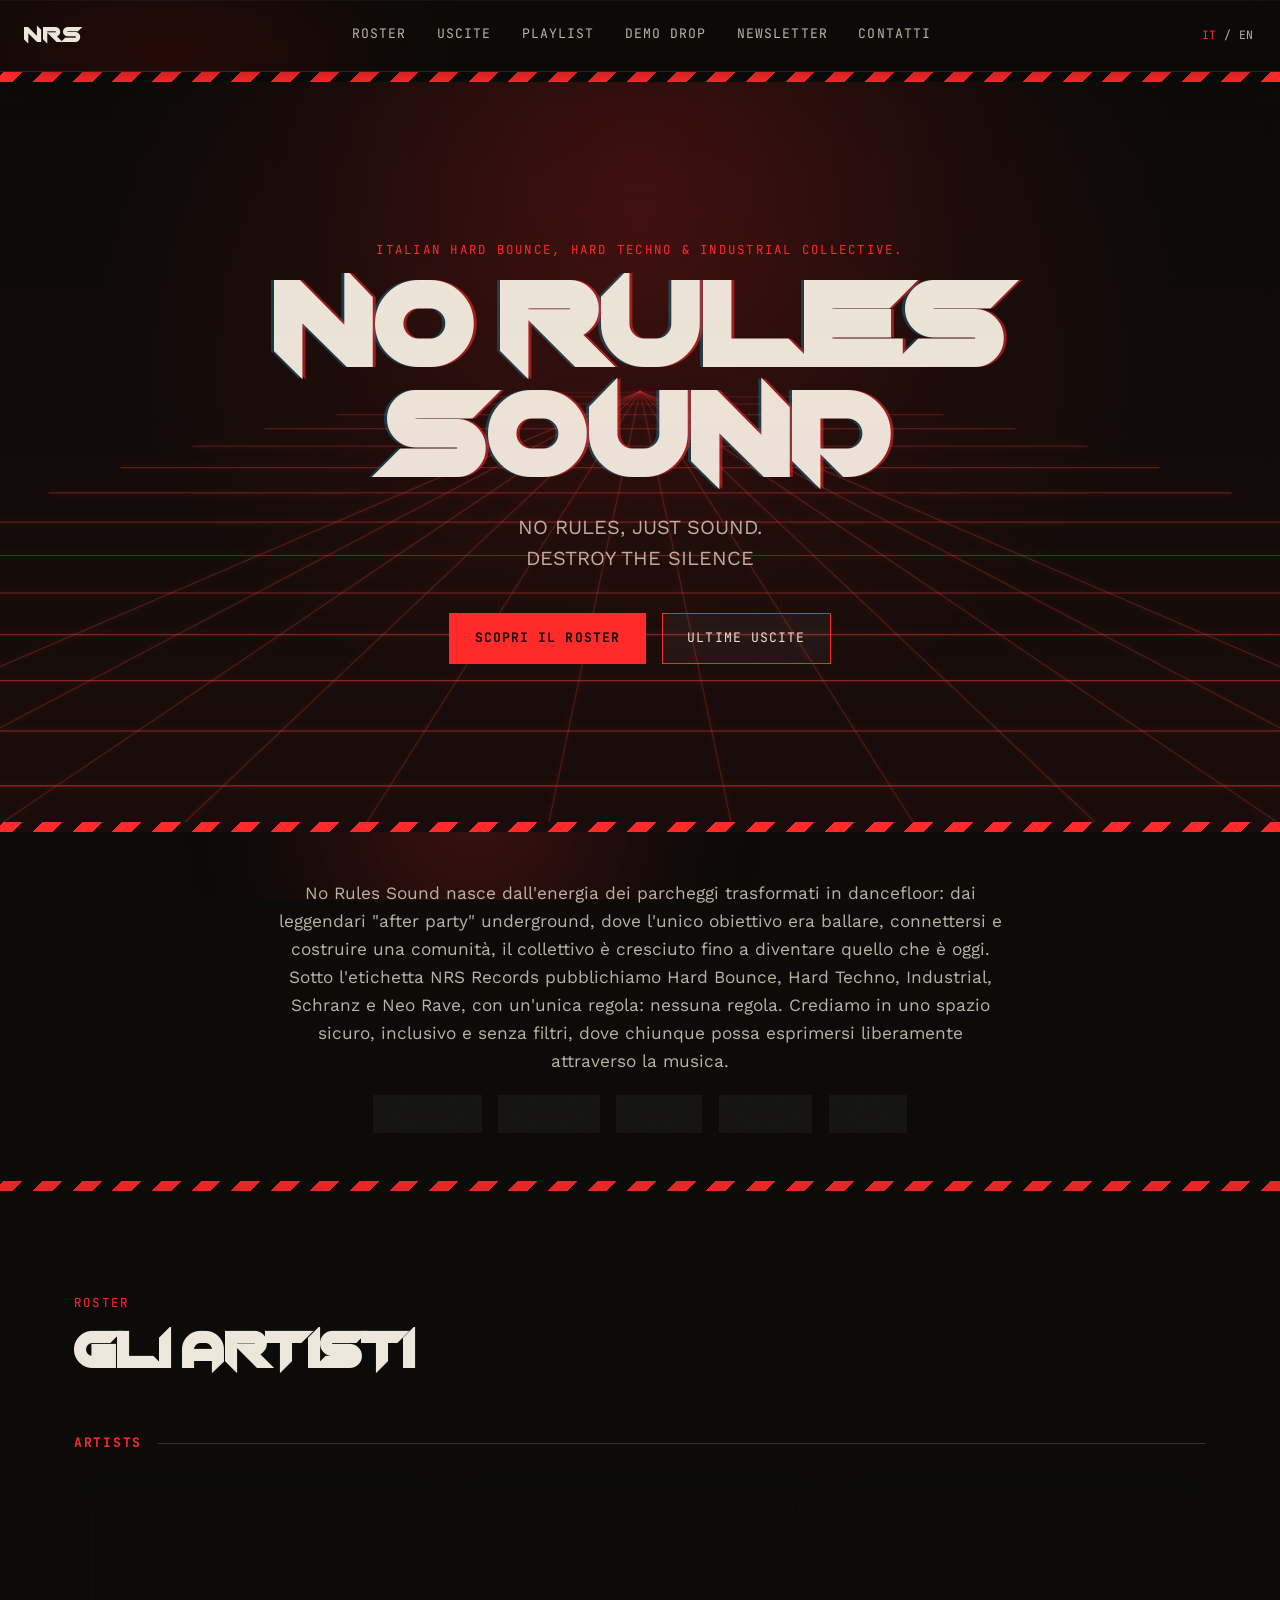
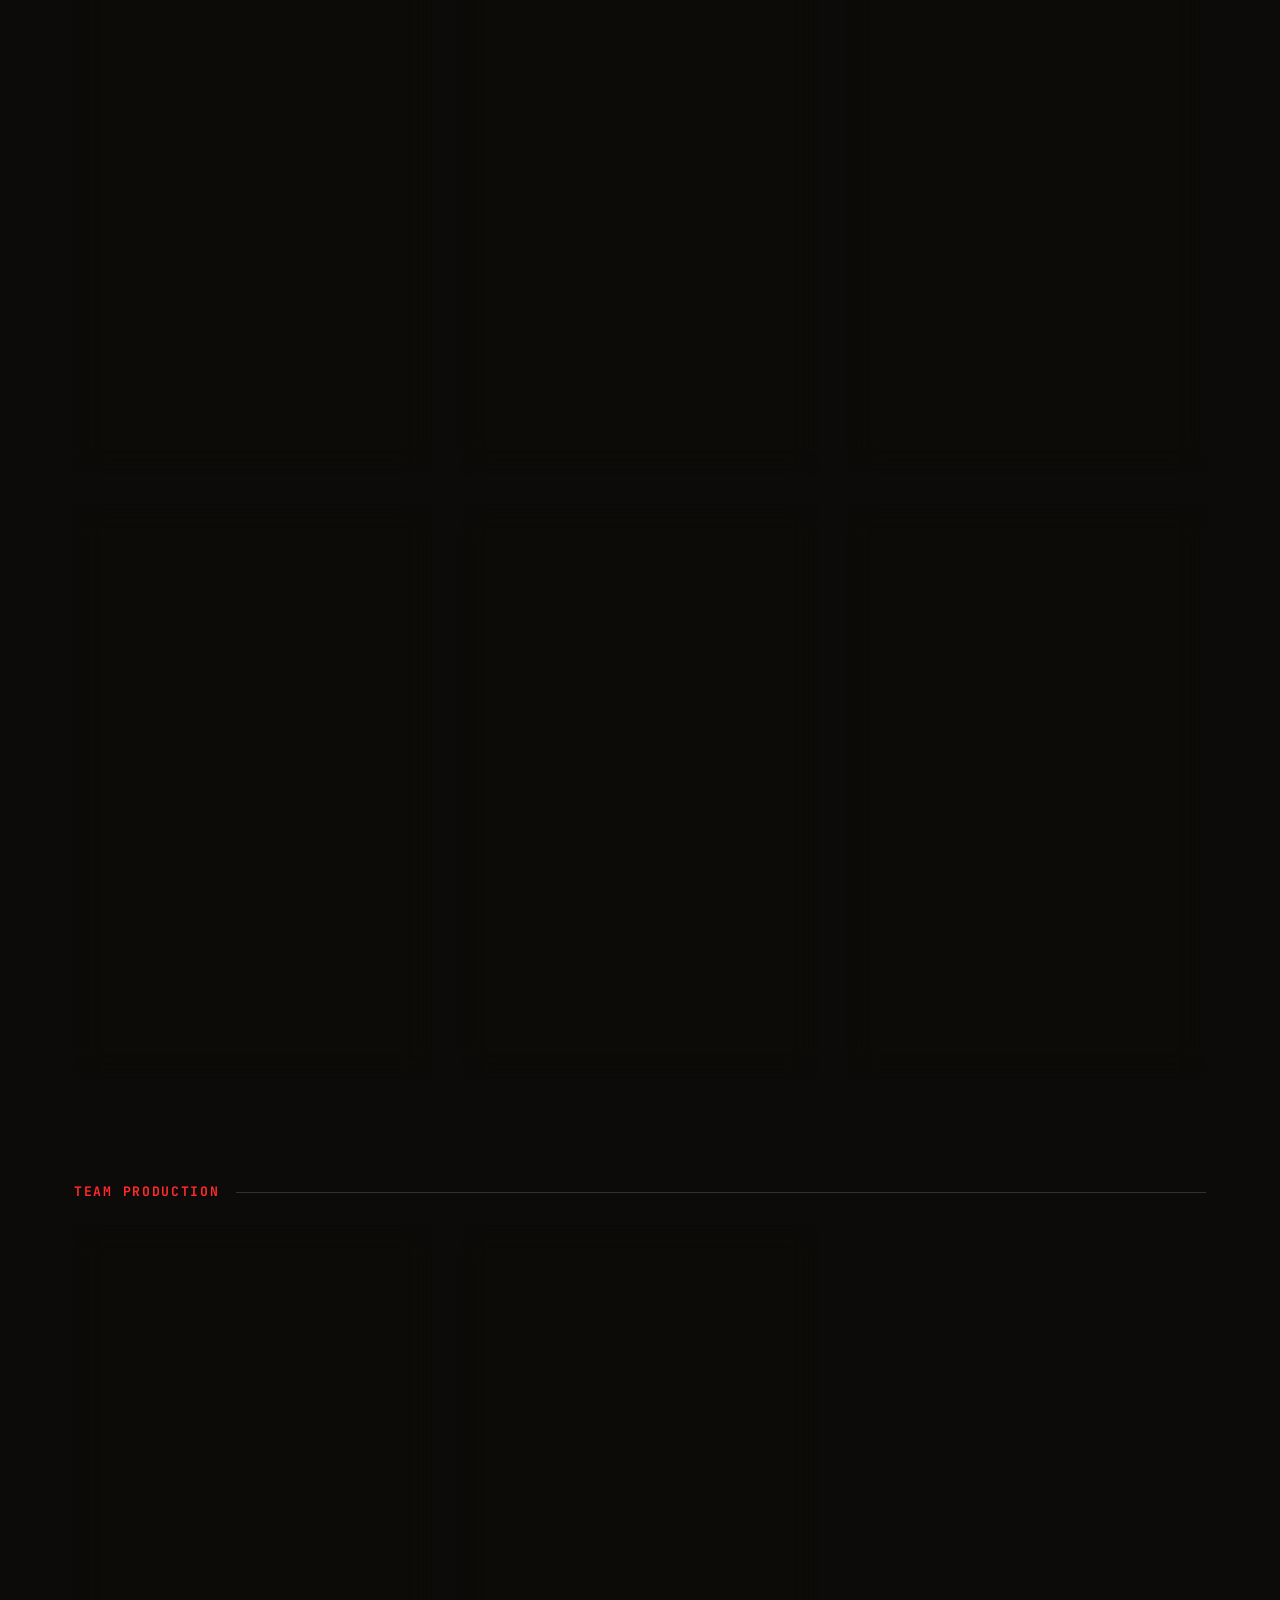
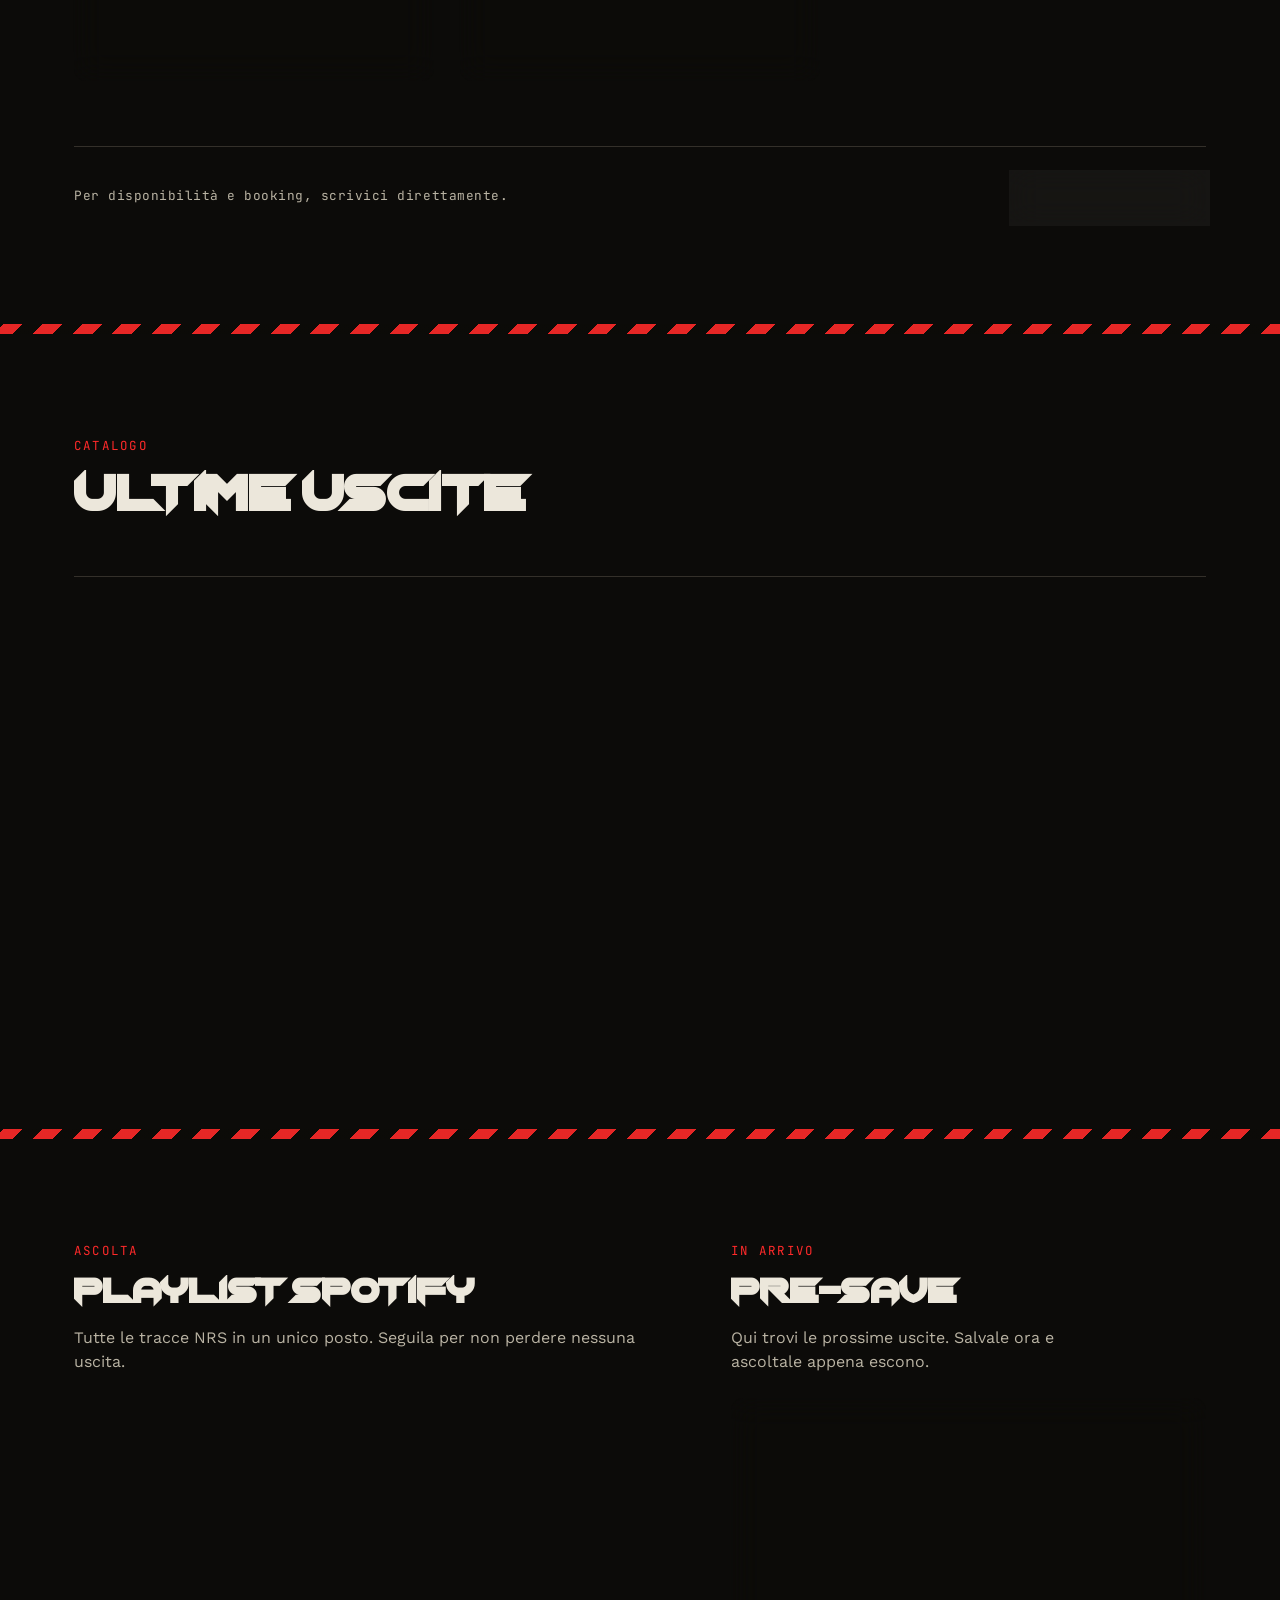
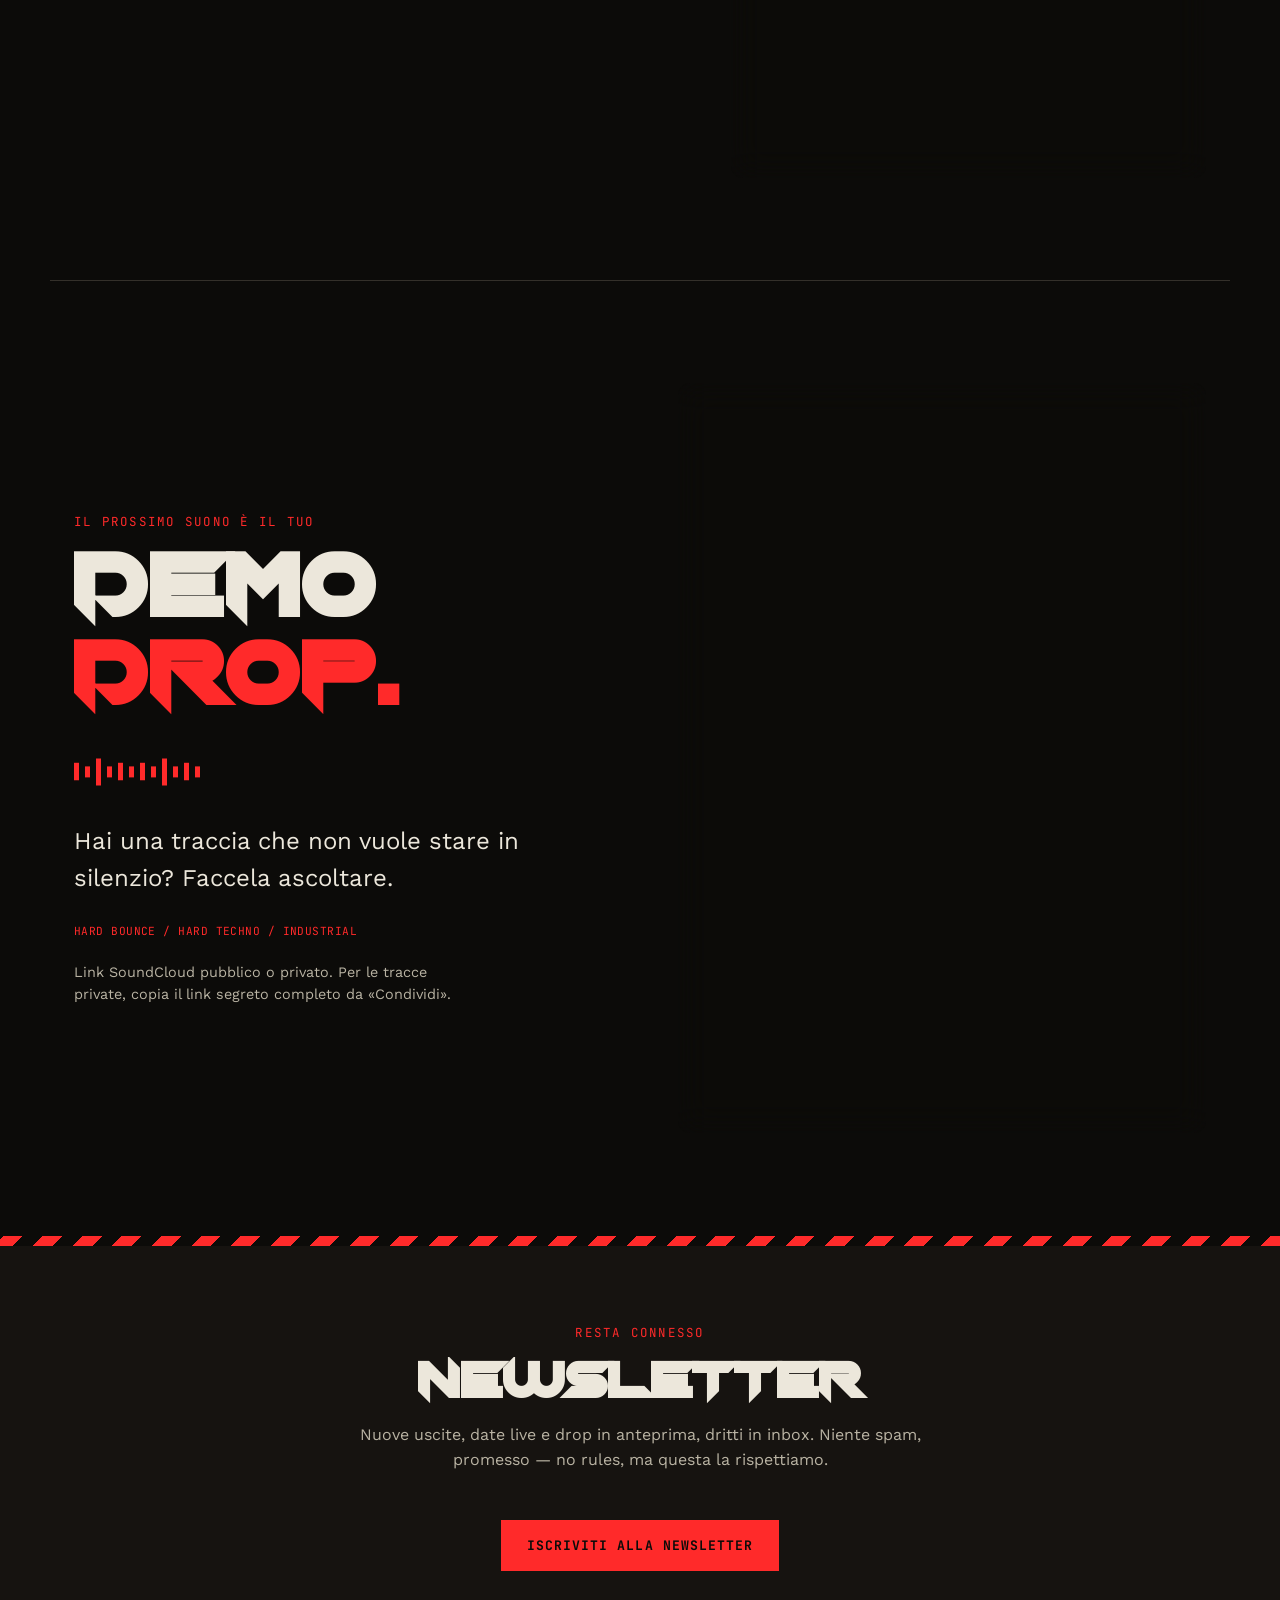
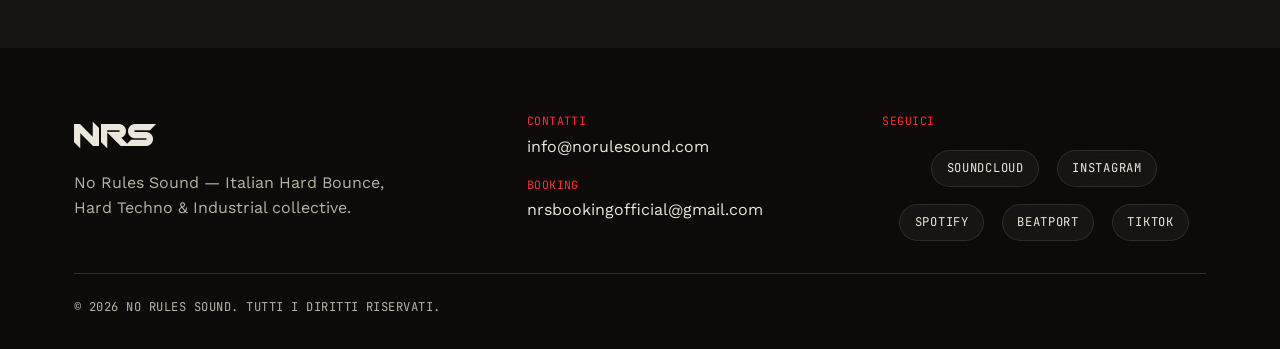
==== index.html @ 5c79308a "Add files via upload" ====
<!DOCTYPE html>
<html lang="it">
<head>
<meta charset="UTF-8">
<meta name="viewport" content="width=device-width, initial-scale=1.0">
<title>NO RULES SOUND — Hard Bounce / Hard Techno / Industrial Collective</title>
<meta name="description" content="No Rules Sound — collettivo ed etichetta Hard Bounce / Hard Techno / Industrial. Roster artisti, uscite, playlist e contatti.">

<!-- Open Graph -->
<meta property="og:title" content="NO RULES SOUND">
<meta property="og:description" content="Italian Hard Bounce, Hard Techno &amp; Industrial collective.">
<meta property="og:type" content="website">
<meta property="og:url" content="https://norulesound.com/">
<meta property="og:site_name" content="No Rules Sound">
<meta property="og:locale" content="it_IT">
<meta name="twitter:card" content="summary">
<meta name="twitter:title" content="No Rules Sound — Artists, releases & demo drop">
<meta name="twitter:description" content="Hard Bounce, Hard Techno e Industrial. Scopri gli artisti NRS, ascolta le uscite e proponi la tua demo.">
<meta name="robots" content="index, follow, max-image-preview:large">
<link rel="canonical" href="https://norulesound.com/">
<script type="application/ld+json">
{"@context":"https://schema.org","@type":"Organization","@id":"https://norulesound.com/#organization","name":"No Rules Sound","alternateName":"NRS","url":"https://norulesound.com/","description":"Collettivo musicale ed etichetta Hard Bounce, Hard Techno e Industrial.","sameAs":["https://soundcloud.com/no-rules-sound-label","https://www.instagram.com/norulesound/","https://open.spotify.com/artist/4ZYpceTd0FQmD7bLuEDhSO","https://www.tiktok.com/@no.rules.sound"]}
</script>

<link rel="icon" type="image/png" sizes="32x32" href="/favicon-32.png">
<link rel="icon" type="image/svg+xml" sizes="any" href="/favicon.svg">
<link rel="apple-touch-icon" sizes="180x180" href="/apple-touch-icon.png">
<link rel="preconnect" href="https://fonts.googleapis.com">
<link rel="preconnect" href="https://fonts.gstatic.com" crossorigin>
<link href="https://fonts.googleapis.com/css2?family=JetBrains+Mono:wght@400;500;700&amp;family=Work+Sans:wght@400;500;600;700&amp;display=swap" rel="stylesheet">
<link rel="stylesheet" href="css/style.css">
</head>
<body>
<div class="bg-blobs" aria-hidden="true"><i></i><i></i><i></i></div>

<!-- ============ NAV ============ -->
<header class="nav" id="nav">
  <a href="#top" class="nav__logo" data-text="NRS">NRS</a>
  <button class="nav__toggle" id="navToggle" aria-label="Apri menu" data-i18n-aria="menuOpen" aria-expanded="false">
    <span></span><span></span><span></span>
  </button>
  <nav class="nav__links" id="navLinks">
    <a href="#roster">Roster</a>
    <a href="#uscite" data-i18n="navReleases">Uscite</a>
    <a href="#playlist">Playlist</a>
    <a href="#demo-drop">Demo Drop</a>
    <a href="#newsletter">Newsletter</a>
    <a href="#contatti" data-i18n="navContacts">Contatti</a>
  </nav>
  <div class="lang-switch" aria-label="Lingua" data-i18n-aria="languageLabel">
    <button type="button" data-lang="it" aria-pressed="true">IT</button>
    <span aria-hidden="true">/</span>
    <button type="button" data-lang="en" aria-pressed="false">EN</button>
  </div>
</header>

<!-- ============ HERO ============ -->
<section class="hero" id="top">
  <div class="hero__stripe hero__stripe--top" aria-hidden="true"></div>
  <canvas id="heroCanvas" class="hero__canvas" aria-hidden="true"></canvas>
  <div class="hero__inner">
    <p class="eyebrow mono" id="heroEyebrow">Italian Hard Bounce / Hard Techno / Industrial Collective</p>
    <h1 class="hero__title" id="heroTitle" data-text="NO RULES SOUND">NO RULES SOUND</h1>
    <p class="hero__sub" id="heroSub">NO RULES, JUST SOUND.
DESTROY THE SILENCE</p>
    <div class="hero__cta">
      <a href="#roster" class="btn btn--primary" data-i18n="heroRoster">Scopri il roster</a>
      <a href="#uscite" class="btn btn--ghost" data-i18n="heroReleases">Ultime uscite</a>
    </div>
  </div>
  <div class="hero__stripe hero__stripe--bottom" aria-hidden="true"></div>
</section>

<!-- ============ ABOUT ============ -->
<section class="about">
  <p class="about__text" id="aboutText">No Rules Sound è un collettivo musicale e un’etichetta: Hard Bounce, Hard Techno e Industrial. Scopri il roster, ascolta le uscite NRS Records, richiedi un booking e proponi la tua musica con Demo Drop.</p>
  <div class="about__socials" id="socialRow"></div>
</section>

<div class="divider" aria-hidden="true"></div>

<!-- ============ ROSTER ============ -->
<section class="section" id="roster">
  <div class="section__head">
    <p class="eyebrow mono">Roster</p>
    <h2 class="section__title" data-i18n="artistsTitle">Gli artisti</h2>
  </div>
  <div class="roster-group">
    <h3 class="roster-group__title mono" data-i18n="bookingArtists">Artists</h3>
    <div class="roster-grid" id="artistsGrid"><!-- generato via JS --></div>
  </div>
  <div class="roster-group">
    <h3 class="roster-group__title mono" data-i18n="productionTeam">Team Production</h3>
    <div class="roster-grid" id="productionGrid"><!-- generato via JS --></div>
  </div>
  <div class="roster__cta">
    <p class="mono" data-i18n="bookingSupport">Per disponibilità e booking, scrivici direttamente.</p>
    <a class="btn btn--ghost" id="rosterBookingCta" data-i18n="bookingAll">Richiedi booking</a>
  </div>
</section>

<div class="divider" aria-hidden="true"></div>

<!-- ============ USCITE ============ -->
<section class="section" id="uscite">
  <div class="section__head">
    <p class="eyebrow mono" data-i18n="catalogLabel">Catalogo</p>
    <h2 class="section__title" data-i18n="releasesTitle">Ultime uscite</h2>
  </div>
  <div class="releases" id="releasesList"><!-- generato via JS --></div>
</section>

<div class="divider" aria-hidden="true"></div>

<!-- ============ PLAYLIST + PRESAVE ============ -->
<section class="section split" id="playlist">
  <div class="split__col">
    <p class="eyebrow mono" data-i18n="listenLabel">Ascolta</p>
    <h2 class="section__title section__title--sm">Playlist Spotify</h2>
    <p class="split__text" data-i18n="playlistText">Tutte le tracce NRS in un unico posto. Seguila per non perdere nessuna uscita.</p>
    <div id="spotifyEmbedWrap"><!-- generato via JS --></div>
  </div>
  <div class="split__col">
    <p class="eyebrow mono" data-i18n="comingLabel">In arrivo</p>
    <h2 class="section__title section__title--sm">Pre-save</h2>
    <p class="split__text split__text--presave" data-i18n="presaveText">Qui trovi le prossime uscite. Salvale ora e ascoltale appena escono.</p>
    <div id="presaveBox" class="presave-box"><!-- generato via JS --></div>
  </div>
</section>

<!-- ============ DEMO DROP ============ -->
<section class="section demo-drop" id="demo-drop" aria-labelledby="demoTitle">
  <div class="demo-drop__intro">
    <p class="eyebrow mono" data-i18n="demoEyebrow">Il prossimo suono è il tuo</p>
    <h2 class="section__title" id="demoTitle">DEMO<br><span>DROP.</span></h2>
    <div class="demo-signal" aria-hidden="true"><i></i><i></i><i></i><i></i><i></i><i></i><i></i><i></i><i></i><i></i><i></i><i></i></div>
    <p class="demo-drop__copy" data-i18n="demoCopy">Hai una traccia che non vuole stare in silenzio? Faccela ascoltare.</p>
    <p class="mono demo-drop__genres">HARD BOUNCE / HARD TECHNO / INDUSTRIAL</p>
    <p class="demo-drop__hint" data-i18n="demoHint">Link SoundCloud pubblico o privato. Per le tracce private, copia il link segreto completo da «Condividi».</p>
  </div>
  <form class="demo-form" id="demoForm">
    <p class="mono demo-form__heading" data-i18n="demoFormTitle">01 / La tua demo</p>
    <div class="demo-form__row">
      <label><span data-i18n="demoArtist">Nome artista</span><input name="artist" required maxlength="80" autocomplete="nickname"></label>
      <label><span>Email</span><input name="email" type="email" required maxlength="160" autocomplete="email"></label>
    </div>
    <label><span data-i18n="demoTrack">Titolo della traccia</span><input name="track" required maxlength="120"></label>
    <label><span data-i18n="demoLink">Link SoundCloud</span><input name="link" type="url" required maxlength="600" placeholder="https://soundcloud.com/…" aria-describedby="demoLinkHelp"></label>
    <p class="demo-form__note" id="demoLinkHelp" data-i18n="demoLinkHelp">Il link privato deve includere il codice segreto. Non verrà pubblicato sul sito.</p>
    <label><span data-i18n="demoMessage">Due parole sulla traccia (facoltativo)</span><textarea name="message" rows="3" maxlength="1000"></textarea></label>
    <button class="btn btn--primary" type="submit" data-i18n="demoSubmit">Prepara la mail ↗</button>
    <p class="demo-form__note" data-i18n="demoDelivery">Si aprirà la tua app email con la demo pronta da inviare. Nessun invio automatico.</p>
    <a class="demo-form__address mono" href="mailto:nrsbookingofficial@gmail.com">nrsbookingofficial@gmail.com</a>
    <p class="demo-form__status" id="demoStatus" role="status"></p>
    <noscript>Scrivi a nrsbookingofficial@gmail.com con nome artista e link SoundCloud.</noscript>
  </form>
</section>

<!-- ============ NEWSLETTER ============ -->
<div class="hero__stripe newsletter__stripe" aria-hidden="true"></div>
<section class="section newsletter" id="newsletter">
  <p class="eyebrow mono" data-i18n="stayConnected">Resta connesso</p>
  <h2 class="section__title">Newsletter</h2>
  <p class="split__text" data-i18n="newsletterText">Nuove uscite, date live e drop in anteprima, dritti in inbox. Niente spam, promesso — no rules, ma questa la rispettiamo.</p>
  <div id="newsletterFormWrap"><!-- generato via JS --></div>
</section>

<!-- ============ CONTATTI / FOOTER ============ -->
<footer class="footer" id="contatti">
  <div class="footer__top">
    <div>
      <p class="footer__logo">NRS</p>
      <p class="footer__tag" data-i18n="footerTag">No Rules Sound — Italian Hard Bounce, Hard Techno &amp; Industrial collective.</p>
    </div>
    <div class="footer__contacts">
      <p class="mono footer__label" data-i18n="navContacts">Contatti</p>
      <p id="footerEmail">—</p>
      <p class="mono footer__label">Booking</p>
      <p id="footerBooking">—</p>
    </div>
    <div class="footer__socials">
      <p class="mono footer__label" data-i18n="followLabel">Seguici</p>
      <div id="footerSocialRow" class="about__socials"></div>
    </div>
  </div>
  <div class="footer__bottom">
    <span>© <span id="year"></span> No Rules Sound. <span data-i18n="rights">Tutti i diritti riservati.</span></span>
  </div>
</footer>

<script src="js/data.js"></script>
<script src="js/main.js"></script>
</body>
</html>
---- css/style.css ----
/* ============================================================
   NO RULES SOUND — DESIGN TOKENS
   ============================================================ */
:root{
  --bg:            #0c0b09;
  --bg-raised:     #161310;
  --bg-raised-2:   #1f1b16;
  --paper:         #ECE7DB;
  --paper-dim:     #b9b3a3;
  --amber:         #FF2A2A;
  --amber-dim:     #b81f1f;
  --red:           #FF2A2A;
  --wire:          #34302a;

  --font-display:  'Chopsic', 'Arial Narrow', sans-serif;
  --font-mono:     'JetBrains Mono', ui-monospace, monospace;
  --font-body:      'Work Sans', system-ui, sans-serif;

  --container: 1180px;
  --gap: clamp(1rem, 2vw, 1.75rem);

  --glass-bg:        rgba(255,255,255,0.045);
  --glass-bg-strong: rgba(255,255,255,0.075);
  --glass-border:    rgba(255,255,255,0.10);
  --glass-blur:      16px;
}

@font-face{
  font-family: 'Chopsic';
  src: url('../assets/fonts/Chopsic.otf') format('opentype');
  font-display: swap;
  font-style: normal;
  font-weight: 400;
}

*, *::before, *::after{ box-sizing: border-box; }
html{ scroll-behavior: smooth; }
@media (prefers-reduced-motion: reduce){
  html{ scroll-behavior: auto; }
  *, *::before, *::after{ animation-duration: 0.001ms !important; animation-iteration-count: 1 !important; transition-duration: 0.001ms !important; }
}

body{
  margin:0;
  background: var(--bg);
  color: var(--paper);
  font-family: var(--font-body);
  font-size: 16px;
  line-height: 1.55;
  -webkit-font-smoothing: antialiased;
}
body::before{
  content:""; position:fixed; inset:0; z-index:-1; pointer-events:none;
  opacity:.32;
  background-image:radial-gradient(rgba(236,231,219,.12) .55px, transparent .65px);
  background-size:5px 5px;
  mask-image:linear-gradient(to bottom, #000, transparent 82%);
}
/* "Blob" di colore sfocati, fissi rispetto alla pagina: danno ai pannelli in
   vetro (glassmorphism) qualcosa di colorato da rifrangere dietro di sé. */
.bg-blobs{ position:fixed; inset:0; z-index:-2; overflow:hidden; pointer-events:none; }
.bg-blobs i{
  position:absolute; border-radius:50%; filter:blur(70px); opacity:.28;
  background:radial-gradient(circle, var(--red), transparent 70%);
}
.bg-blobs i:nth-child(1){ width:38vw; height:38vw; top:-8vw; left:-6vw; }
.bg-blobs i:nth-child(2){ width:30vw; height:30vw; top:35vh; right:-8vw; background:radial-gradient(circle, #ff8a3d, transparent 70%); opacity:.16; }
.bg-blobs i:nth-child(3){ width:34vw; height:34vw; bottom:-10vw; left:20vw; }
@media(prefers-reduced-motion:no-preference){
  .bg-blobs i{ animation: blob-float 22s ease-in-out infinite; }
  .bg-blobs i:nth-child(2){ animation-duration:28s; animation-delay:-6s; }
  .bg-blobs i:nth-child(3){ animation-duration:26s; animation-delay:-12s; }
  @keyframes blob-float{
    0%, 100%{ transform:translate(0,0) scale(1); }
    50%{ transform:translate(4vw,-3vw) scale(1.12); }
  }
}

img{ max-width:100%; display:block; }
a{ color: inherit; }
h1,h2,h3{ margin:0; font-family: var(--font-display); text-transform: uppercase; letter-spacing: 0.01em; }
p{ margin:0; }

.mono{ font-family: var(--font-mono); letter-spacing: 0.04em; }

.eyebrow{
  color: var(--amber);
  font-size: 0.78rem;
  text-transform: uppercase;
  letter-spacing: 0.18em;
  margin: 0 0 0.9rem 0;
}

/* ============================================================
   LAYOUT HELPERS
   ============================================================ */
.section{
  max-width: var(--container);
  margin: 0 auto;
  padding: clamp(4.5rem, 8vw, 7.5rem) 1.5rem;
}
.section__head{ margin-bottom: clamp(2.25rem, 4.5vw, 3.5rem); }
.section__title{
  font-size: clamp(2rem, 5vw, 3.2rem);
  line-height: 0.98;
}
.section__title--sm{ font-size: clamp(1.6rem, 3.4vw, 2.2rem); }

.divider{
  height: 10px;
  background: repeating-linear-gradient(
    -45deg,
    var(--amber) 0 14px,
    var(--bg) 14px 28px
  );
  opacity: 0.9;
}
@media(prefers-reduced-motion:no-preference){
  .divider{ animation: divider-march 14s linear infinite; }
  @keyframes divider-march{ from{ background-position: 0 0; } to{ background-position: -392px 0; } }
}

/* ============================================================
   NAV
   ============================================================ */
.nav{
  position: sticky; top:0; z-index: 50;
  display:flex; align-items:center; justify-content:space-between;
  padding: 0.9rem 1.5rem;
  background: rgba(12,11,9,0.5);
  backdrop-filter: blur(var(--glass-blur)) saturate(160%);
  -webkit-backdrop-filter: blur(var(--glass-blur)) saturate(160%);
  border-bottom: 1px solid var(--glass-border);
  box-shadow: 0 1px 0 rgba(255,255,255,.04) inset, 0 12px 30px -20px rgba(0,0,0,.6);
}
.nav__logo{
  font-family: var(--font-display);
  font-size: 1.4rem;
  letter-spacing: 0.06em;
  text-decoration:none;
  color: var(--paper);
  position: relative;
  display: inline-flex;
  align-items: center;
  white-space: nowrap;
  overflow: visible;
  flex-shrink: 0;
  width: auto;
  min-width: 76px;
  height: 42px;
}
.nav__logo-text{ position:relative; z-index:1; }
.nav__logo-canvas{
  position: absolute; inset: -6px 0;
  width: 100%; height: calc(100% + 12px);
  opacity: 0;
  transition: opacity .4s ease;
  pointer-events: none;
}
.nav__logo.has-3d-logo .nav__logo-canvas{ opacity: 1; pointer-events: auto; }
.nav__logo.has-3d-logo .nav__logo-text{
  position: absolute; width: 1px; height: 1px; padding: 0; margin: -1px;
  overflow: hidden; clip: rect(0,0,0,0); white-space: nowrap; border: 0;
}
.nav__logo::before,
.nav__logo::after{
  content: attr(data-text);
  position: absolute; inset: 0;
  pointer-events: none;
  opacity: 0;
  mix-blend-mode: screen;
}
.nav__logo::before{ color: var(--red); }
.nav__logo::after{ color: #00c8ff; }
.nav__logo.has-3d-logo::before,
.nav__logo.has-3d-logo::after{ display:none; }
@media(prefers-reduced-motion:no-preference){
  .nav__logo::before{ animation: logo-glitch-a 9s infinite; }
  .nav__logo::after{ animation: logo-glitch-b 9s infinite; }
  .nav__logo:hover::before{ animation: logo-glitch-a 0.5s infinite; }
  .nav__logo:hover::after{ animation: logo-glitch-b 0.5s infinite; }
  .nav__logo:hover{ text-shadow: 1px 0 0 rgba(255,42,42,.5), -1px 0 0 rgba(0,200,255,.35); }
}
@keyframes logo-glitch-a{
  0%, 94%, 100%{ opacity:0; transform:translate(0,0); clip-path:inset(0 0 100% 0); }
  95%{ opacity:.85; transform:translate(-2px,1px); clip-path:inset(10% 0 55% 0); }
  96%{ opacity:.85; transform:translate(2px,-1px); clip-path:inset(50% 0 15% 0); }
  97%{ opacity:0; transform:translate(0,0); clip-path:inset(0 0 100% 0); }
}
@keyframes logo-glitch-b{
  0%, 92%, 100%{ opacity:0; transform:translate(0,0); clip-path:inset(0 0 100% 0); }
  93%{ opacity:.7; transform:translate(2px,-1px); clip-path:inset(60% 0 5% 0); }
  94%{ opacity:.7; transform:translate(-2px,1px); clip-path:inset(15% 0 65% 0); }
  95%{ opacity:0; transform:translate(0,0); clip-path:inset(0 0 100% 0); }
}
.nav__links{
  display:flex; gap: clamp(1rem, 2.4vw, 2.2rem);
}
.lang-switch{
  display:flex; align-items:center; gap:0.3rem;
  margin-left: 1rem;
  font-family: var(--font-mono);
  font-size: 0.72rem;
  color: var(--paper-dim);
}
.lang-switch button{
  appearance:none; border:0; background:none; color:inherit; cursor:pointer;
  font:inherit; padding:0.3rem 0.2rem;
}
.lang-switch button[aria-pressed="true"]{ color:var(--amber); }
.lang-switch button:focus-visible{ outline:2px solid var(--amber); outline-offset:2px; }
.nav__links a{
  text-decoration:none;
  font-family: var(--font-mono);
  font-size: 0.82rem;
  text-transform: uppercase;
  letter-spacing: 0.08em;
  color: var(--paper-dim);
  padding: 0.3rem 0;
  border-bottom: 2px solid transparent;
  transition: color .15s ease, border-color .15s ease;
}
.nav__links a:hover, .nav__links a:focus-visible{
  color: var(--amber);
  border-color: var(--amber);
}
.nav__links a.is-active{ color:var(--paper); border-color:var(--amber); }
.nav__toggle{
  display:none;
  flex-direction:column; gap:5px;
  background:none; border:none; cursor:pointer; padding: 0.4rem;
}
.nav__toggle span{ width:22px; height:2px; background: var(--paper); display:block; }

@media (max-width: 720px){
  .nav{ flex-wrap:wrap; }
  .nav__toggle{ display:flex; }
  .nav__links{
    position:absolute; top:100%; left:0; right:0;
    background: var(--bg-raised);
    flex-direction:column; gap:0;
    border-bottom: 1px solid var(--wire);
    max-height:0; overflow:hidden;
    transition: max-height .25s ease;
  }
  .nav__links.is-open{ max-height: 320px; }
  .nav__links a{
    padding: 1rem 1.5rem;
    border-bottom: 1px solid var(--wire);
  }
  .lang-switch{ order:2; margin-left:auto; margin-right:0.8rem; }
  .nav__toggle{ order:3; }
  .nav__logo{ order:1; }
}

/* ============================================================
   HERO
   ============================================================ */
.hero{
  position: relative;
  min-height: min(88vh, 760px);
  display:flex; flex-direction:column; align-items:center; justify-content:center;
  text-align:center;
  padding: 4rem 1.5rem;
  overflow:hidden;
  background:
    radial-gradient(ellipse at 50% 20%, rgba(255,42,42,0.14), transparent 60%),
    var(--bg);
}
.hero::before{
  content:""; position:absolute; inset:-25%; pointer-events:none;
  background:radial-gradient(circle at 50% 25%, rgba(255,42,42,.12), transparent 30%);
  filter:blur(14px); opacity:.72;
}
.hero__stripe{
  position:absolute; left:0; right:0; height: 10px;
  background: repeating-linear-gradient(-45deg, var(--amber) 0 14px, var(--bg) 14px 28px);
}
.hero__stripe--top{ top:0; }
.hero__stripe--bottom{ bottom:0; }
.hero__canvas{
  position:absolute; inset:0; width:100%; height:100%;
  z-index:0; opacity:.85; pointer-events:none; mix-blend-mode:screen;
}
.hero__inner{
  max-width: 900px;
  position:relative; z-index:1;
  transform: perspective(1200px) rotateX(var(--tilt-y, 0deg)) rotateY(var(--tilt-x, 0deg));
  transition: transform .35s cubic-bezier(.2,.75,.25,1);
  will-change: transform;
}
.hero{ perspective: 1200px; }
.hero::after{
  content:""; position:absolute; inset:0; pointer-events:none; z-index:1;
  background: linear-gradient(180deg, transparent 0%, rgba(255,42,42,.06) 45%, transparent 100%);
  background-size: 100% 240%;
}
@media(prefers-reduced-motion:no-preference){
  .hero::after{ animation: scan-sweep 6s linear infinite; }
  @keyframes scan-sweep{ 0%{ background-position:0 -140%; } 100%{ background-position:0 240%; } }
}
@media (prefers-reduced-motion: reduce), (pointer: coarse){
  .hero__inner{ transform:none !important; transition:none; }
}

.hero__title{
  font-size: clamp(3rem, 12vw, 7.5rem);
  line-height: 0.92;
  color: var(--paper);
  position: relative;
  isolation: isolate;
  margin: 0.4rem 0 1.1rem;
  text-shadow:
    3px 0 0 rgba(255,42,42,0.55),
    -3px 0 0 rgba(0,200,255,0.25);
}
@keyframes glitch-flicker{
  0%, 92%, 100% { text-shadow: 3px 0 0 rgba(255,42,42,0.55), -3px 0 0 rgba(0,200,255,0.25); transform: translate(0,0); }
  93% { text-shadow: -4px 0 0 rgba(255,42,42,0.7), 4px 0 0 rgba(0,200,255,0.4); transform: translate(-2px,1px); }
  95% { text-shadow: 4px 1px 0 rgba(255,42,42,0.6), -3px -1px 0 rgba(0,200,255,0.35); transform: translate(2px,-1px); }
  97% { text-shadow: 3px 0 0 rgba(255,42,42,0.55), -3px 0 0 rgba(0,200,255,0.25); transform: translate(0,0); }
}
.hero__title{ animation: glitch-flicker 6.5s infinite; }
.hero__title::before,
.hero__title::after{
  content: attr(data-text);
  position: absolute; inset: 0;
  pointer-events: none;
  opacity: 0;
  mix-blend-mode: screen;
  z-index: -1;
}
.hero__title::before{ color: var(--red); }
.hero__title::after{ color: #00c8ff; }
@media(prefers-reduced-motion:no-preference){
  .hero__title::before{ animation: title-glitch-a 6.5s infinite; }
  .hero__title::after{ animation: title-glitch-b 6.5s infinite; }
}
@keyframes title-glitch-a{
  0%, 92%, 100%{ opacity:0; transform:translate(0,0); clip-path:inset(0 0 100% 0); }
  93%{ opacity:.85; transform:translate(-6px,2px); clip-path:inset(8% 0 58% 0); }
  94%{ opacity:.7; transform:translate(4px,-2px); clip-path:inset(52% 0 18% 0); }
  95%{ opacity:.6; transform:translate(-3px,0); clip-path:inset(28% 0 44% 0); }
  96%{ opacity:0; transform:translate(0,0); clip-path:inset(0 0 100% 0); }
}
@keyframes title-glitch-b{
  0%, 90%, 100%{ opacity:0; transform:translate(0,0); clip-path:inset(0 0 100% 0); }
  91%{ opacity:.75; transform:translate(6px,-1px); clip-path:inset(64% 0 6% 0); }
  92%{ opacity:.6; transform:translate(-4px,1px); clip-path:inset(14% 0 68% 0); }
  93%{ opacity:.5; transform:translate(3px,0); clip-path:inset(38% 0 34% 0); }
  94%{ opacity:0; transform:translate(0,0); clip-path:inset(0 0 100% 0); }
}

.hero__sub{
  color: var(--paper-dim);
  font-size: clamp(1rem, 2vw, 1.25rem);
  max-width: 560px;
  margin: 0 auto;
  white-space: pre-line;
}
.hero__cta{
  margin-top: 2.4rem;
  display:flex; gap: 1rem; justify-content:center; flex-wrap:wrap;
}

/* ============================================================
   BUTTONS
   ============================================================ */
.btn{
  display:inline-flex;
  align-items:center;
  justify-content:center;
  min-height:48px;
  font-family: var(--font-mono);
  font-size: 0.82rem;
  letter-spacing: 0.08em;
  text-transform: uppercase;
  text-decoration:none;
  padding: 0.9rem 1.55rem;
  border: 1px solid var(--amber);
  box-shadow: 4px 4px 0 transparent;
  transition: background .18s ease, color .18s ease, transform .18s ease, box-shadow .18s ease;
}
.btn:hover{ transform: translate(-2px,-2px); box-shadow:4px 4px 0 var(--amber-dim); }
.btn--primary{ background: var(--amber); color: var(--bg); font-weight:700; }
.btn--primary:hover{ background: #ff4d4d; }
.btn--ghost{
  background: var(--glass-bg);
  backdrop-filter: blur(var(--glass-blur));
  -webkit-backdrop-filter: blur(var(--glass-blur));
  color: var(--paper);
}
.btn--ghost:hover{ background: rgba(255,42,42,0.14); color:var(--amber); }
.btn--full{ display:block; text-align:center; width:100%; }
.btn:focus-visible{ outline: 2px solid var(--paper); outline-offset: 2px; }

/* ============================================================
   ABOUT
   ============================================================ */
.about{
  max-width: 780px;
  margin: 0 auto;
  padding: clamp(2rem, 4vw, 3rem) 1.5rem;
  text-align:center;
}
.about__text{ color: var(--paper-dim); font-size: clamp(1rem, 1.5vw, 1.08rem); line-height:1.62; }
.about__socials{
  margin-top: 1.25rem;
  display:flex; gap: 1.1rem; justify-content:center; flex-wrap:wrap;
}
.social-pill{
  font-family: var(--font-mono);
  font-size: 0.76rem;
  letter-spacing: 0.06em;
  text-transform: uppercase;
  text-decoration:none;
  color: var(--paper);
  background: var(--glass-bg);
  backdrop-filter: blur(var(--glass-blur));
  -webkit-backdrop-filter: blur(var(--glass-blur));
  border: 1px solid var(--glass-border);
  border-radius: 999px;
  padding: 0.5rem 0.9rem;
  transition: border-color .15s ease, color .15s ease;
}
.social-pill:hover{ border-color: var(--amber); color: var(--amber); }

/* ============================================================
   ROSTER
   ============================================================ */
.roster-grid{
  display:grid;
  grid-template-columns: repeat(auto-fill, minmax(280px, 1fr));
  gap: var(--gap);
}
.roster-group + .roster-group{ margin-top: clamp(4rem, 8vw, 6.5rem); }
.roster-group__title{
  display:flex;
  align-items:center;
  gap:1rem;
  margin:0 0 1.35rem;
  color:var(--amber);
  font-size:0.82rem;
  letter-spacing:0.13em;
  text-transform:uppercase;
}
.roster-group__title::after{ content:""; height:1px; flex:1; background:var(--wire); }
.artist-card{
  background: linear-gradient(155deg, var(--glass-bg-strong), var(--glass-bg) 60%);
  backdrop-filter: blur(var(--glass-blur)) saturate(140%);
  -webkit-backdrop-filter: blur(var(--glass-blur)) saturate(140%);
  border: 1px solid var(--glass-border);
  border-radius: 12px;
  min-height: 410px;
  padding: 1.5rem;
  display:flex; flex-direction:column; gap: 0.9rem;
  position:relative;
  overflow:hidden;
  transform-style: preserve-3d;
  box-shadow: inset 0 1px 0 rgba(255,255,255,.08), 0 18px 40px -22px rgba(0,0,0,.65);
  transition: border-color .22s ease, transform .18s cubic-bezier(.2,.75,.25,1), box-shadow .22s ease, background .22s ease;
}
.artist-card::before{
  content:""; position:absolute; inset:0 auto 0 0; width:3px;
  background:var(--amber); transform:scaleY(0); transform-origin:bottom;
  transition:transform .22s ease;
  z-index:2;
}
.artist-card::after{
  content:""; position:absolute; inset:0; pointer-events:none; z-index:3;
  background: radial-gradient(circle at var(--px,50%) var(--py,50%), rgba(255,255,255,.14), transparent 55%);
  opacity:0; transition:opacity .25s ease;
}
@media(hover:hover) and (pointer:fine) and (prefers-reduced-motion:no-preference){
  #roster .artist-card.is-tilting{
    transition: box-shadow .18s ease;
    transform: perspective(800px) rotateX(var(--ry,0deg)) rotateY(var(--rx,0deg)) translateY(-5px) translateZ(0);
  }
  .artist-card.is-tilting::after{ opacity:1; }
}
.artist-card:hover{
  border-color: rgba(255,42,42,.55);
  background: linear-gradient(155deg, rgba(255,42,42,.09), var(--glass-bg) 65%);
  transform: translateY(-5px);
  box-shadow: inset 0 1px 0 rgba(255,255,255,.12), 0 24px 48px -20px rgba(255,42,42,.28), 0 18px 40px -22px rgba(0,0,0,.7);
}
.artist-card:hover::before{ transform:scaleY(1); }
.artist-card__id{
  font-family: var(--font-mono);
  font-size: 0.75rem;
  color: var(--amber);
}
.artist-card__status{
  align-self:flex-start;
  padding:.26rem .48rem;
  border:1px solid rgba(255,42,42,.48);
  color:var(--amber);
  font-size:.64rem;
  letter-spacing:.11em;
  line-height:1;
}
.artist-card__mono{
  width: 56px; height: 56px;
  display:flex; align-items:center; justify-content:center;
  font-family: var(--font-display);
  font-size: 1.3rem;
  background: var(--bg-raised-2);
  border: 1px solid var(--wire);
  color: var(--paper);
}
.artist-card__photo-frame{
  width: 72px; height: 72px;
  overflow: hidden;
  border: 1px solid var(--wire);
  transition: border-color .2s ease, box-shadow .25s ease;
}
.artist-card:hover .artist-card__photo-frame{
  border-color: var(--amber);
  box-shadow: 0 0 0 3px rgba(255,42,42,.12);
}
.artist-card__photo{
  width: 100%; height: 100%;
  object-fit: cover;
  display:block;
  filter: grayscale(1) contrast(1.05);
  transform: scale(1);
  transition: filter .3s ease, transform .5s cubic-bezier(.16,1,.3,1);
}
.artist-card:hover .artist-card__photo{
  filter: grayscale(0) contrast(1.1) saturate(1.1);
  transform: scale(1.22) rotate(-1deg);
}
.artist-card__name{
  font-size: 1.35rem;
  line-height: 1.05;
}
.artist-card__genre{
  font-family: var(--font-mono);
  font-size: 0.72rem;
  letter-spacing: 0.06em;
  text-transform: uppercase;
  color: var(--amber);
}
.artist-card__bio{
  color: var(--paper-dim);
  font-size: 0.92rem;
  flex-grow:1;
}
.artist-card__links{
  display:flex; gap: 0.7rem; flex-wrap:wrap;
  padding-top: 0.4rem;
  border-top: 1px solid var(--wire);
}
.artist-card__links a{
  font-family: var(--font-mono);
  font-size: 0.72rem;
  text-transform: uppercase;
  letter-spacing: 0.05em;
  text-decoration:none;
  color: var(--paper-dim);
}
.artist-card__links a:hover{ color: var(--amber); }
.artist-card__booking{
  display:block;
  margin-top:0.35rem;
  padding:0.72rem 0.9rem;
  border:1px solid var(--amber);
  background:var(--amber);
  color:var(--bg);
  font-family:var(--font-mono);
  font-size:0.72rem;
  font-weight:700;
  letter-spacing:0.08em;
  text-align:center;
  text-decoration:none;
  transition:background .18s ease, color .18s ease, transform .18s ease, box-shadow .18s ease;
}
.artist-card__booking:hover{ background:transparent; color:var(--amber); transform:translate(-2px,-2px); box-shadow:3px 3px 0 var(--amber-dim); }
.roster__cta{
  display:flex; align-items:center; justify-content:space-between; gap:1.25rem; flex-wrap:wrap;
  margin-top:clamp(3rem, 5vw, 4.5rem); padding-top:1.5rem; border-top:1px solid var(--wire);
}
.roster__cta p{ color:var(--paper-dim); font-size:.8rem; }

/* Entrate progressive: solo CSS/JS nativi, quindi compatibili con Cloudflare Pages. */
@media (prefers-reduced-motion: no-preference){
  .is-loaded .hero__inner > *{
    animation:hero-rise .7s cubic-bezier(.2,.75,.25,1) both;
  }
  .is-loaded .hero__inner > :nth-child(1){ animation-delay:.08s; }
  .is-loaded .hero__inner > :nth-child(2){ animation-delay:.16s; }
  .is-loaded .hero__inner > :nth-child(3){ animation-delay:.28s; }
  .is-loaded .hero__inner > :nth-child(4){ animation-delay:.38s; }
  .is-animated .reveal{
    opacity:0;
    transform: perspective(900px) rotateX(10deg) translateY(26px);
    transition:opacity .7s ease, transform .7s cubic-bezier(.2,.75,.25,1);
  }
  .is-animated .reveal.is-visible{ opacity:1; transform: perspective(900px) rotateX(0deg) translateY(0); }
  .is-animated .section__title.reveal{
    clip-path: inset(0 0 100% 0);
    transition: clip-path .8s cubic-bezier(.16,1,.3,1), opacity .8s ease, transform .8s cubic-bezier(.16,1,.3,1);
  }
  .is-animated .section__title.reveal.is-visible{ clip-path: inset(0); }
  .is-animated .artist-card.reveal:nth-child(2){ transition-delay:.06s; }
  .is-animated .artist-card.reveal:nth-child(3){ transition-delay:.12s; }
  .is-animated .artist-card.reveal:nth-child(4){ transition-delay:.18s; }
  .is-animated .artist-card.reveal:nth-child(5){ transition-delay:.24s; }
  .is-animated .artist-card.reveal:nth-child(6){ transition-delay:.3s; }
  .hero__stripe{ animation:stripe-pulse 4.5s ease-in-out infinite, divider-march 14s linear infinite; }
  @keyframes stripe-pulse{ 50%{ opacity:.62; } }
  @keyframes hero-rise{ from{ opacity:0; transform:translateY(22px); } to{ opacity:1; transform:translateY(0); } }
}

/* ============================================================
   RELEASES
   ============================================================ */
.releases{
  display:flex; flex-direction:column;
  border-top: 1px solid var(--wire);
  content-visibility:auto;
  contain-intrinsic-size:500px;
}
.release-row{
  display:grid;
  grid-template-columns: 90px 1fr auto;
  align-items:center;
  gap: 1.2rem;
  padding: 1.3rem 0.5rem;
  border-bottom: 1px solid var(--wire);
}
.release-row__cat{
  font-family: var(--font-mono);
  color: var(--amber);
  font-size: 0.85rem;
}
.release-row__title{ font-size: 1.05rem; font-weight:600; }
.release-row__artist{ color: var(--paper-dim); font-size: 0.9rem; }
.release-row__date{
  font-family: var(--font-mono);
  color: var(--paper-dim);
  font-size: 0.8rem;
  white-space: nowrap;
}
.release-embed{
  grid-column: 1 / -1;
  margin-top: 0.6rem;
}
.release-embed iframe{ width:100%; border:0; display:block; }

@media (max-width: 560px){
  .release-row{ grid-template-columns: 1fr auto; }
  .release-row__cat{ grid-column: 1/2; }
}

/* ============================================================
   SPLIT (PLAYLIST + PRESAVE)
   ============================================================ */
.split{
  display:grid;
  grid-template-columns: minmax(0, 1.1fr) minmax(0, 0.9fr);
  gap: clamp(2.5rem, 6vw, 5rem);
  align-items:start;
}
.split__col{ min-width:0; }
@media (max-width: 760px){
  .split{ grid-template-columns: 1fr; }
}
.split__text{ color: var(--paper-dim); margin: 1rem 0 1.4rem; }
.split__text--presave{ max-width:38ch; margin-bottom:1rem; }
#spotifyEmbedWrap{ content-visibility:auto; contain-intrinsic-size:380px; }
#spotifyEmbedWrap iframe{ display:block; max-width:100%; }

.presave-box{
  display:flex;
  flex-direction:column;
  align-items:center;
  justify-content:center;
  margin-top:22.4px;
  border: 1px solid var(--glass-border);
  border-radius: 12px;
  background: linear-gradient(155deg, var(--glass-bg-strong), var(--glass-bg) 60%);
  backdrop-filter: blur(var(--glass-blur)) saturate(140%);
  -webkit-backdrop-filter: blur(var(--glass-blur)) saturate(140%);
  box-shadow: inset 0 1px 0 rgba(255,255,255,.08), 0 18px 40px -22px rgba(0,0,0,.6);
  min-height:380px;
  width:100%;
  padding:2rem;
  text-align:center;
}
.presave-box__meta{ display:flex; flex-direction:column; align-items:center; gap:1.15rem; margin-bottom:1.75rem; }
.presave-box__cover{
  width:176px; height:176px; flex:0 0 176px; object-fit:cover;
  border:1px solid var(--wire); background:var(--bg);
  box-shadow:8px 8px 0 rgba(255,42,42,.16);
}
.presave-box__track{ font-family: var(--font-mono); font-size:0.85rem; color: var(--paper-dim); margin-bottom: 0.9rem; }
.presave-box__meta .presave-box__track{ margin:0; line-height:1.45; max-width:30ch; }
.presave-box .btn{ min-height:48px; width:min(100%, 360px); padding-top:.75rem; padding-bottom:.75rem; }
.presave-box__empty{ color: var(--paper-dim); font-size: 0.95rem; }

/* ============================================================
   NEWSLETTER
   ============================================================ */
.newsletter{
  position: relative;
  background: var(--bg-raised);
  text-align:center;
  max-width: none;
  padding: clamp(3.25rem, 6vw, 5rem) 0;
}
.newsletter > *:not(.hero__stripe){
  max-width: 640px;
  margin-left:auto; margin-right:auto;
  padding-left: 1.5rem; padding-right: 1.5rem;
}
.newsletter__stripe{ position:static; display:block; height:10px; }

.nl-form{
  display:flex; gap: 0.7rem; flex-wrap:wrap;
  margin-top: 1.6rem;
}
.nl-form input[type="email"]{
  flex: 1 1 260px;
  background: var(--glass-bg);
  backdrop-filter: blur(var(--glass-blur));
  -webkit-backdrop-filter: blur(var(--glass-blur));
  border: 1px solid var(--glass-border);
  border-radius: 8px;
  color: var(--paper);
  font-family: var(--font-mono);
  font-size: 0.9rem;
  padding: 0.9rem 1rem;
}
.nl-form input[type="email"]:focus-visible{ outline: 2px solid var(--amber); }
.nl-form button{
  font-family: var(--font-mono);
  text-transform: uppercase;
  letter-spacing: 0.06em;
  font-size: 0.82rem;
  background: var(--amber);
  color: var(--bg);
  border: 1px solid var(--amber);
  padding: 0.9rem 1.5rem;
  cursor:pointer;
}
.nl-form button:hover{ background:#ff4d4d; }
.nl-fallback{ color: var(--paper-dim); font-size: 0.9rem; margin-top: 1.2rem; }
.nl-fallback a{ color: var(--amber); text-decoration: underline; }

/* ============================================================
   FOOTER
   ============================================================ */
.footer{
  max-width: var(--container);
  margin: 0 auto;
  padding: clamp(2.5rem, 6vw, 4rem) 1.5rem 2rem;
}
.footer__top{
  display:grid;
  grid-template-columns: 1.3fr 1fr 1fr;
  gap: 2rem;
  padding-bottom: 2rem;
  border-bottom: 1px solid var(--wire);
}

@media (max-width: 700px){
  .artist-card{ min-height:0; }
  .btn{ width:100%; }
  .hero__cta{ width:100%; }
  .hero__cta .btn{ max-width:360px; }
  .roster__cta{ align-items:stretch; }
  .roster__cta .btn{ width:100%; }
}
@media (max-width: 480px){
  .nav{ padding:.75rem 1rem; }
  .hero{ min-height:78dvh; padding:3rem 1rem; }
  .section{ padding-left:1rem; padding-right:1rem; }
  .roster-grid{ grid-template-columns:1fr; }
  .artist-card{ padding:1.25rem; }
  .split{ gap:3rem; }
  .presave-box{ min-height:0; padding:1.75rem 1rem; }
  .presave-box__cover{ width:140px; height:140px; flex-basis:140px; }
}
@media (max-width: 700px){
  .footer__top{ grid-template-columns: 1fr; }
}
.demo-drop{ display:grid; grid-template-columns:minmax(0,1fr) minmax(0,1fr); gap:clamp(2rem,6vw,5rem); border-top:1px solid var(--wire); }
.demo-drop__intro{ align-self:center; }
.demo-drop .section__title{ font-size:clamp(3.5rem,7vw,6.5rem); line-height:.98; }
.demo-drop .section__title span{ color:var(--amber); }
.demo-drop__copy{ font-size:clamp(1.15rem,2vw,1.5rem); max-width:30ch; margin:1.5rem 0; }
.demo-drop__genres{ font-size:.7rem; color:var(--amber); line-height:1.8; }
.demo-drop__hint{ color:var(--paper-dim); max-width:43ch; font-size:.9rem; margin-top:1.2rem; }
.demo-signal{ display:flex; align-items:center; gap:6px; height:54px; margin-top:1.5rem; }
.demo-signal i{ width:5px; height:65%; background:var(--amber); transform:scaleY(.5); }
.demo-signal i:nth-child(3n){ height:100%; }
.demo-signal i:nth-child(2n){ height:40%; }
.demo-form{
  min-width:0; border:1px solid var(--glass-border); border-top:3px solid var(--amber);
  border-radius: 12px;
  padding:clamp(1.25rem,3vw,2.25rem);
  background: linear-gradient(155deg, var(--glass-bg-strong), var(--glass-bg) 60%);
  backdrop-filter: blur(var(--glass-blur)) saturate(140%);
  -webkit-backdrop-filter: blur(var(--glass-blur)) saturate(140%);
  box-shadow: inset 0 1px 0 rgba(255,255,255,.08), 0 18px 40px -22px rgba(0,0,0,.6);
}
.demo-form__heading{ color:var(--amber); font-size:.8rem; text-transform:uppercase; margin-bottom:1.5rem; }
.demo-form__row{ display:grid; grid-template-columns:1fr 1fr; gap:1rem; }
.demo-form label{ display:block; min-width:0; margin-bottom:1rem; font-size:.85rem; }
.demo-form label span{ display:block; margin-bottom:.5rem; }
.demo-form input,.demo-form textarea{ width:100%; min-width:0; padding:.85rem; font:inherit; color:var(--paper); background:rgba(0,0,0,.2); border:1px solid var(--glass-border); border-radius:6px; }
.demo-form textarea{ resize:vertical; }
.demo-form input:focus-visible,.demo-form textarea:focus-visible{ outline:2px solid var(--amber); outline-offset:2px; }
.demo-form .btn{ width:100%; cursor:pointer; }
.demo-form__note{ color:var(--paper-dim); font-size:.78rem; margin:.8rem 0 1.1rem; line-height:1.6; }
.demo-form__address{ display:inline-block; font-size:.75rem; overflow-wrap:anywhere; color:var(--amber); }
.demo-form__status{ font-size:.85rem; margin-top:1rem; }
.demo-form__status:empty{ display:none; }
@media(max-width:900px){ .nav__links{ gap:1rem; } }
@media(max-width:760px){ .demo-drop{ grid-template-columns:1fr; } .demo-form__row{ grid-template-columns:1fr; gap:0; } .demo-form input,.demo-form textarea{ font-size:16px; } }
@media(prefers-reduced-motion:no-preference){
  .is-loaded .hero__inner .hero__title{ animation:hero-mask 1.1s cubic-bezier(.16,1,.3,1) .15s both, glitch-flicker 6.5s 1.1s infinite; }
  @keyframes hero-mask{ from{ clip-path:inset(0 0 100% 0); transform:translateY(24px); opacity:0; } to{ clip-path:inset(0); transform:translateY(0); opacity:1; } }
  .demo-drop.is-visible .demo-signal i{ animation:demo-wave 1.2s ease-in-out 4 alternate; }
  .demo-signal i:nth-child(2n){ animation-delay:.2s; }
  .demo-signal i:nth-child(3n){ animation-delay:.4s; }
  @keyframes demo-wave{ to{ transform:scaleY(1); opacity:.5; } }
  .artist-card__photo{ transition:transform .5s cubic-bezier(.16,1,.3,1), filter .5s; }
  @media(hover:hover) and (pointer:fine){ .artist-card:hover .artist-card__photo{ transform:scale(1.22) rotate(-1deg); filter:contrast(1.1) saturate(1.1); } }
}
.footer__logo{ font-family: var(--font-display); font-size: 2rem; }
.footer__tag{ color: var(--paper-dim); margin-top: 0.6rem; max-width: 32ch; }
.footer__label{ font-size: 0.72rem; color: var(--amber); text-transform:uppercase; margin-bottom:0.3rem; }
.footer__contacts p:not(.footer__label){ margin-bottom: 1rem; word-break: break-word; }
.footer__bottom{
  padding-top: 1.5rem;
  color: var(--paper-dim);
  font-family: var(--font-mono);
  font-size: 0.76rem;
  text-transform: uppercase;
  letter-spacing: 0.04em;
}
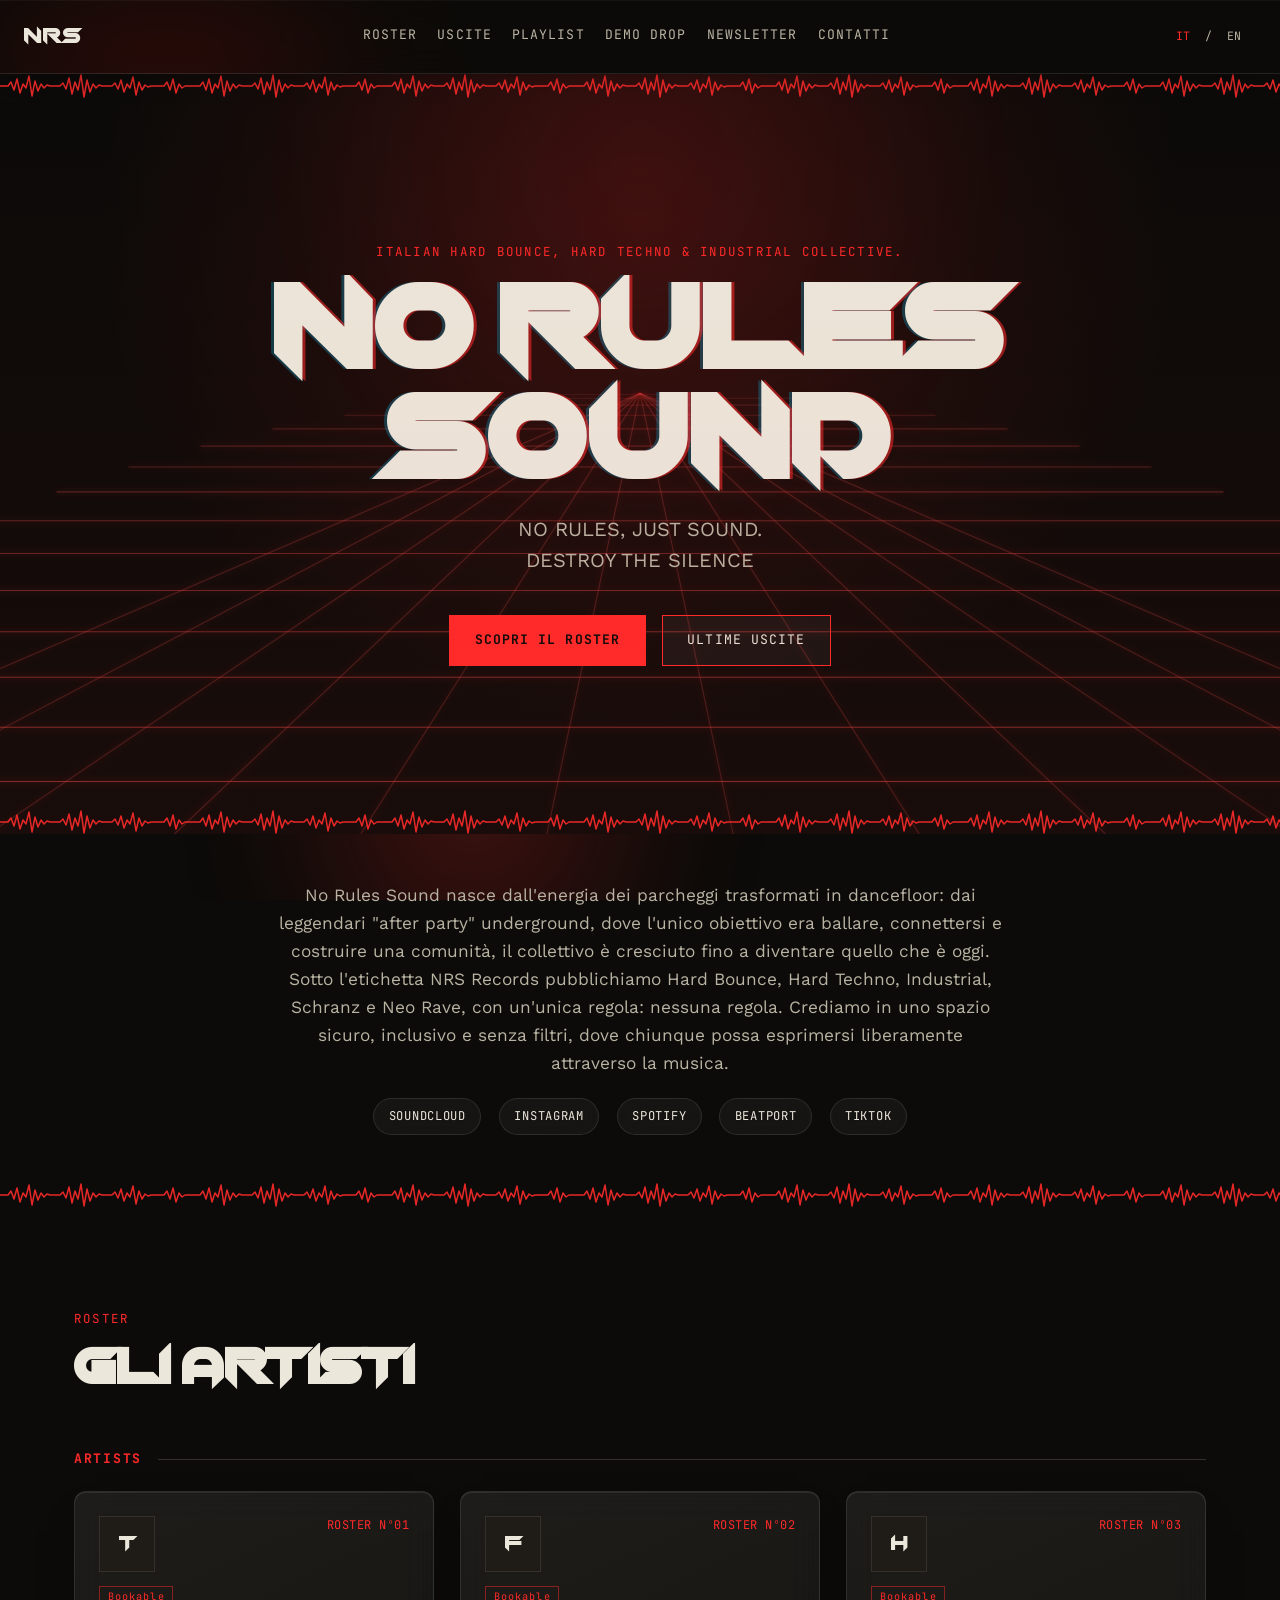
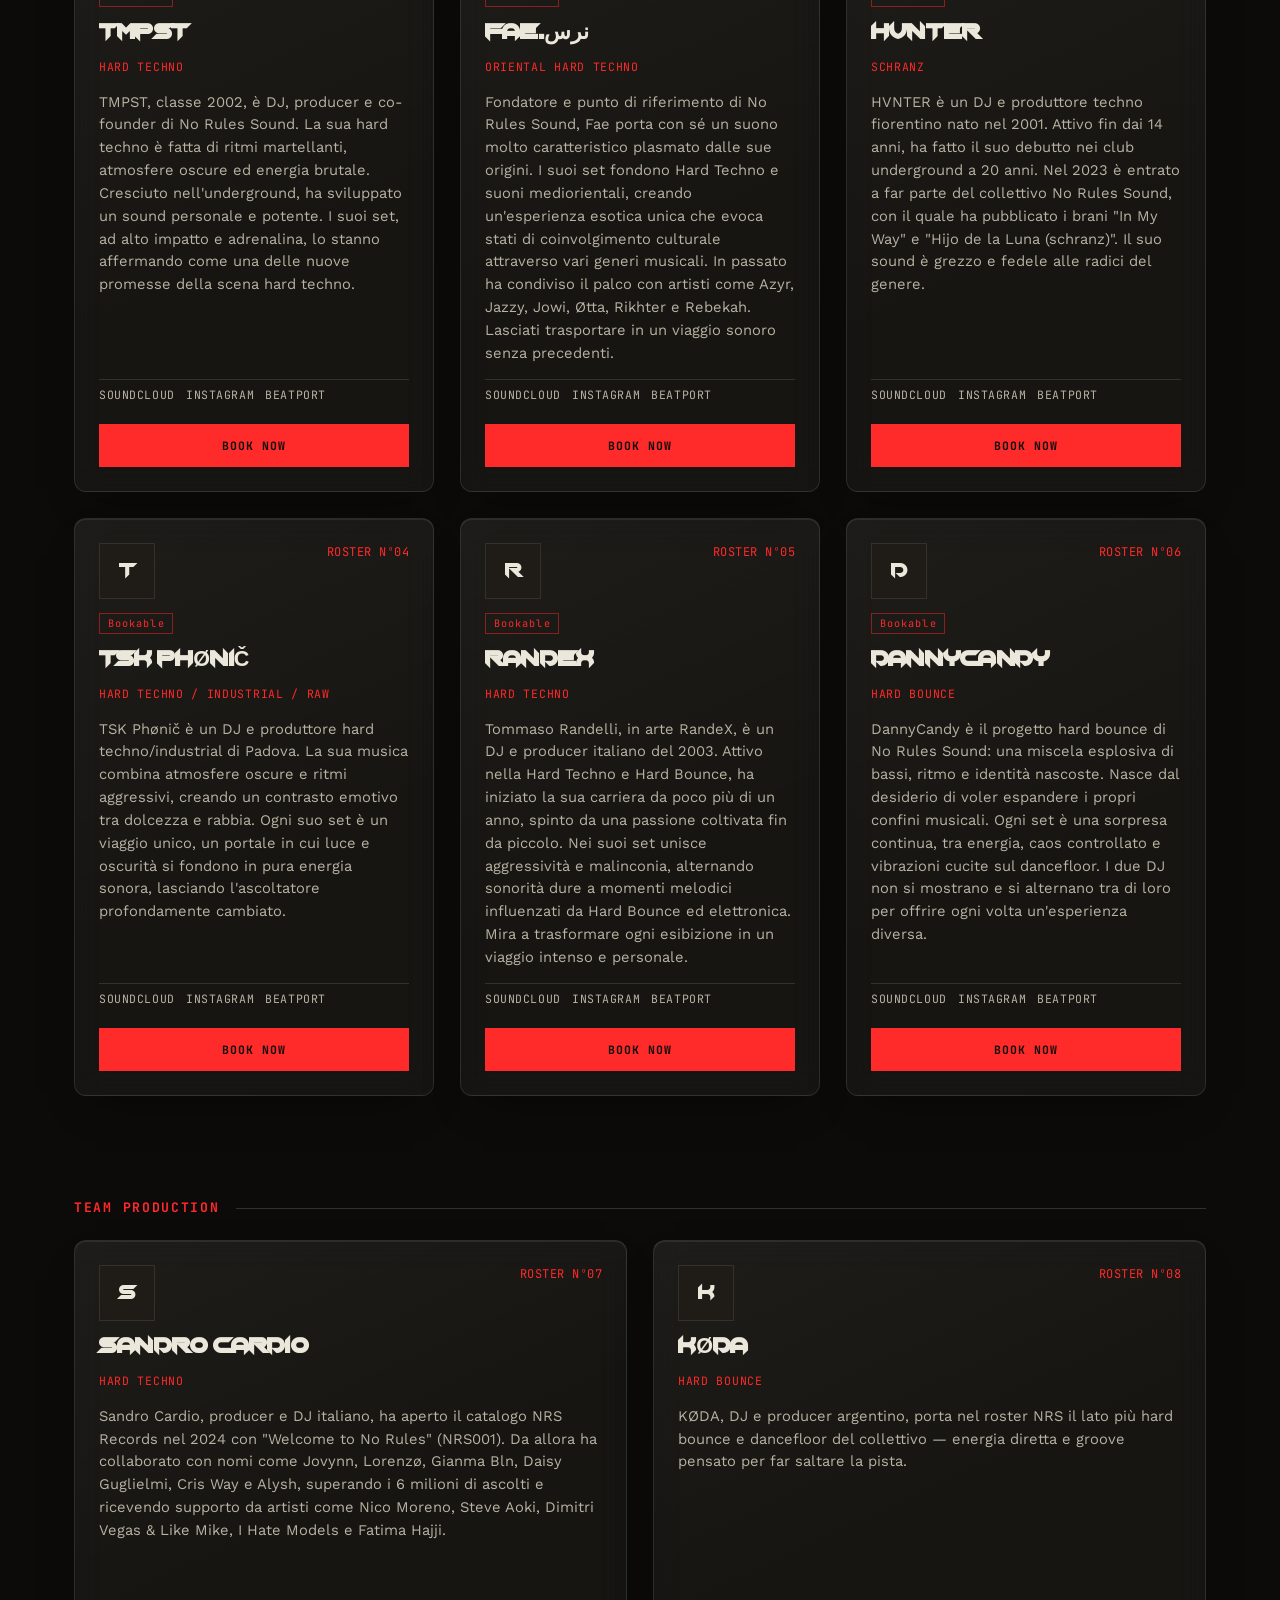
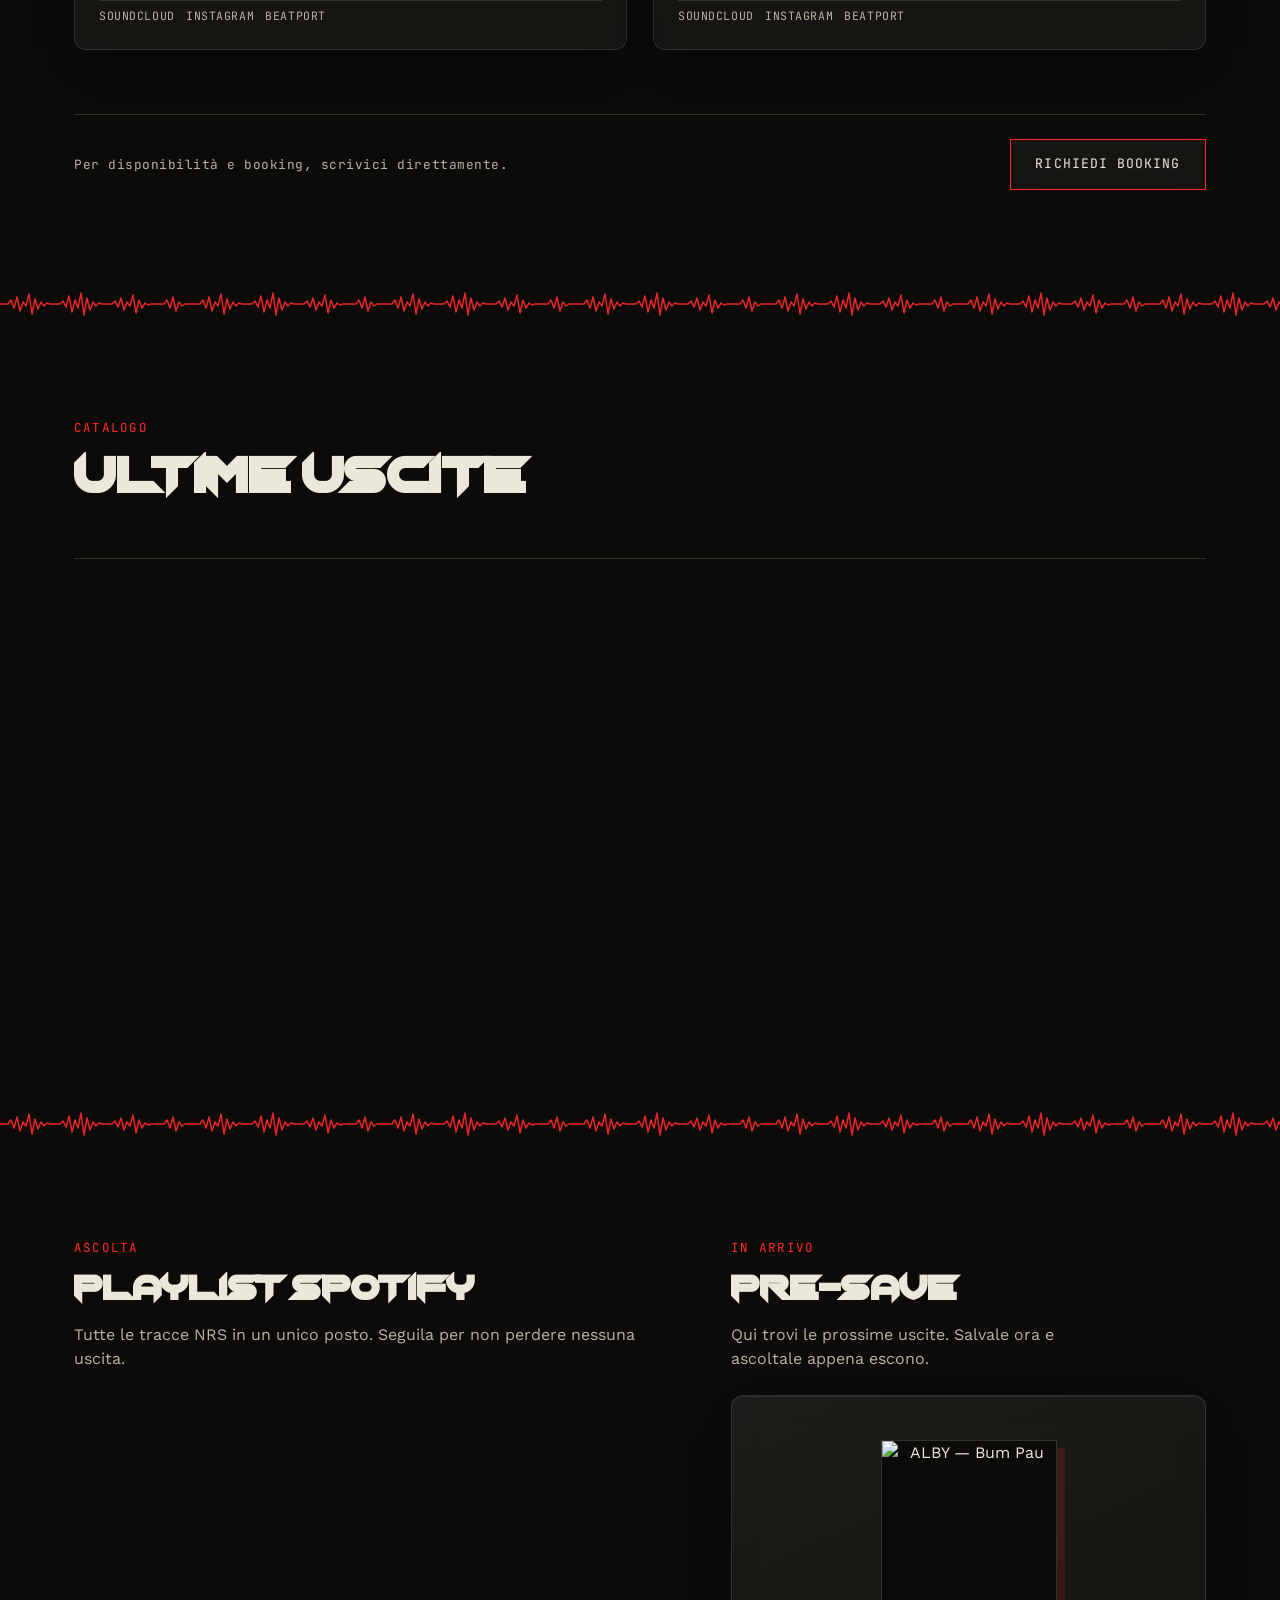
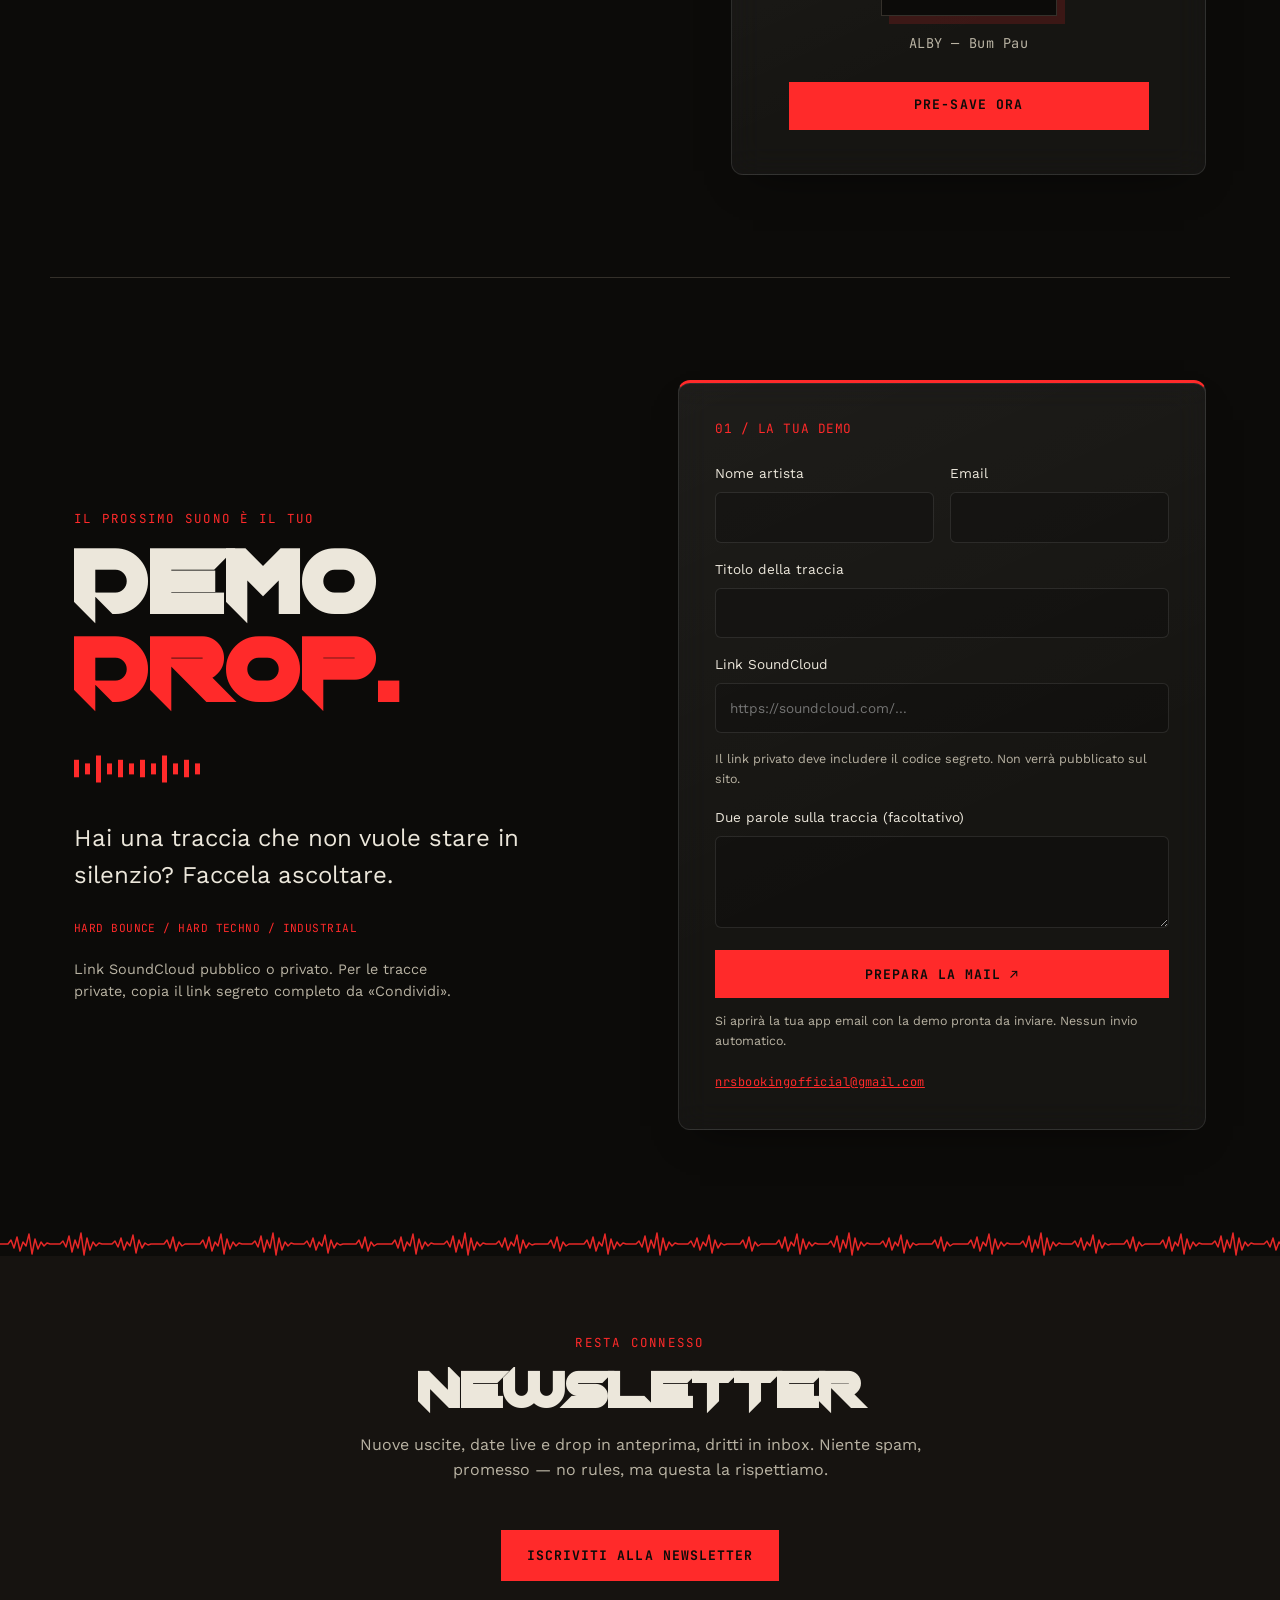
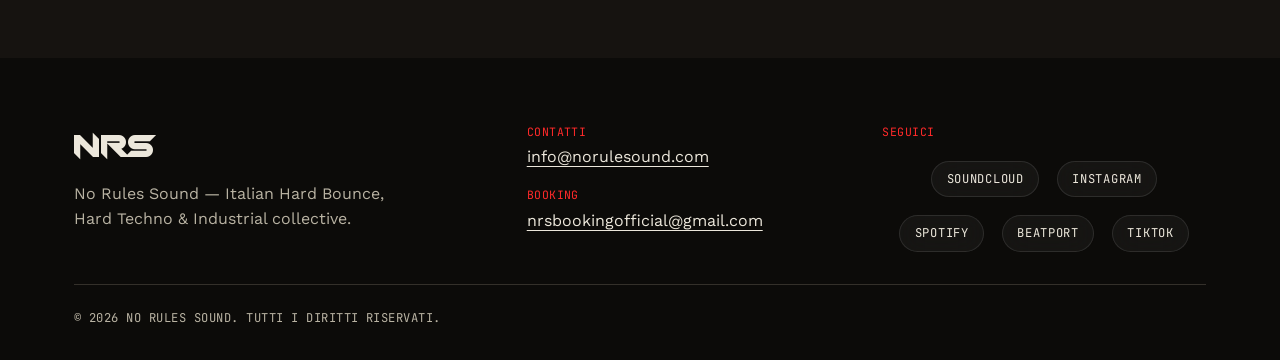
==== commit 10847330: "fix(site): refine responsive layout and contacts" ====
--- a/index.html
+++ b/index.html
@@ -29,13 +29,16 @@
 <link rel="preconnect" href="https://fonts.gstatic.com" crossorigin>
 <link href="https://fonts.googleapis.com/css2?family=JetBrains+Mono:wght@400;500;700&amp;family=Work+Sans:wght@400;500;600;700&amp;display=swap" rel="stylesheet">
 <link rel="stylesheet" href="css/style.css">
+<link rel="stylesheet" href="css/responsive.css">
 </head>
 <body>
 <div class="bg-blobs" aria-hidden="true"><i></i><i></i><i></i></div>
 
 <!-- ============ NAV ============ -->
 <header class="nav" id="nav">
-  <a href="#top" class="nav__logo" data-text="NRS">NRS</a>
+  <a href="#top" class="nav__logo" aria-label="No Rules Sound — Home">
+    <span class="nav__logo-text">NRS</span>
+  </a>
   <button class="nav__toggle" id="navToggle" aria-label="Apri menu" data-i18n-aria="menuOpen" aria-expanded="false">
     <span></span><span></span><span></span>
   </button>
--- a/css/style.css
+++ b/css/style.css
@@ -149,19 +149,6 @@
   min-width: 76px;
   height: 42px;
 }
-.nav__logo-text{ position:relative; z-index:1; }
-.nav__logo-canvas{
-  position: absolute; inset: -6px 0;
-  width: 100%; height: calc(100% + 12px);
-  opacity: 0;
-  transition: opacity .4s ease;
-  pointer-events: none;
-}
-.nav__logo.has-3d-logo .nav__logo-canvas{ opacity: 1; pointer-events: auto; }
-.nav__logo.has-3d-logo .nav__logo-text{
-  position: absolute; width: 1px; height: 1px; padding: 0; margin: -1px;
-  overflow: hidden; clip: rect(0,0,0,0); white-space: nowrap; border: 0;
-}
 .nav__logo::before,
 .nav__logo::after{
   content: attr(data-text);
@@ -172,8 +159,6 @@
 }
 .nav__logo::before{ color: var(--red); }
 .nav__logo::after{ color: #00c8ff; }
-.nav__logo.has-3d-logo::before,
-.nav__logo.has-3d-logo::after{ display:none; }
 @media(prefers-reduced-motion:no-preference){
   .nav__logo::before{ animation: logo-glitch-a 9s infinite; }
   .nav__logo::after{ animation: logo-glitch-b 9s infinite; }
--- a/css/responsive.css
+++ b/css/responsive.css
@@ -0,0 +1,50 @@
+/* Responsive corrections: preserve the supplied ZIP's design. */
+html{scroll-padding-top:90px}
+.hero__inner{width:100%;min-width:0}
+.hero__title{font-size:clamp(2rem,10vw,7.5rem);overflow-wrap:normal}
+.section__title{overflow-wrap:anywhere}
+.roster-grid{grid-template-columns:repeat(auto-fit,minmax(min(280px,100%),1fr))}
+.artist-card,.footer__top>*,.demo-drop__intro,.release-row>*{min-width:0}
+.artist-card__name,.artist-card__bio,.release-row__title,.presave-box__track{overflow-wrap:anywhere}
+.footer__top{grid-template-columns:minmax(0,1.3fr) minmax(0,1fr) minmax(0,1fr)}
+.footer__contacts a{overflow-wrap:anywhere;text-underline-offset:4px}
+.footer__contacts a:focus-visible{outline:2px solid var(--amber);outline-offset:4px}
+.btn{max-width:100%;white-space:normal;text-align:center}
+iframe{max-width:100%}
+.lang-switch button,.nav__toggle{min-width:44px;min-height:44px}
+.lang-switch{margin-left:.5rem;gap:0}
+.nav__logo{flex-shrink:0}
+.nav__logo::before,.nav__logo::after{display:none}
+.nav__logo:hover{text-shadow:none}
+.split__col{display:flex;flex-direction:column}
+.presave-box{margin-top:0}
+@supports(grid-template-rows:subgrid){
+  @media(min-width:761px){.split{grid-template-rows:auto auto auto auto;row-gap:0}.split__col{display:grid;grid-row:span 4;grid-template-rows:subgrid}.split__text--presave{margin-bottom:1.4rem}}
+}
+.divider,.hero__stripe,.newsletter__stripe{
+  height:24px;background-color:transparent;
+  background-image:url('../assets/waveform.svg');background-size:192px 24px;background-repeat:repeat-x;
+  opacity:.9;animation:none;pointer-events:none;
+}
+@media(prefers-reduced-motion:no-preference){.divider,.hero__stripe{animation:waveform-drift 18s linear infinite}@keyframes waveform-drift{to{background-position:-192px 0}}}
+@media(max-width:1000px){
+  .nav{flex-wrap:wrap;gap:.5rem}
+  .nav__toggle{display:flex;align-items:center;justify-content:center;order:3}
+  .nav__logo{order:1}.lang-switch{order:2;margin-left:auto;margin-right:.5rem}
+  .nav__links{position:absolute;top:100%;left:0;right:0;background:var(--bg-raised);flex-direction:column;gap:0;max-height:0;overflow:hidden;visibility:hidden;pointer-events:none;border-bottom:1px solid var(--wire)}
+  .nav__links.is-open{max-height:calc(100dvh - 86px);overflow-y:auto;visibility:visible;pointer-events:auto}
+  .nav__links a{padding:.85rem 1.5rem;border-bottom:1px solid var(--wire);min-height:44px}
+}
+@media(min-width:1001px){.nav__links{gap:clamp(.75rem,1.6vw,2.2rem)}}
+@media(max-width:850px){.footer__top{grid-template-columns:1fr}.demo-drop{grid-template-columns:1fr}.demo-form__row{grid-template-columns:1fr}.demo-form input,.demo-form textarea{font-size:16px}}
+@media(max-width:480px){
+  .newsletter .section__title{font-size:clamp(1.3rem,6.5vw,2rem)}
+  .section__title--sm{font-size:clamp(1.2rem,5.5vw,1.6rem)}
+  .demo-drop .section__title{font-size:clamp(2.5rem,12vw,3.5rem)}
+  .release-row{grid-template-columns:minmax(0,1fr)}
+  .hero{min-height: min(78svh,760px)}
+  .hero__cta{gap:.75rem}
+  .presave-box{min-height:380px}
+}
+@media(max-height:500px) and (orientation:landscape){.hero{min-height:0;padding:3rem 1.5rem}.hero__title{font-size:clamp(2rem,8vw,4rem)}}
+@media(prefers-reduced-motion:reduce){.artist-card,.hero__inner{transform:none!important}.divider,.hero__stripe{animation:none!important}}
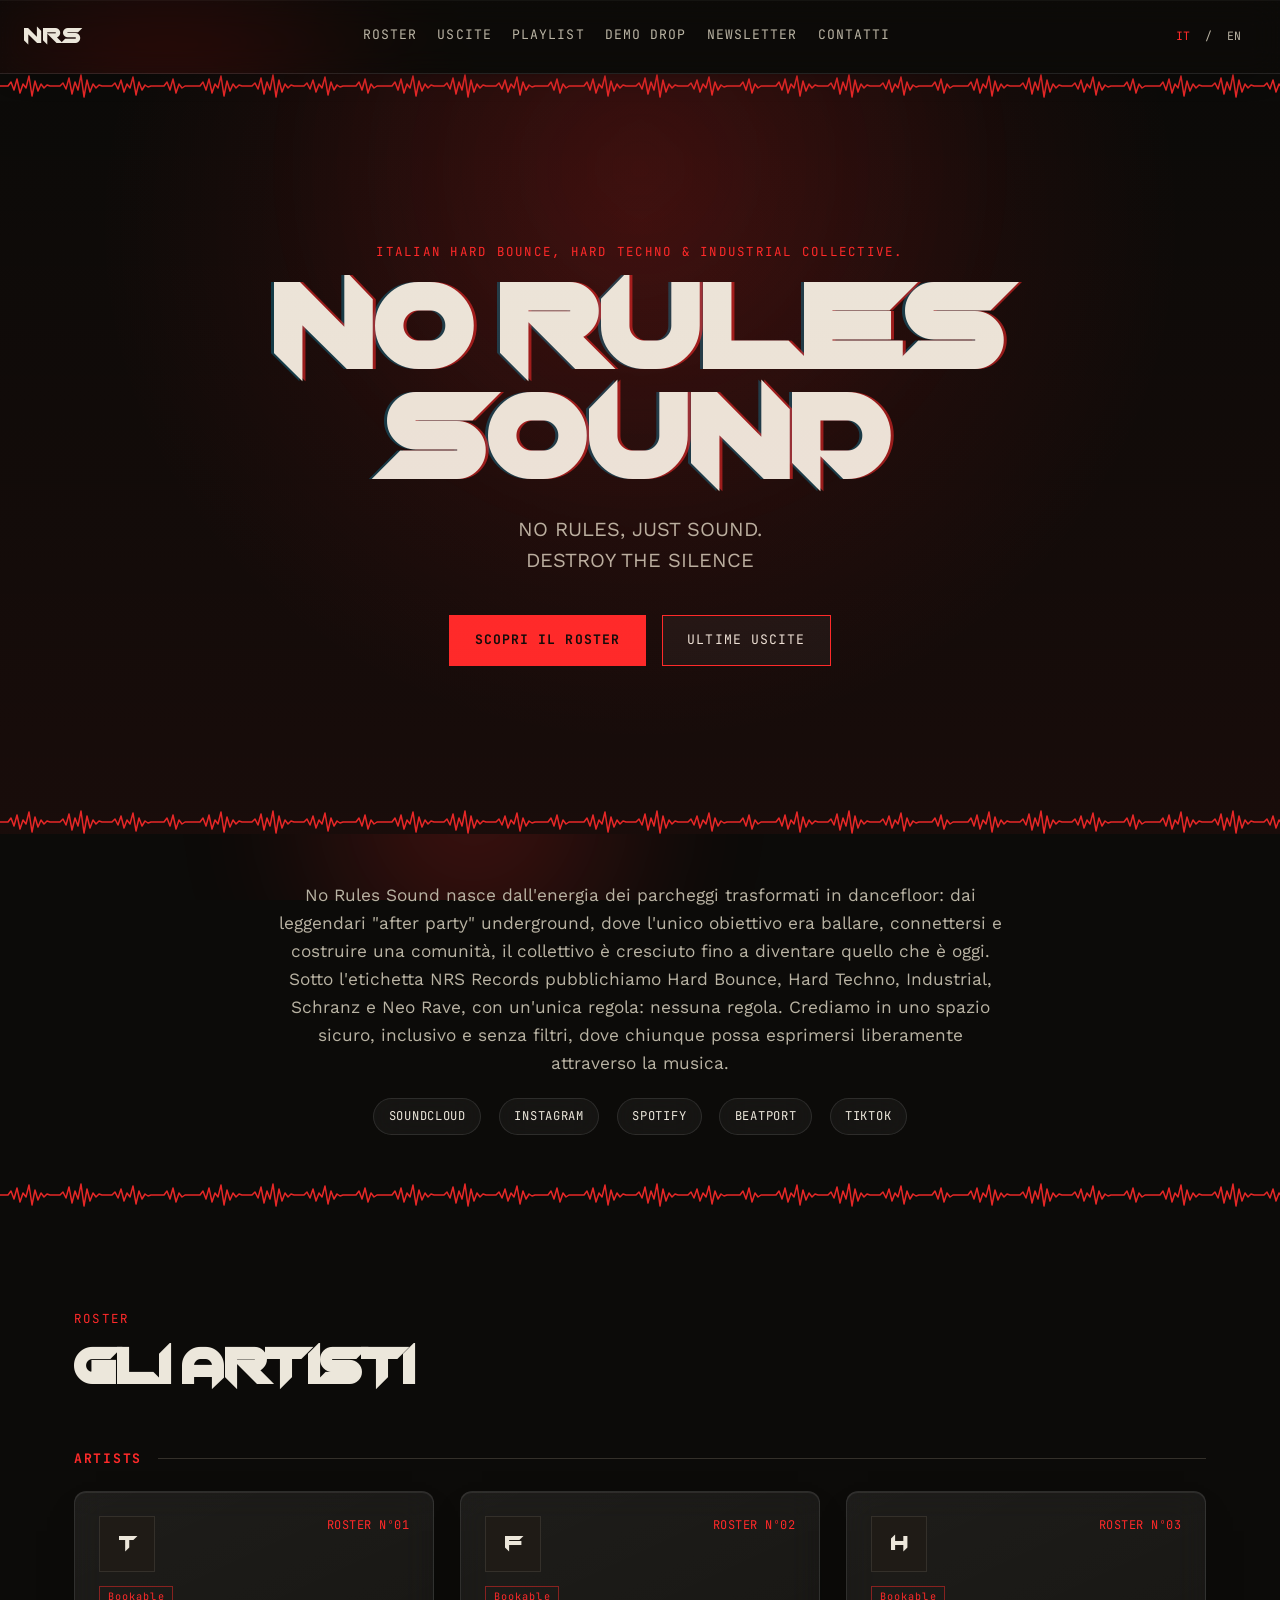
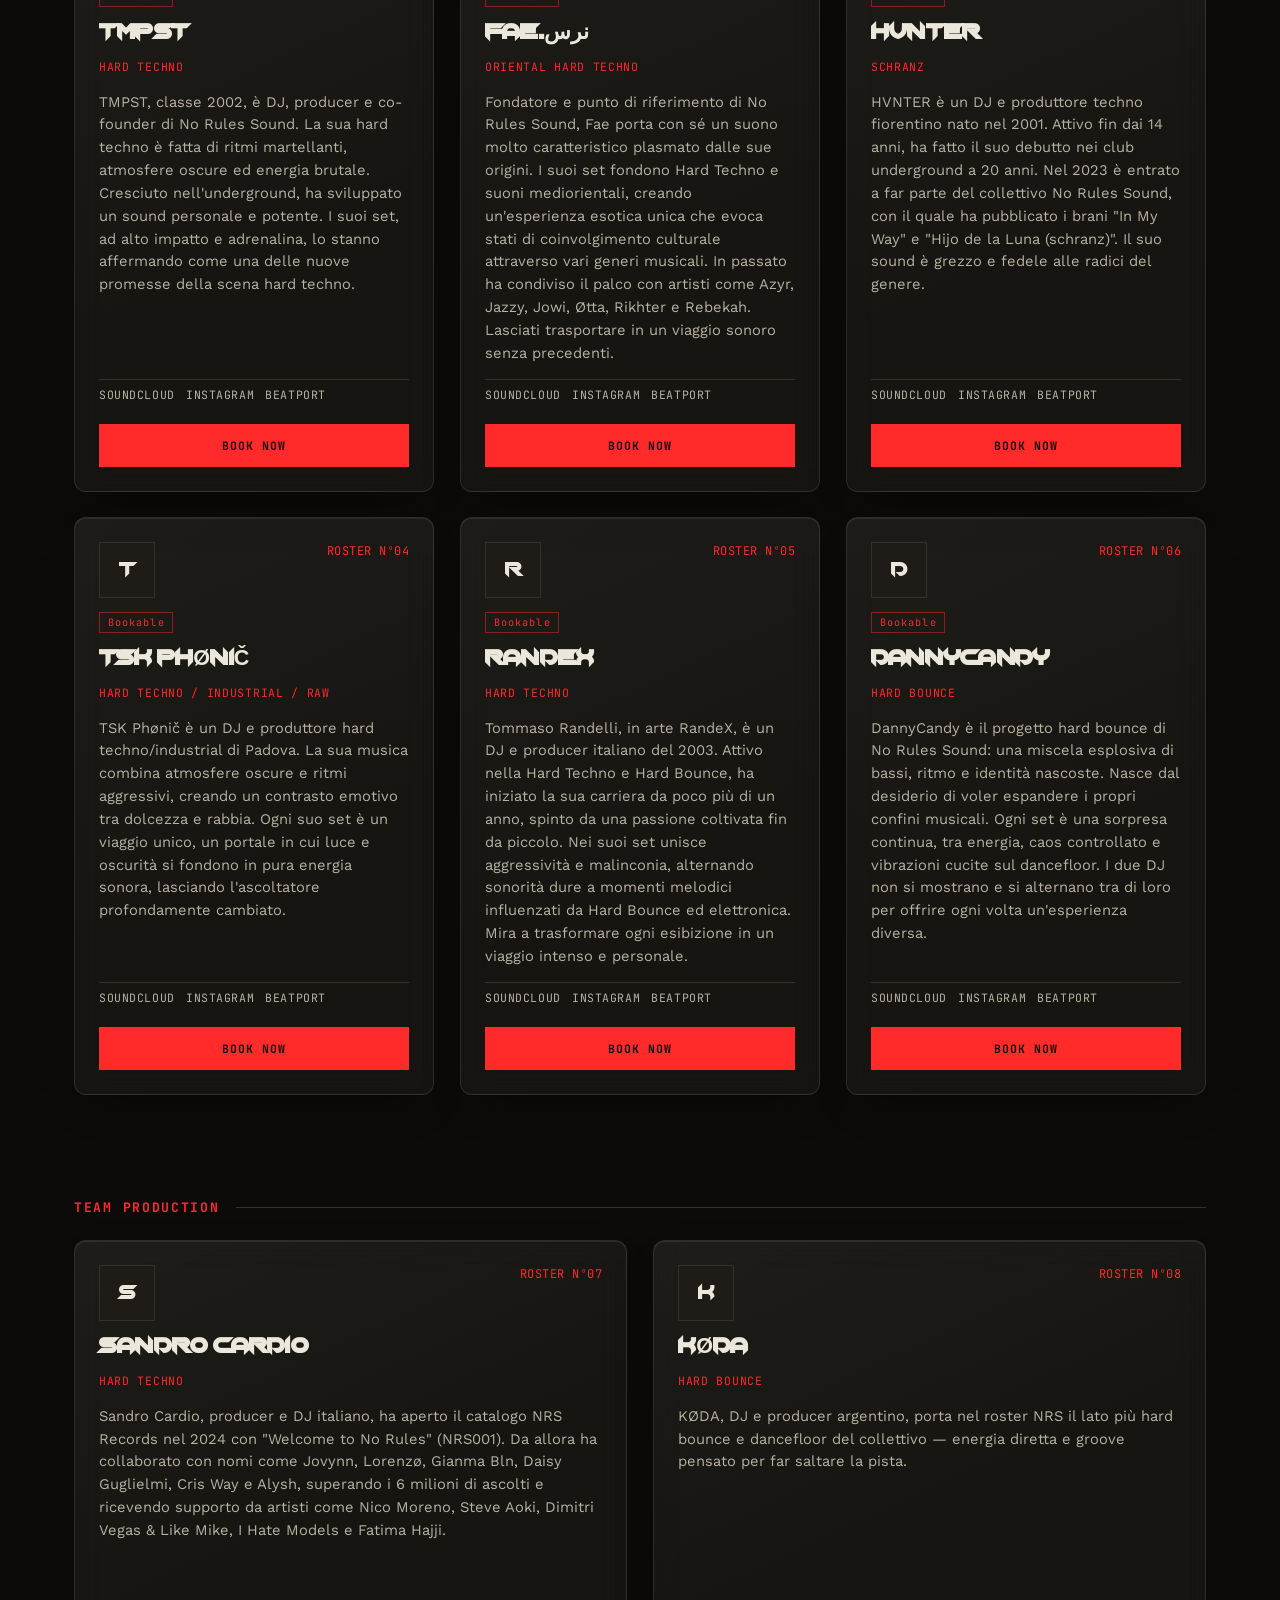
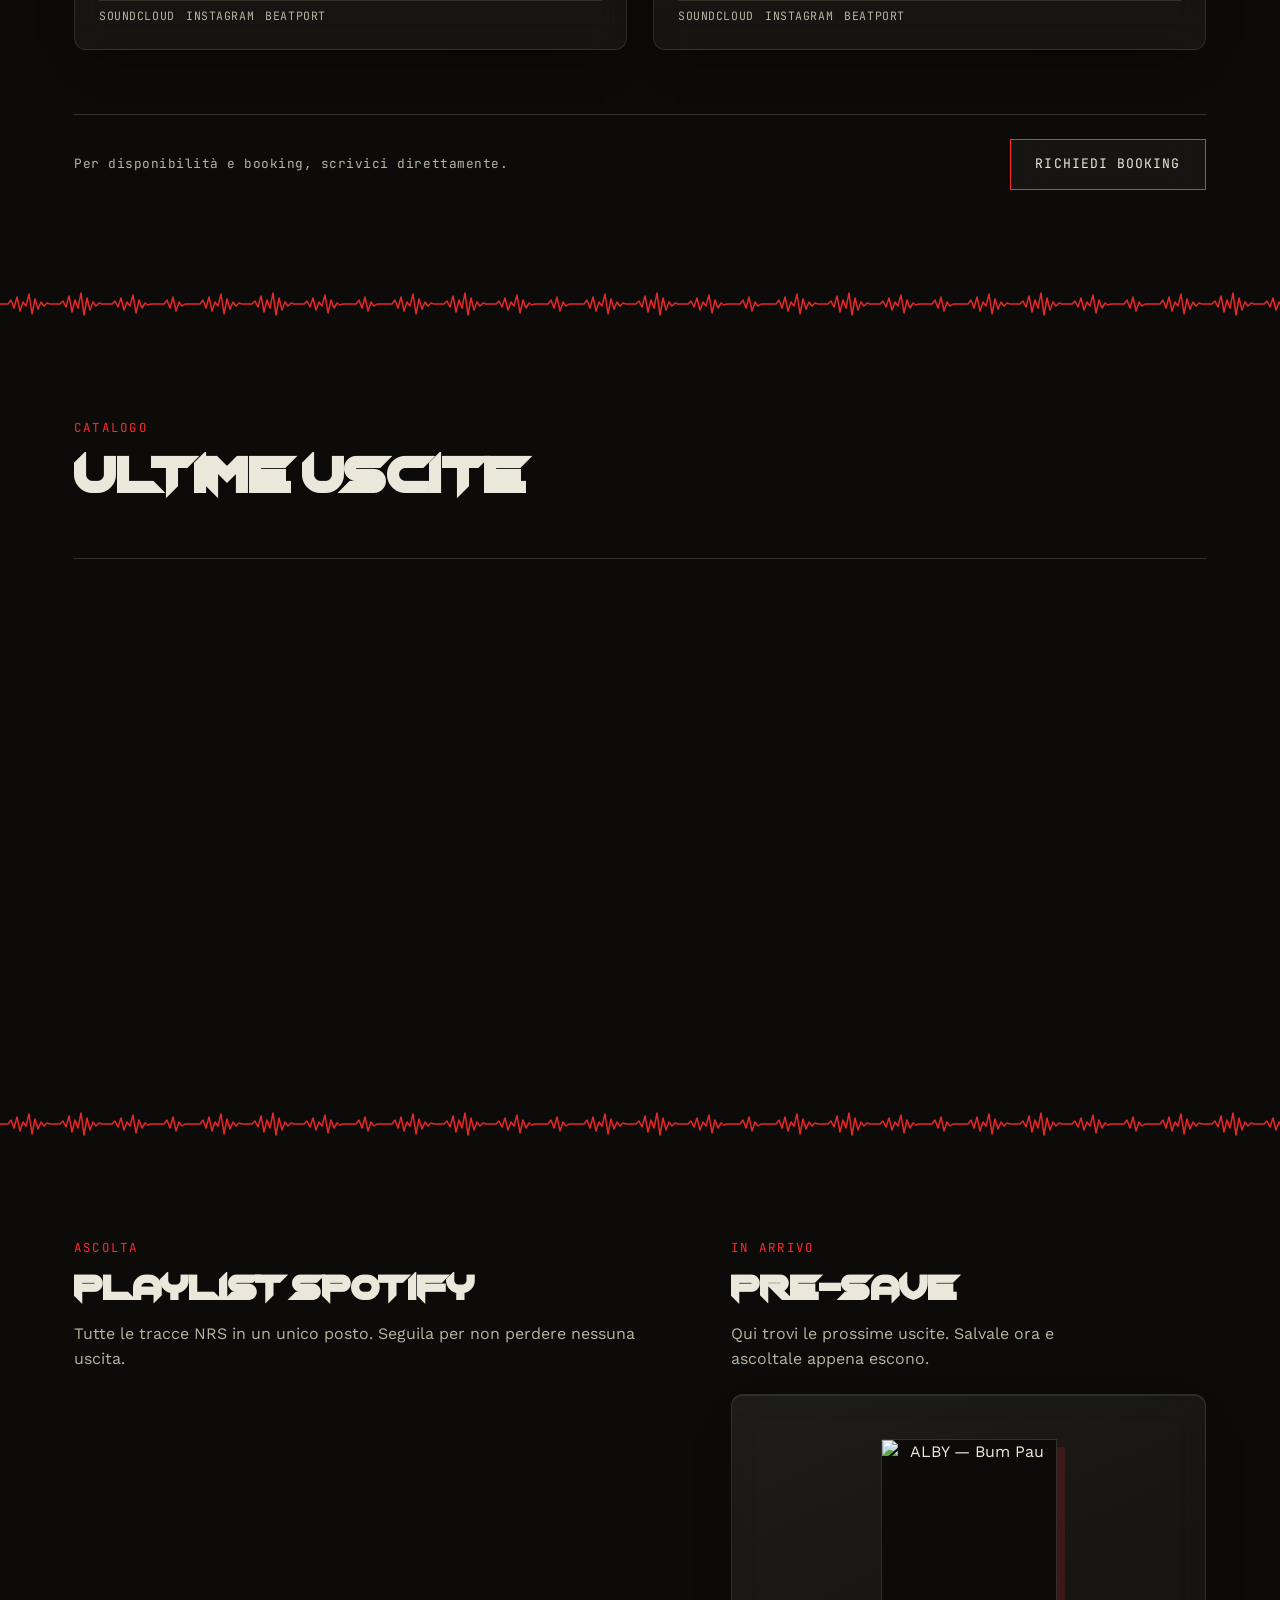
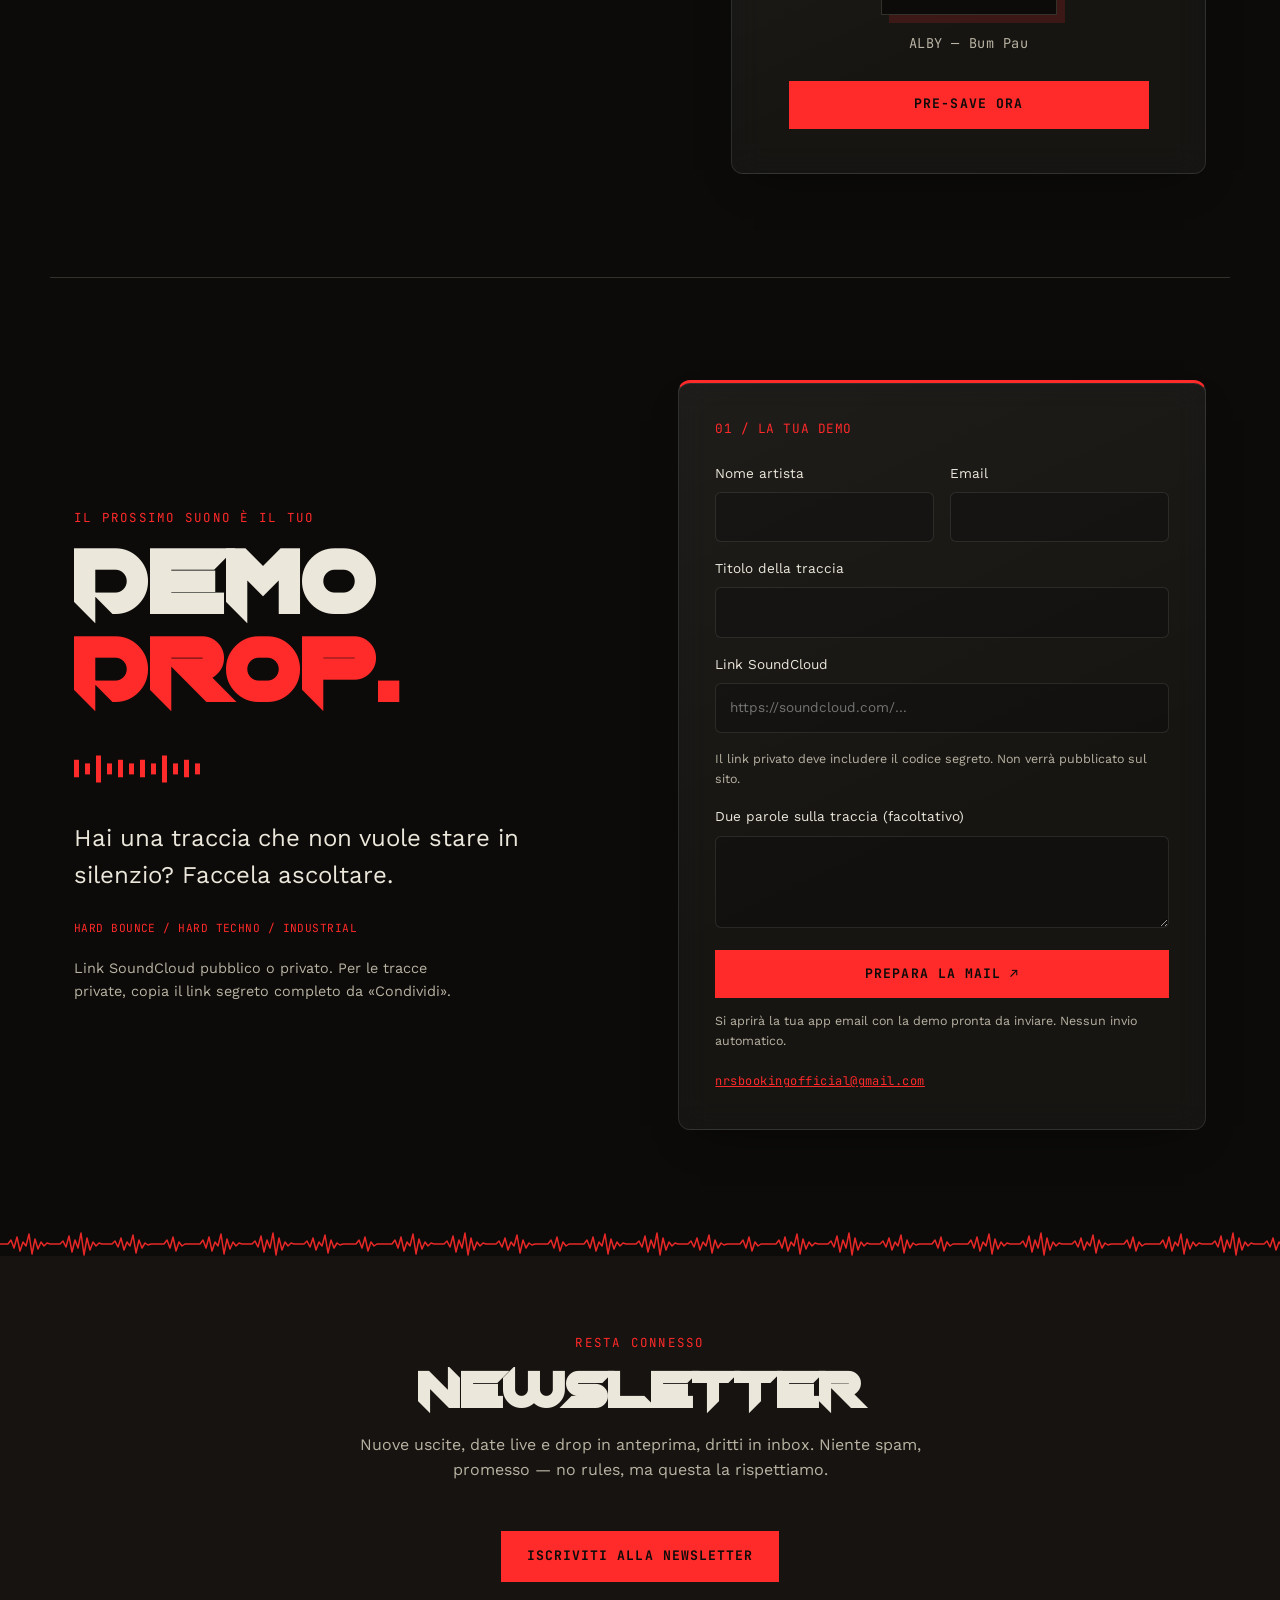
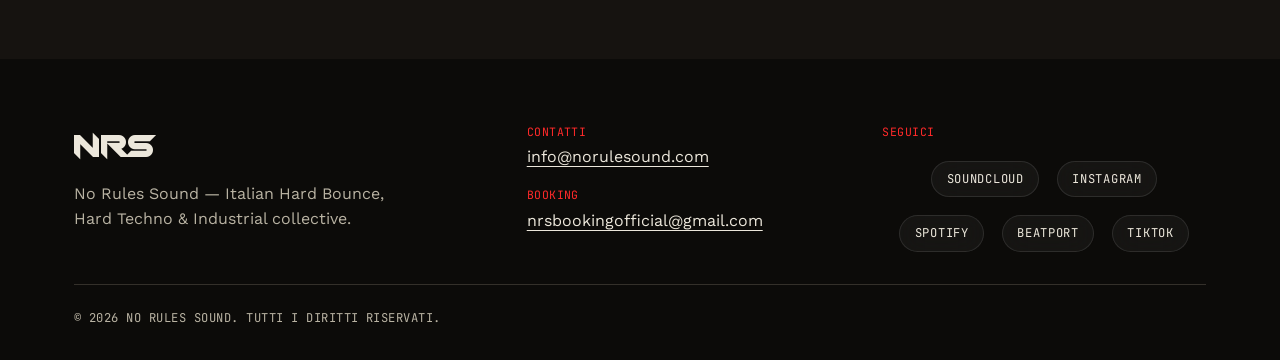
==== commit 855254c1: "fix(site): harden security and responsive layout Reject unsafe URLs and restrict embedded content to" ====
--- a/index.html
+++ b/index.html
@@ -141,7 +141,7 @@
     <p class="mono demo-drop__genres">HARD BOUNCE / HARD TECHNO / INDUSTRIAL</p>
     <p class="demo-drop__hint" data-i18n="demoHint">Link SoundCloud pubblico o privato. Per le tracce private, copia il link segreto completo da «Condividi».</p>
   </div>
-  <form class="demo-form" id="demoForm">
+  <form class="demo-form" id="demoForm" action="mailto:nrsbookingofficial@gmail.com" method="post">
     <p class="mono demo-form__heading" data-i18n="demoFormTitle">01 / La tua demo</p>
     <div class="demo-form__row">
       <label><span data-i18n="demoArtist">Nome artista</span><input name="artist" required maxlength="80" autocomplete="nickname"></label>
@@ -192,6 +192,7 @@
 </footer>
 
 <script src="js/data.js"></script>
+<script src="js/security.js"></script>
 <script src="js/main.js"></script>
 </body>
 </html>
--- a/css/responsive.css
+++ b/css/responsive.css
@@ -1,5 +1,31 @@
 /* Responsive corrections: preserve the supplied ZIP's design. */
 html{scroll-padding-top:90px}
+/* A perspective rotation on tall sections projected them beyond the viewport. */
+.is-animated .section.reveal,.is-animated .about.reveal{transform:translateY(24px)}
+.is-animated .section.reveal.is-visible,.is-animated .about.reveal.is-visible{transform:none}
+@media(max-width:1000px){
+  .is-animated .artist-card.reveal{transform:translateY(20px)}
+  .is-animated .artist-card.reveal.is-visible{transform:none}
+}
+/* Intrinsic sizing keeps the same composition at zoom and narrow widths. */
+.section,.footer,.about,.hero{width:100%;min-width:0}
+.newsletter{padding-inline:clamp(1rem,4vw,2rem)}
+.split__col,#spotifyEmbedWrap,#presaveBox{min-width:0}
+.presave-box__cover{max-width:100%;object-fit:cover;aspect-ratio:1}
+.artist-card__links{flex-wrap:wrap}
+.artist-card__id{overflow-wrap:anywhere;text-align:right}
+.demo-form__address,.demo-form__status,.eyebrow{overflow-wrap:anywhere}
+a:focus-visible,button:focus-visible,input:focus-visible,textarea:focus-visible{outline:2px solid var(--amber);outline-offset:4px}
+@media(max-width:360px){
+  .section,.footer,.about{padding-inline:1rem}
+  .artist-card{padding:1rem}
+  .artist-card__name{font-size:clamp(1.3rem,7vw,2rem)}
+  .btn{padding-inline:.75rem}
+}
+@media(prefers-reduced-motion:reduce){
+  *,*::before,*::after{animation:none!important;transition:none!important;scroll-behavior:auto!important}
+  .reveal{opacity:1!important;transform:none!important}
+}
 .hero__inner{width:100%;min-width:0}
 .hero__title{font-size:clamp(2rem,10vw,7.5rem);overflow-wrap:normal}
 .section__title{overflow-wrap:anywhere}
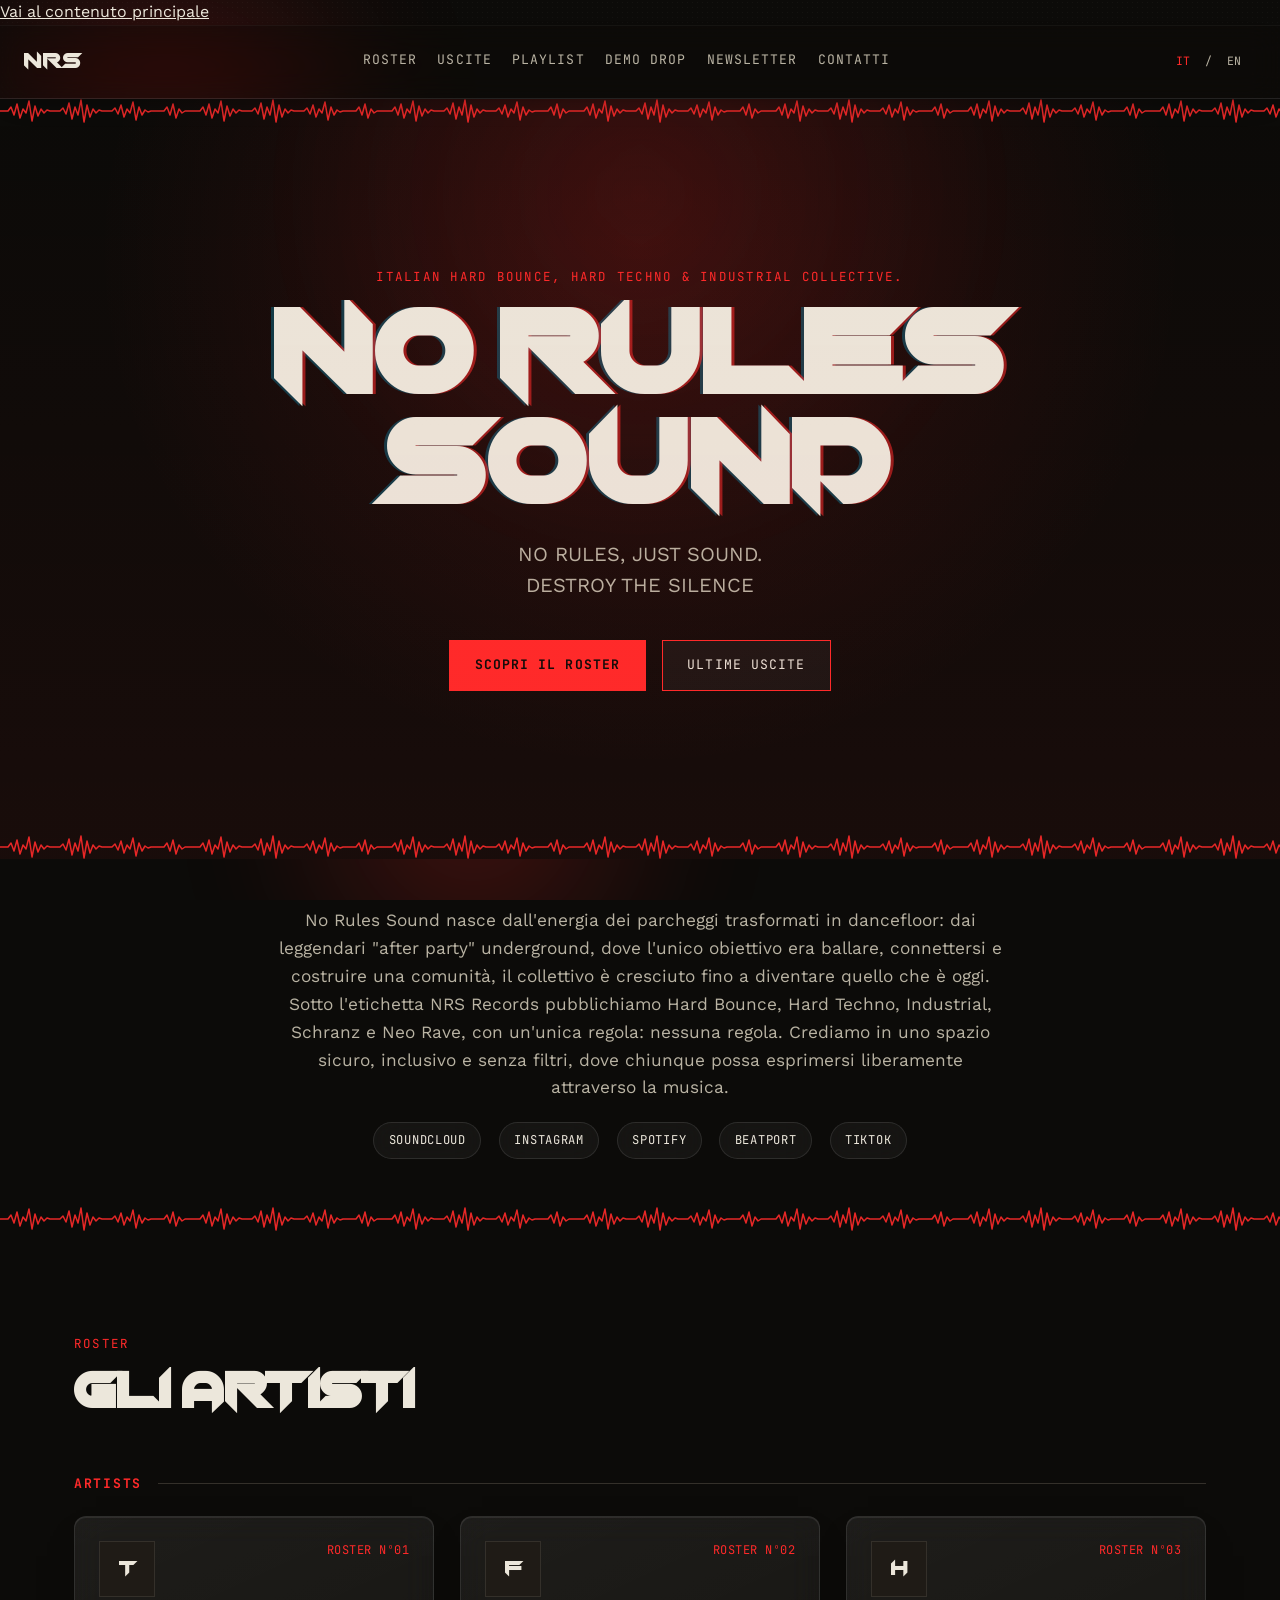
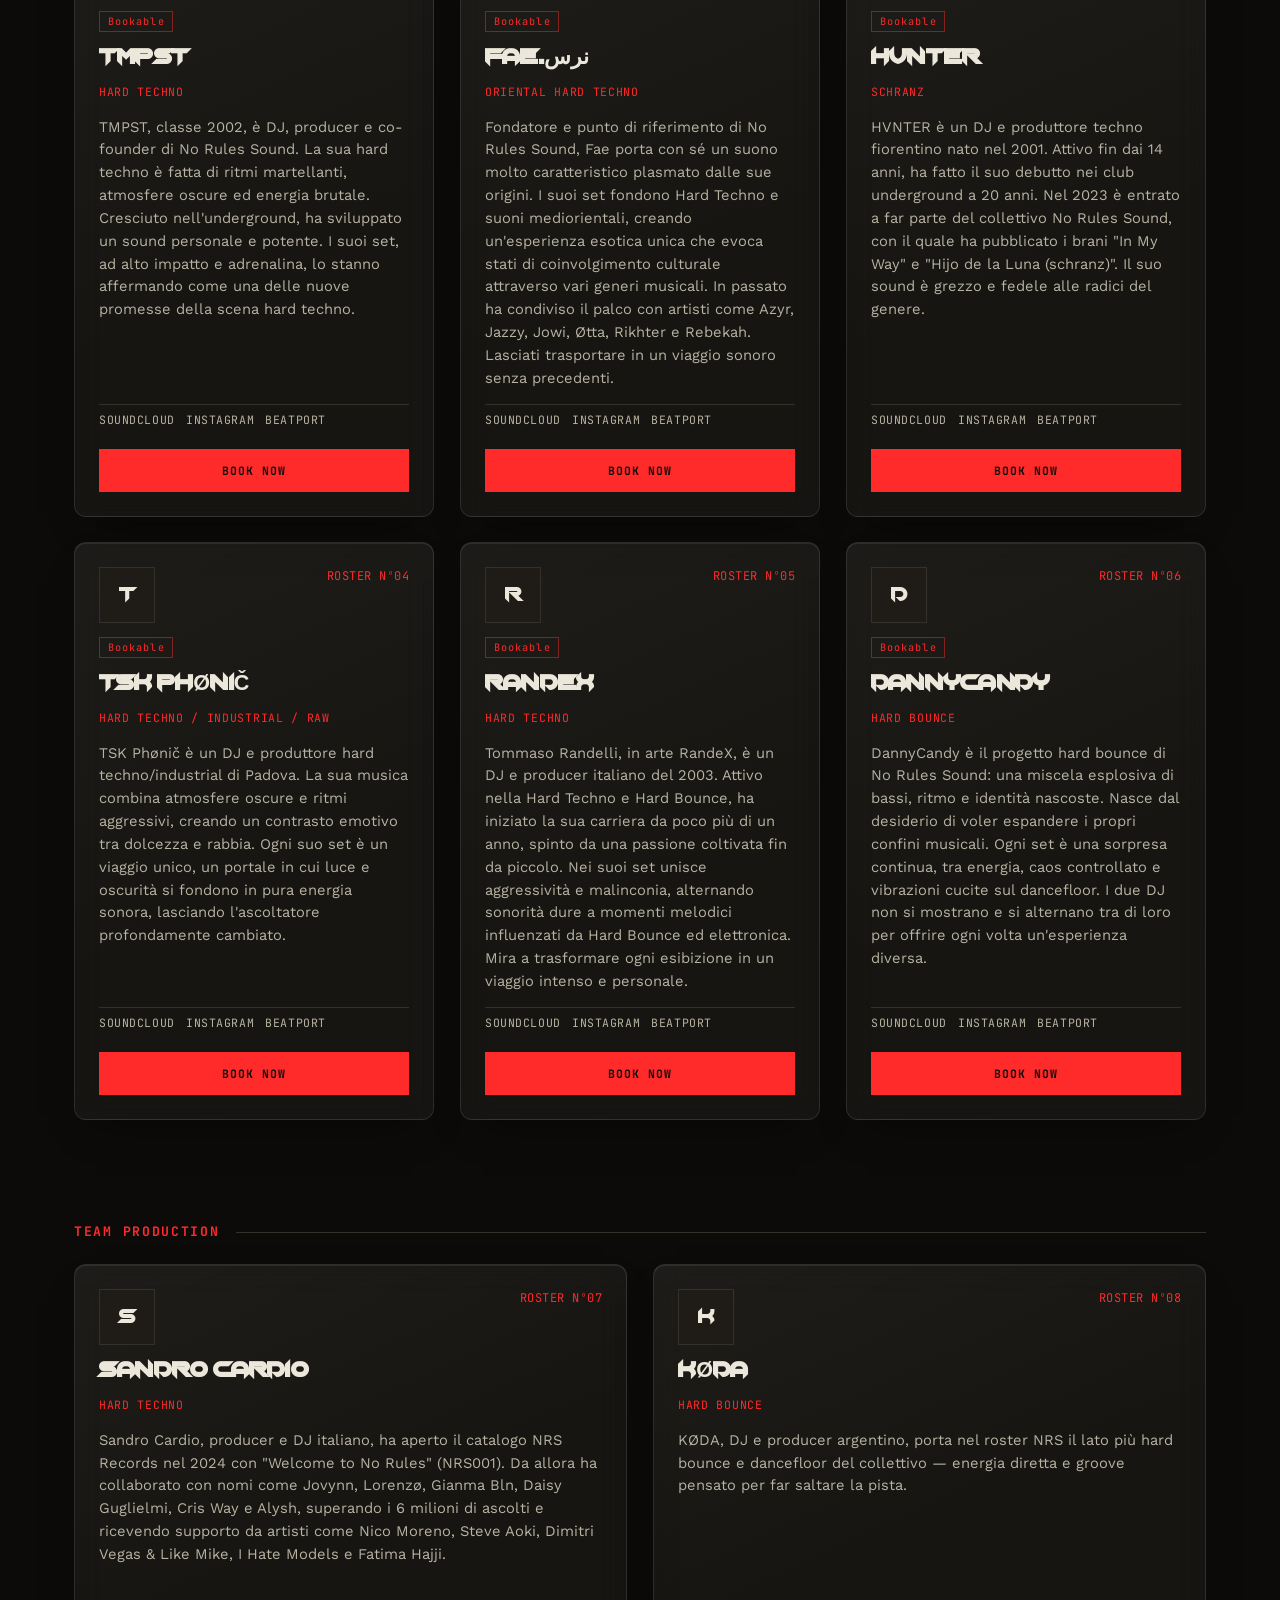
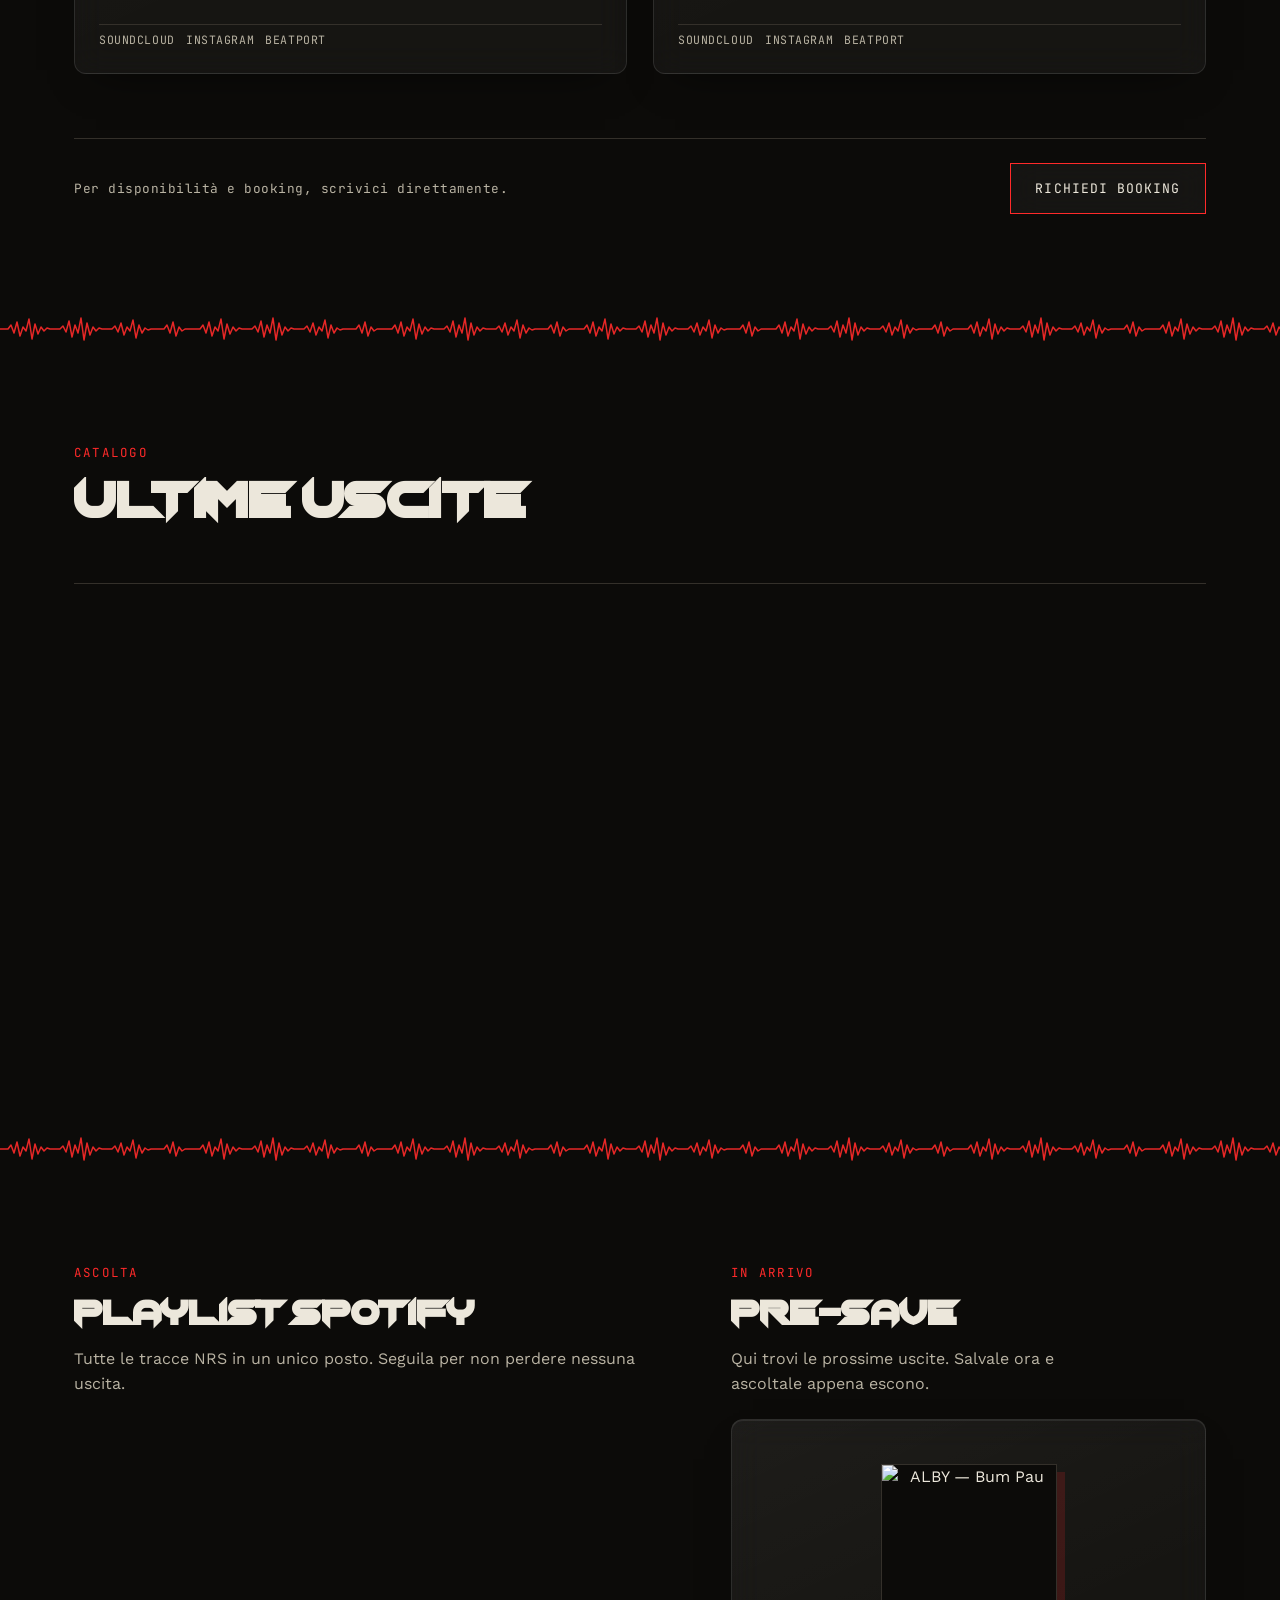
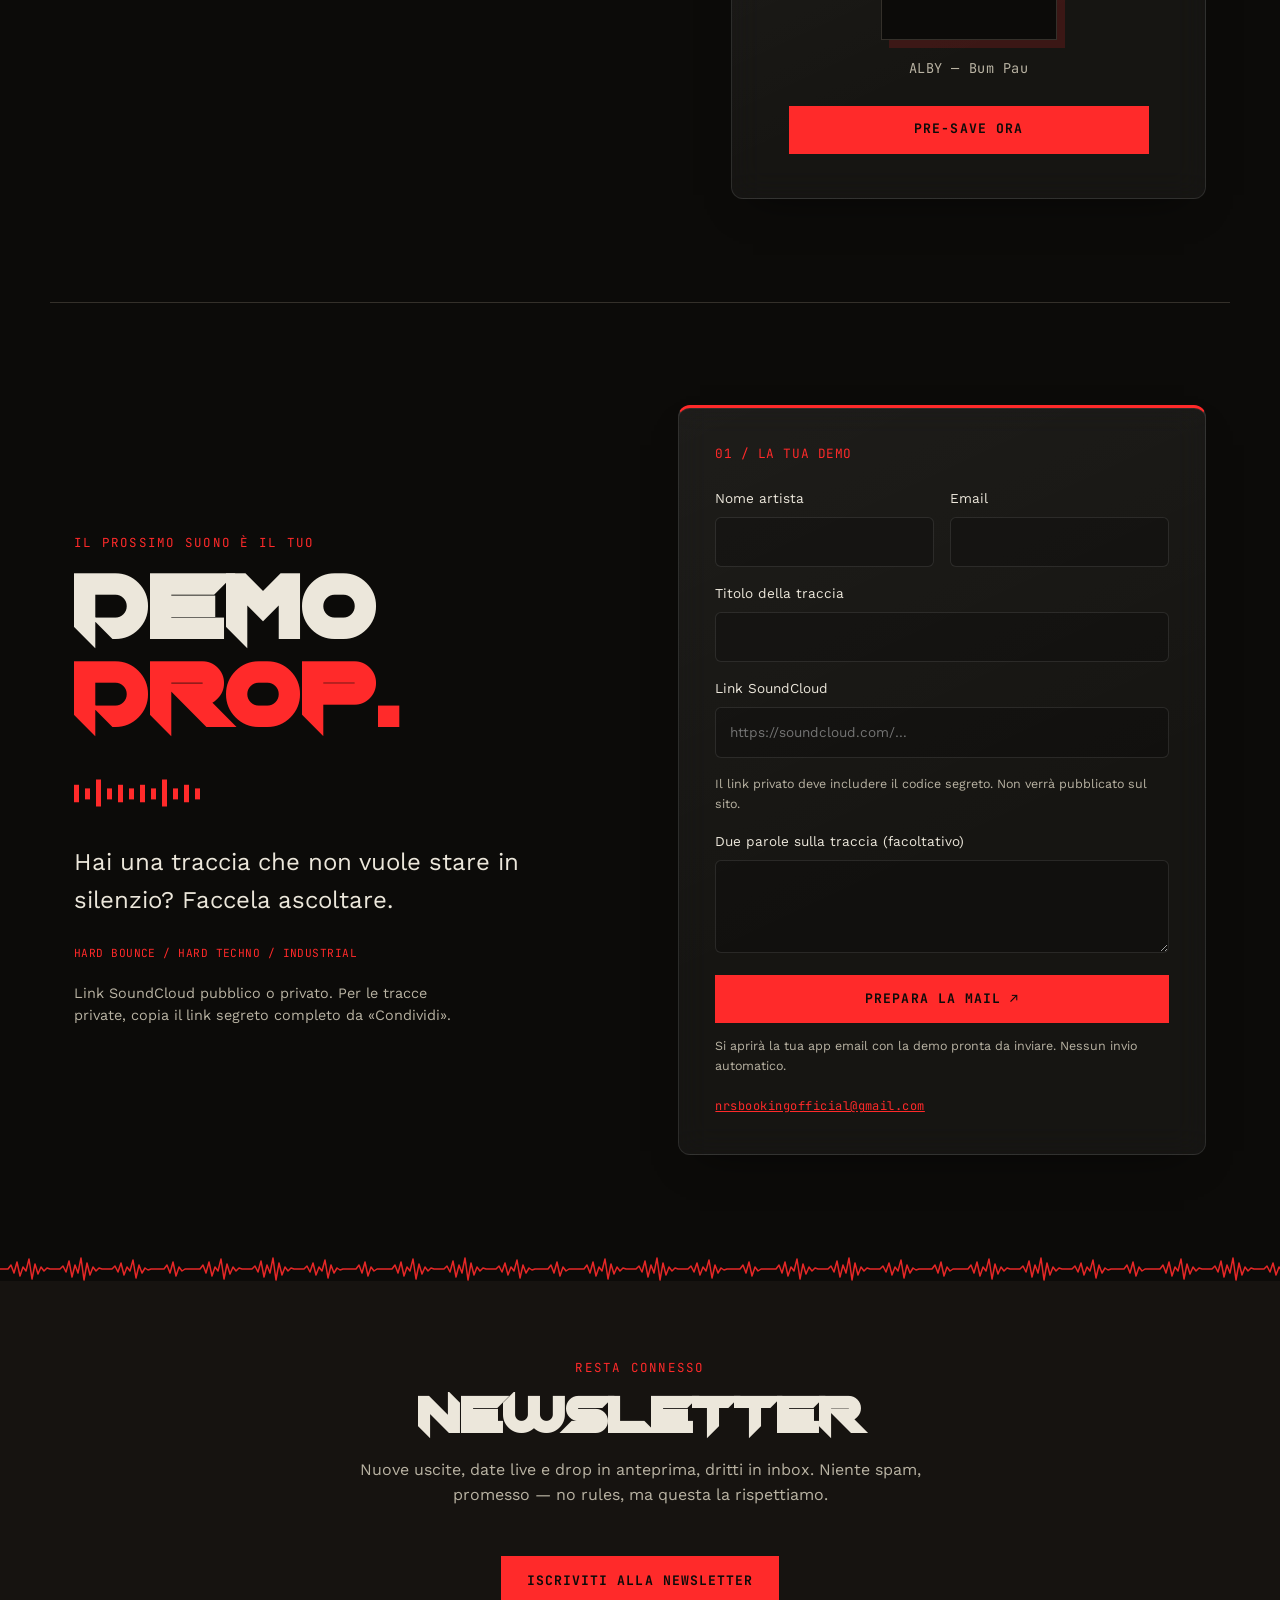
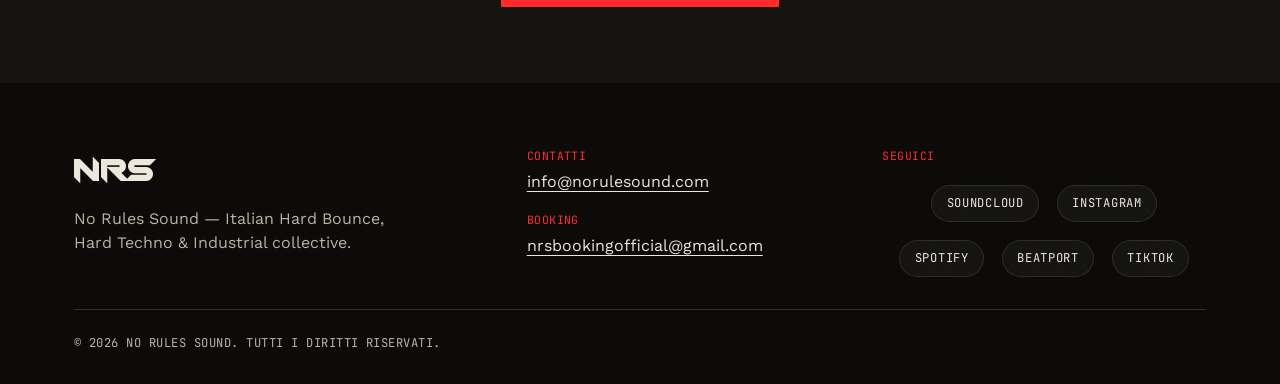
==== commit 9253f13d: "feat(seo): add language alternates, share metadata and semantic main landmark" ====
--- a/index.html
+++ b/index.html
@@ -17,7 +17,14 @@
 <meta name="twitter:title" content="No Rules Sound — Artists, releases & demo drop">
 <meta name="twitter:description" content="Hard Bounce, Hard Techno e Industrial. Scopri gli artisti NRS, ascolta le uscite e proponi la tua demo.">
 <meta name="robots" content="index, follow, max-image-preview:large">
+<meta name="theme-color" content="#0c0b09">
+<meta property="og:image" content="https://norulesound.com/apple-touch-icon.png">
+<meta property="og:image:alt" content="No Rules Sound — NRS logo">
+<meta name="twitter:image" content="https://norulesound.com/apple-touch-icon.png">
 <link rel="canonical" href="https://norulesound.com/">
+<link rel="alternate" hreflang="it" href="https://norulesound.com/">
+<link rel="alternate" hreflang="en" href="https://norulesound.com/?lang=en">
+<link rel="alternate" hreflang="x-default" href="https://norulesound.com/">
 <script type="application/ld+json">
 {"@context":"https://schema.org","@type":"Organization","@id":"https://norulesound.com/#organization","name":"No Rules Sound","alternateName":"NRS","url":"https://norulesound.com/","description":"Collettivo musicale ed etichetta Hard Bounce, Hard Techno e Industrial.","sameAs":["https://soundcloud.com/no-rules-sound-label","https://www.instagram.com/norulesound/","https://open.spotify.com/artist/4ZYpceTd0FQmD7bLuEDhSO","https://www.tiktok.com/@no.rules.sound"]}
 </script>
@@ -33,6 +40,8 @@
 </head>
 <body>
 <div class="bg-blobs" aria-hidden="true"><i></i><i></i><i></i></div>
+
+<a href="#main-content" class="skip-link">Vai al contenuto principale</a>
 
 <!-- ============ NAV ============ -->
 <header class="nav" id="nav">
@@ -58,6 +67,7 @@
 </header>
 
 <!-- ============ HERO ============ -->
+<main id="main-content">
 <section class="hero" id="top">
   <div class="hero__stripe hero__stripe--top" aria-hidden="true"></div>
   <canvas id="heroCanvas" class="hero__canvas" aria-hidden="true"></canvas>
@@ -168,6 +178,8 @@
   <div id="newsletterFormWrap"><!-- generato via JS --></div>
 </section>
 
+</main>
+
 <!-- ============ CONTATTI / FOOTER ============ -->
 <footer class="footer" id="contatti">
   <div class="footer__top">
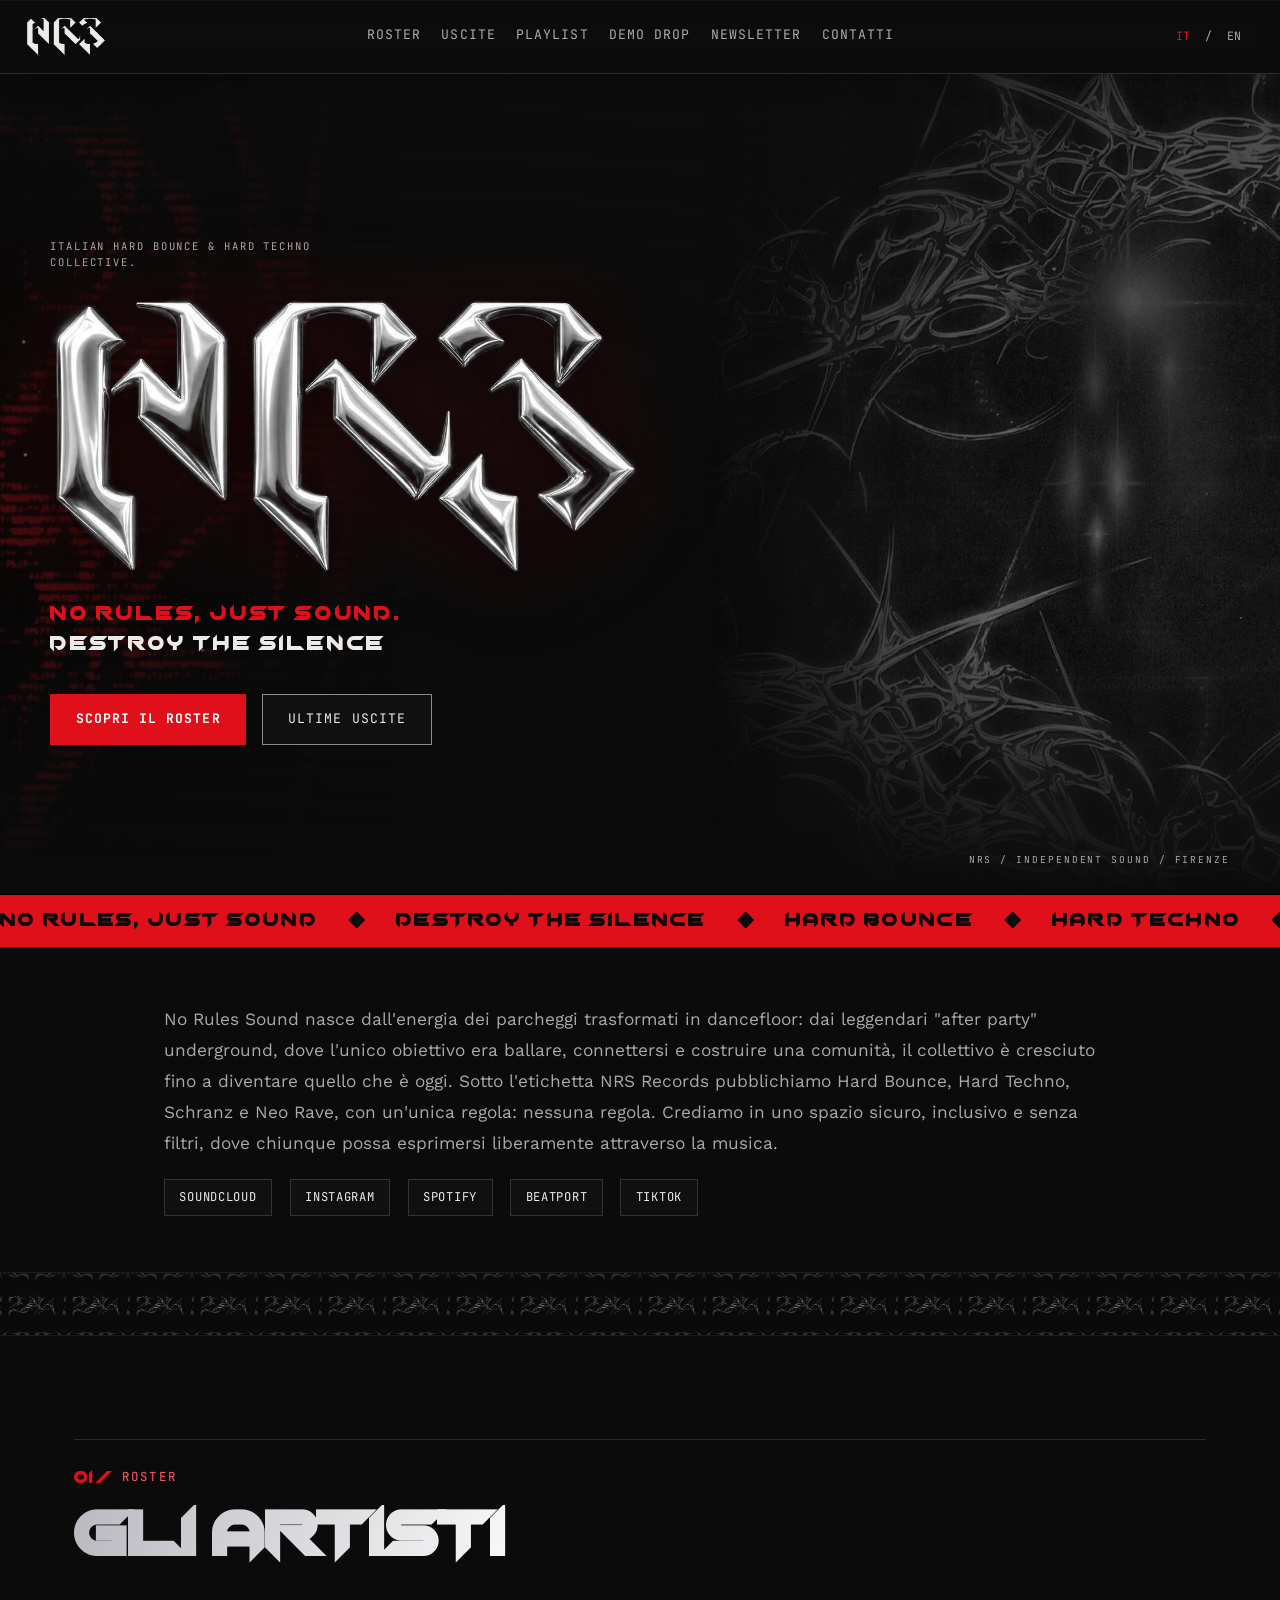
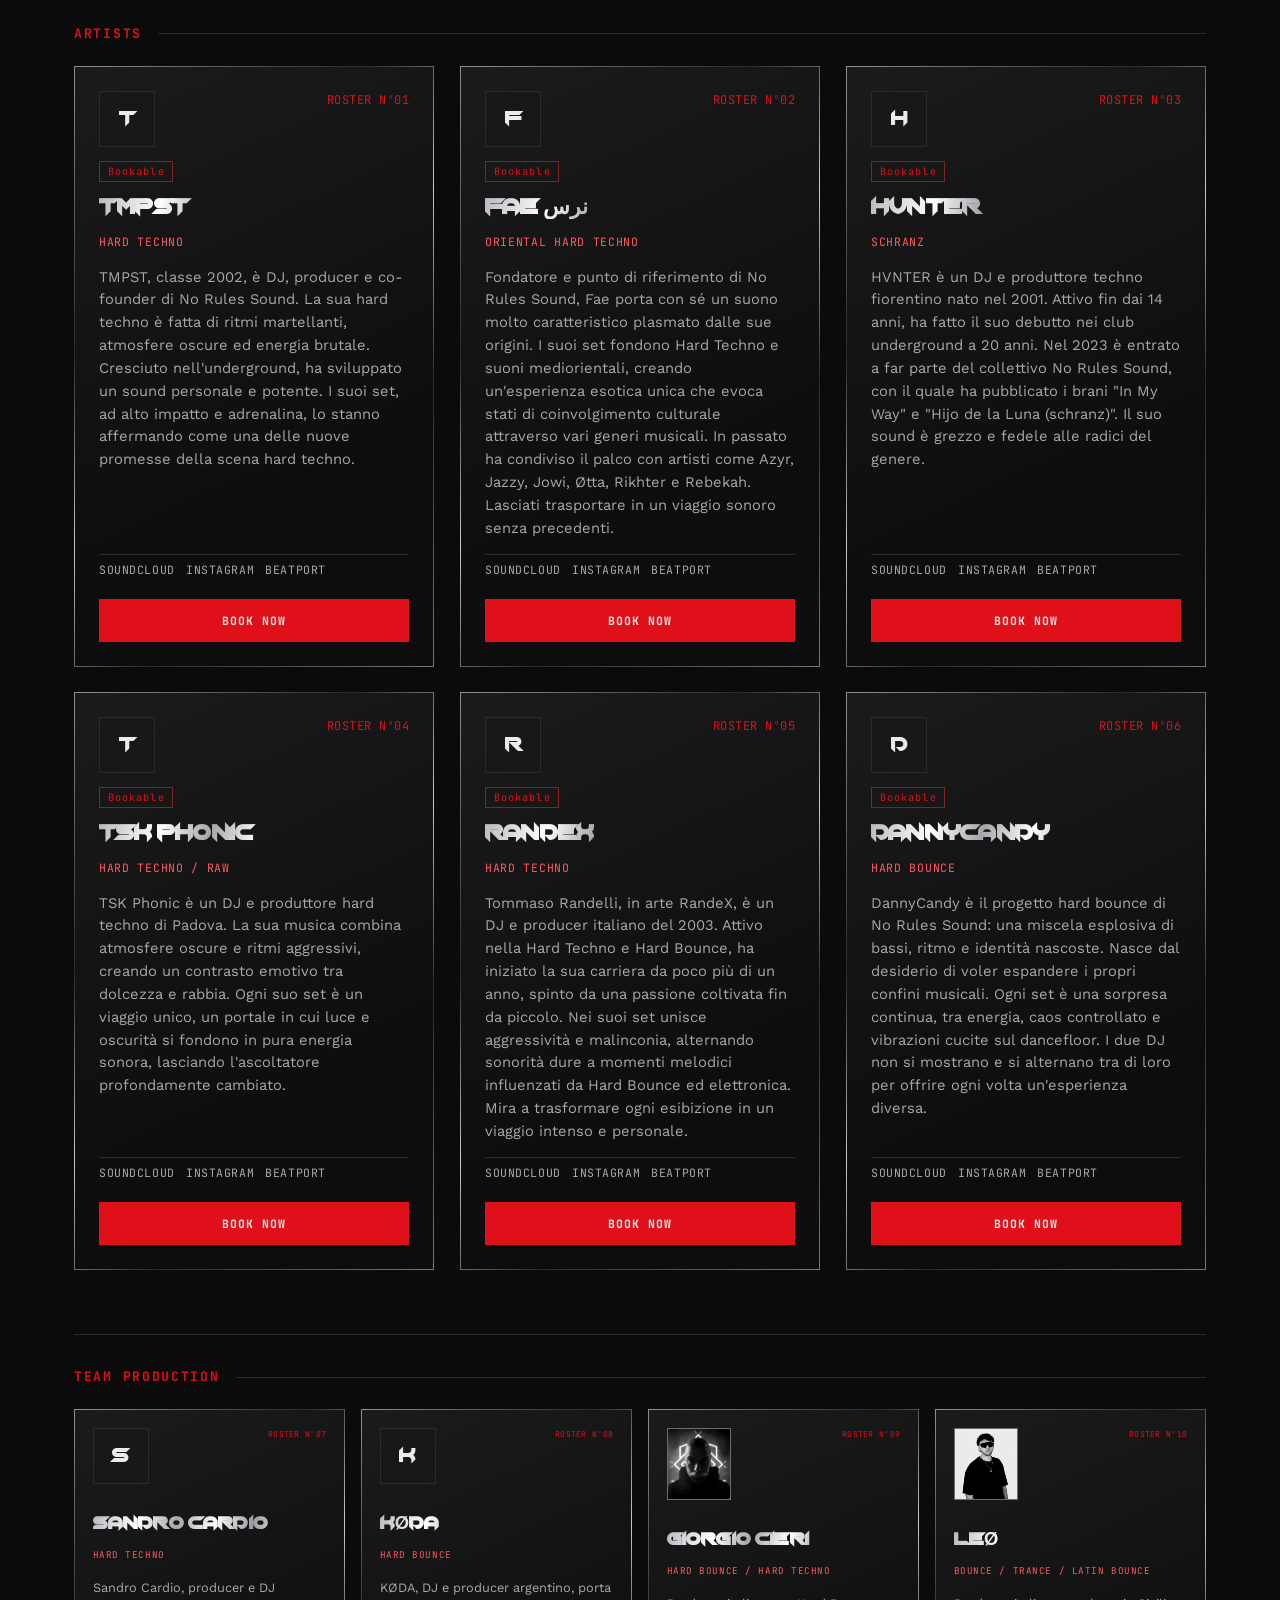
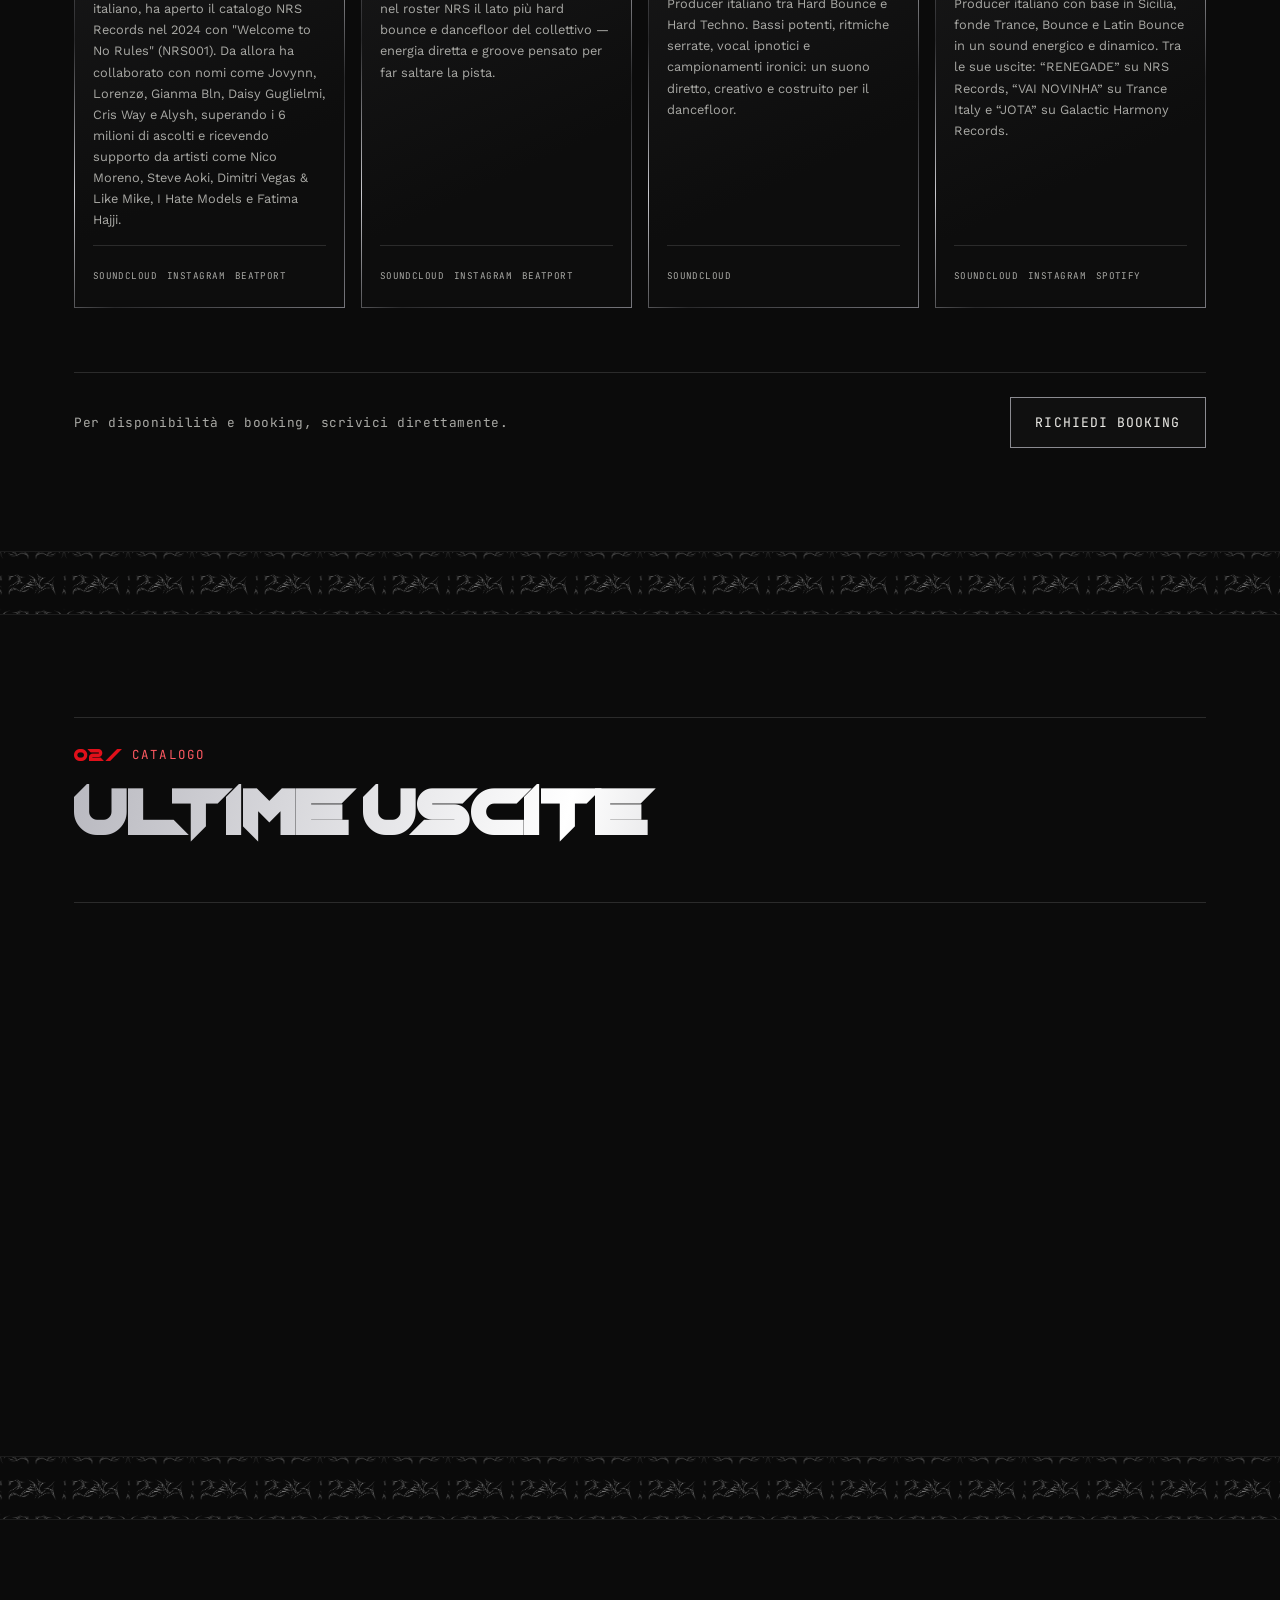
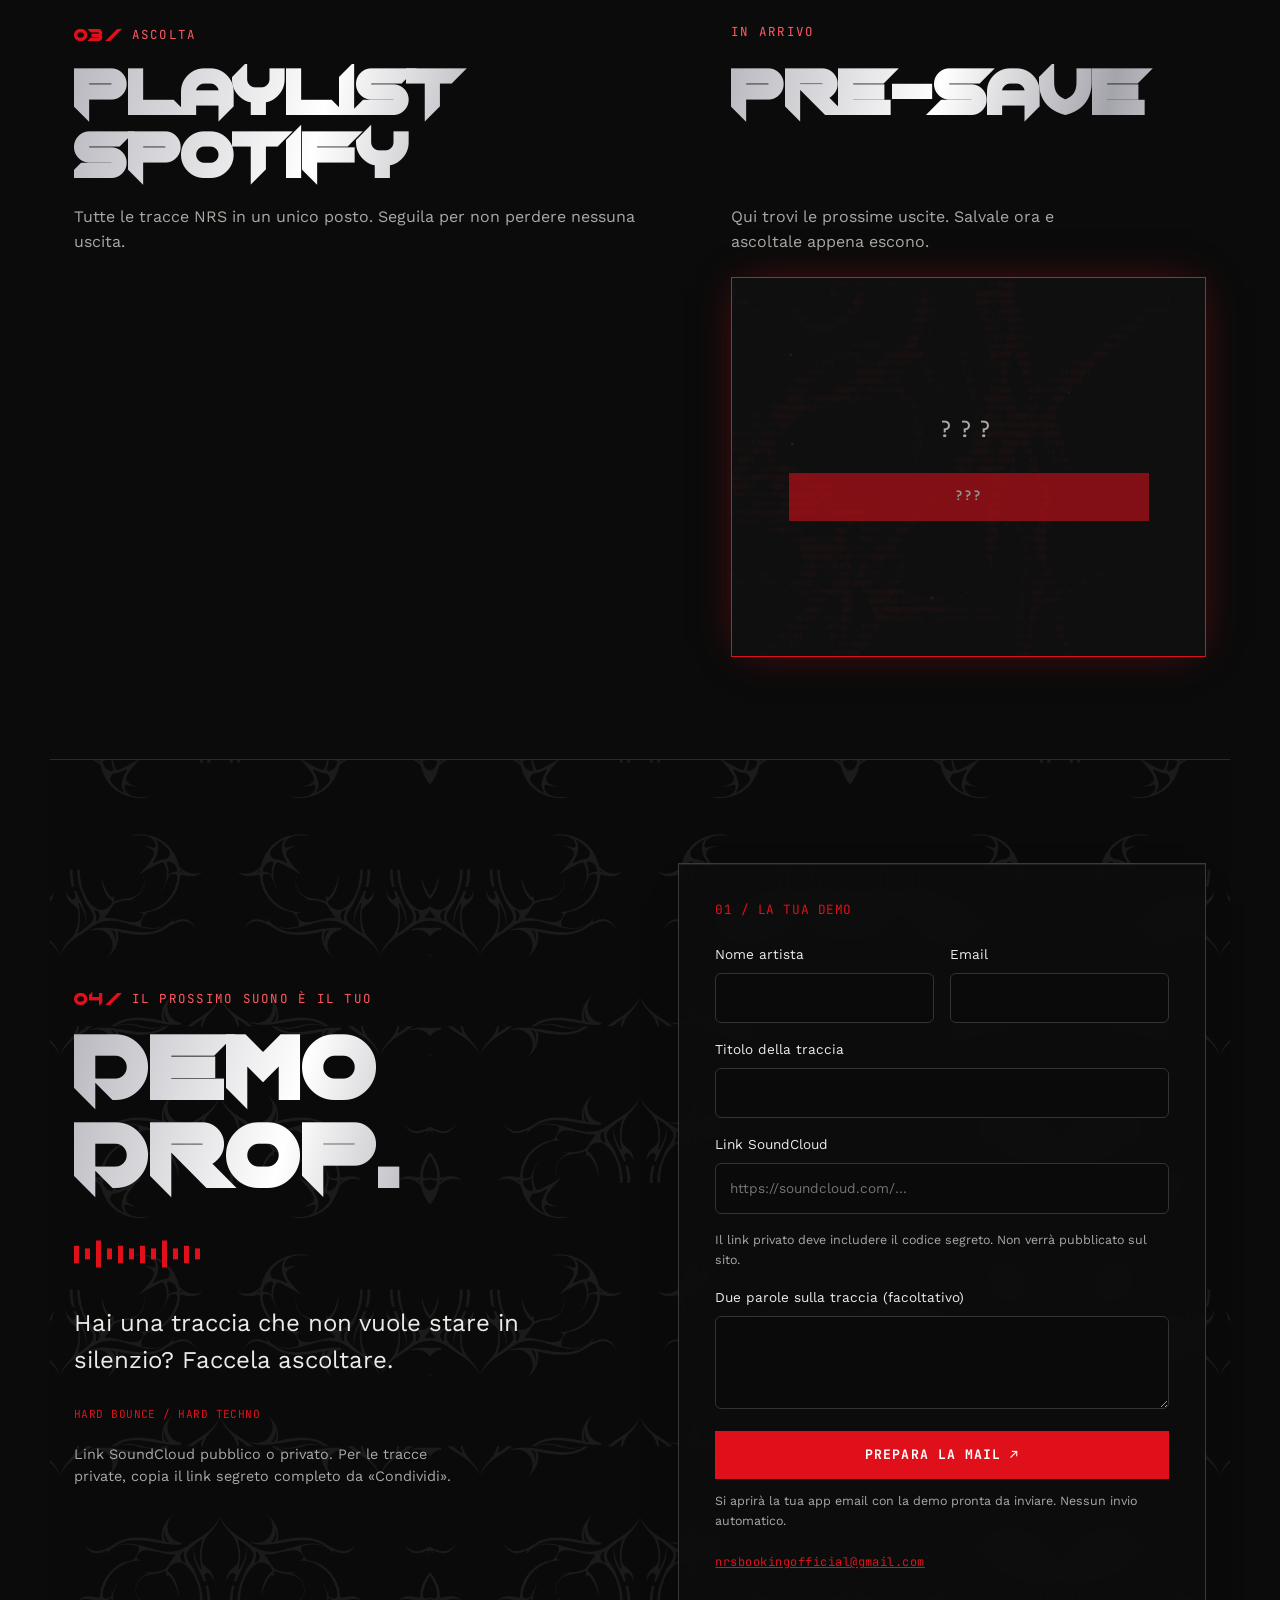
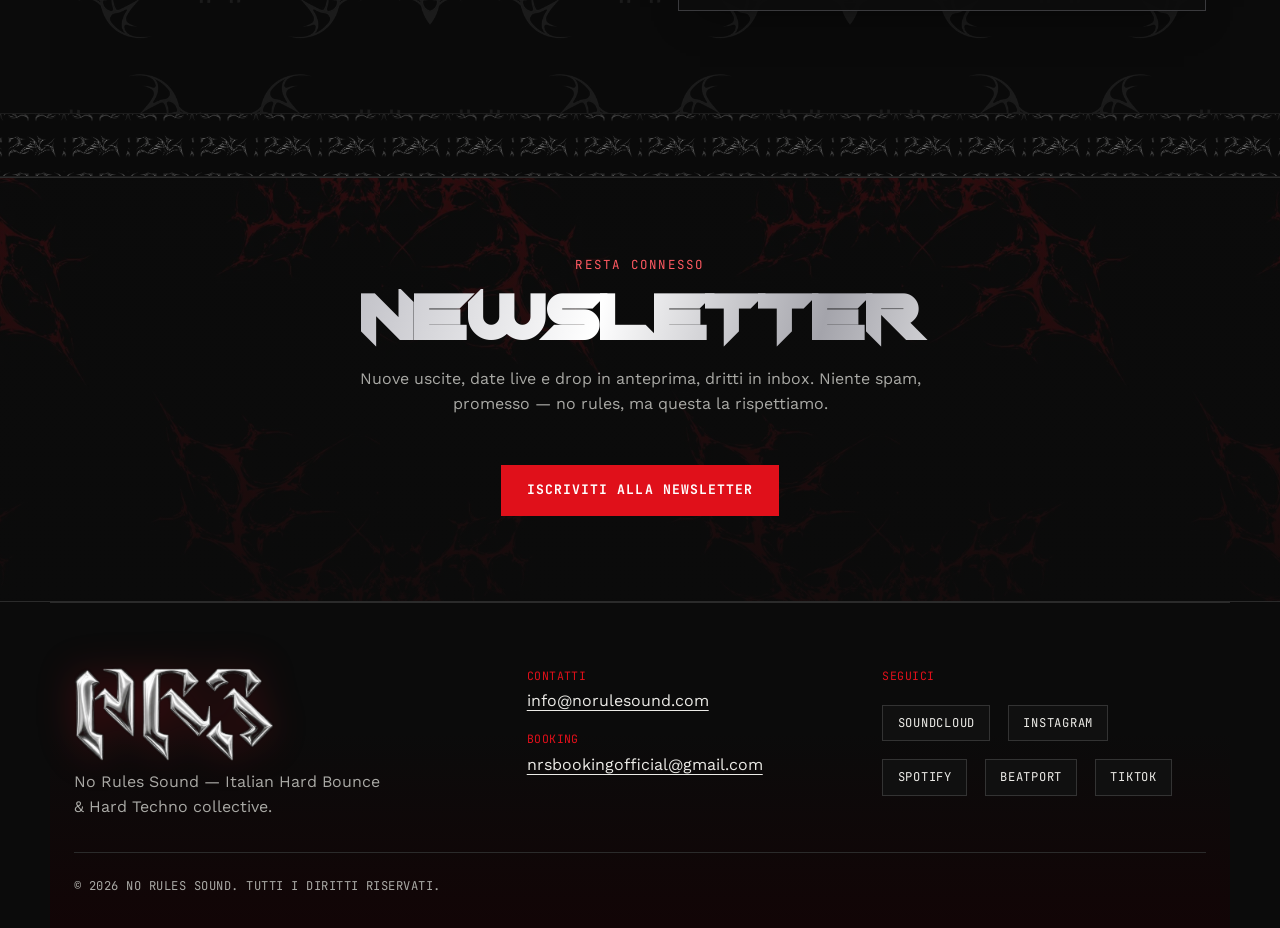
==== commit 3733eaf2: "feat(site): chrome/thorns rebrand, add Giorgio & LEØ, pre-save list - New brand identity from final " ====
--- a/index.html
+++ b/index.html
@@ -3,30 +3,23 @@
 <head>
 <meta charset="UTF-8">
 <meta name="viewport" content="width=device-width, initial-scale=1.0">
-<title>NO RULES SOUND — Hard Bounce / Hard Techno / Industrial Collective</title>
-<meta name="description" content="No Rules Sound — collettivo ed etichetta Hard Bounce / Hard Techno / Industrial. Roster artisti, uscite, playlist e contatti.">
+<title>NO RULES SOUND — Hard Bounce / Hard Techno Collective</title>
+<meta name="description" content="No Rules Sound — collettivo ed etichetta Hard Bounce / Hard Techno. Roster artisti, uscite, playlist e contatti.">
 
 <!-- Open Graph -->
 <meta property="og:title" content="NO RULES SOUND">
-<meta property="og:description" content="Italian Hard Bounce, Hard Techno &amp; Industrial collective.">
+<meta property="og:description" content="Italian Hard Bounce &amp; Hard Techno collective.">
 <meta property="og:type" content="website">
 <meta property="og:url" content="https://norulesound.com/">
 <meta property="og:site_name" content="No Rules Sound">
 <meta property="og:locale" content="it_IT">
 <meta name="twitter:card" content="summary">
 <meta name="twitter:title" content="No Rules Sound — Artists, releases & demo drop">
-<meta name="twitter:description" content="Hard Bounce, Hard Techno e Industrial. Scopri gli artisti NRS, ascolta le uscite e proponi la tua demo.">
+<meta name="twitter:description" content="Hard Bounce e Hard Techno. Scopri gli artisti NRS, ascolta le uscite e proponi la tua demo.">
 <meta name="robots" content="index, follow, max-image-preview:large">
-<meta name="theme-color" content="#0c0b09">
-<meta property="og:image" content="https://norulesound.com/apple-touch-icon.png">
-<meta property="og:image:alt" content="No Rules Sound — NRS logo">
-<meta name="twitter:image" content="https://norulesound.com/apple-touch-icon.png">
 <link rel="canonical" href="https://norulesound.com/">
-<link rel="alternate" hreflang="it" href="https://norulesound.com/">
-<link rel="alternate" hreflang="en" href="https://norulesound.com/?lang=en">
-<link rel="alternate" hreflang="x-default" href="https://norulesound.com/">
 <script type="application/ld+json">
-{"@context":"https://schema.org","@type":"Organization","@id":"https://norulesound.com/#organization","name":"No Rules Sound","alternateName":"NRS","url":"https://norulesound.com/","description":"Collettivo musicale ed etichetta Hard Bounce, Hard Techno e Industrial.","sameAs":["https://soundcloud.com/no-rules-sound-label","https://www.instagram.com/norulesound/","https://open.spotify.com/artist/4ZYpceTd0FQmD7bLuEDhSO","https://www.tiktok.com/@no.rules.sound"]}
+{"@context":"https://schema.org","@type":"Organization","@id":"https://norulesound.com/#organization","name":"No Rules Sound","alternateName":"NRS","url":"https://norulesound.com/","description":"Collettivo musicale ed etichetta Hard Bounce e Hard Techno.","sameAs":["https://soundcloud.com/no-rules-sound-label","https://www.instagram.com/norulesound/","https://open.spotify.com/artist/4ZYpceTd0FQmD7bLuEDhSO","https://www.tiktok.com/@no.rules.sound"]}
 </script>
 
 <link rel="icon" type="image/png" sizes="32x32" href="/favicon-32.png">
@@ -37,16 +30,15 @@
 <link href="https://fonts.googleapis.com/css2?family=JetBrains+Mono:wght@400;500;700&amp;family=Work+Sans:wght@400;500;600;700&amp;display=swap" rel="stylesheet">
 <link rel="stylesheet" href="css/style.css">
 <link rel="stylesheet" href="css/responsive.css">
+<link rel="stylesheet" href="css/rebrand.css">
 </head>
 <body>
 <div class="bg-blobs" aria-hidden="true"><i></i><i></i><i></i></div>
 
-<a href="#main-content" class="skip-link">Vai al contenuto principale</a>
-
 <!-- ============ NAV ============ -->
 <header class="nav" id="nav">
   <a href="#top" class="nav__logo" aria-label="No Rules Sound — Home">
-    <span class="nav__logo-text">NRS</span>
+    <img src="assets/rebrand/logo-bone.webp" alt="NRS" width="120" height="58">
   </a>
   <button class="nav__toggle" id="navToggle" aria-label="Apri menu" data-i18n-aria="menuOpen" aria-expanded="false">
     <span></span><span></span><span></span>
@@ -67,13 +59,15 @@
 </header>
 
 <!-- ============ HERO ============ -->
-<main id="main-content">
 <section class="hero" id="top">
-  <div class="hero__stripe hero__stripe--top" aria-hidden="true"></div>
-  <canvas id="heroCanvas" class="hero__canvas" aria-hidden="true"></canvas>
+  <div class="hero__bg" aria-hidden="true">
+    <img class="hero__layer hero__layer--red" src="assets/rebrand/thorns-red.webp" alt="" width="675" height="1200">
+    <img class="hero__layer hero__layer--chrome" src="assets/rebrand/thorns-chrome.webp" alt="" width="736" height="1308">
+  </div>
   <div class="hero__inner">
-    <p class="eyebrow mono" id="heroEyebrow">Italian Hard Bounce / Hard Techno / Industrial Collective</p>
-    <h1 class="hero__title" id="heroTitle" data-text="NO RULES SOUND">NO RULES SOUND</h1>
+    <p class="eyebrow mono" id="heroEyebrow">Italian Hard Bounce / Hard Techno Collective</p>
+    <h1 class="hero__title" id="heroTitle">NO RULES SOUND</h1>
+    <img class="hero__brand" src="assets/rebrand/logo-chrome.webp" alt="NRS" width="1000" height="470" fetchpriority="high">
     <p class="hero__sub" id="heroSub">NO RULES, JUST SOUND.
 DESTROY THE SILENCE</p>
     <div class="hero__cta">
@@ -81,12 +75,14 @@
       <a href="#uscite" class="btn btn--ghost" data-i18n="heroReleases">Ultime uscite</a>
     </div>
   </div>
-  <div class="hero__stripe hero__stripe--bottom" aria-hidden="true"></div>
-</section>
+  <p class="hero__tag mono" aria-hidden="true">NRS / INDEPENDENT SOUND / FIRENZE</p>
+</section>
+
+<div class="ticker" aria-hidden="true"><div class="ticker__track"><span>NO RULES, JUST SOUND <i></i> DESTROY THE SILENCE <i></i> HARD BOUNCE <i></i> HARD TECHNO <i></i> </span><span>NO RULES, JUST SOUND <i></i> DESTROY THE SILENCE <i></i> HARD BOUNCE <i></i> HARD TECHNO <i></i> </span></div></div>
 
 <!-- ============ ABOUT ============ -->
 <section class="about">
-  <p class="about__text" id="aboutText">No Rules Sound è un collettivo musicale e un’etichetta: Hard Bounce, Hard Techno e Industrial. Scopri il roster, ascolta le uscite NRS Records, richiedi un booking e proponi la tua musica con Demo Drop.</p>
+  <p class="about__text" id="aboutText">No Rules Sound è un collettivo musicale e un’etichetta: Hard Bounce e Hard Techno. Scopri il roster, ascolta le uscite NRS Records, richiedi un booking e proponi la tua musica con Demo Drop.</p>
   <div class="about__socials" id="socialRow"></div>
 </section>
 
@@ -148,7 +144,7 @@
     <h2 class="section__title" id="demoTitle">DEMO<br><span>DROP.</span></h2>
     <div class="demo-signal" aria-hidden="true"><i></i><i></i><i></i><i></i><i></i><i></i><i></i><i></i><i></i><i></i><i></i><i></i></div>
     <p class="demo-drop__copy" data-i18n="demoCopy">Hai una traccia che non vuole stare in silenzio? Faccela ascoltare.</p>
-    <p class="mono demo-drop__genres">HARD BOUNCE / HARD TECHNO / INDUSTRIAL</p>
+    <p class="mono demo-drop__genres">HARD BOUNCE / HARD TECHNO</p>
     <p class="demo-drop__hint" data-i18n="demoHint">Link SoundCloud pubblico o privato. Per le tracce private, copia il link segreto completo da «Condividi».</p>
   </div>
   <form class="demo-form" id="demoForm" action="mailto:nrsbookingofficial@gmail.com" method="post">
@@ -178,14 +174,12 @@
   <div id="newsletterFormWrap"><!-- generato via JS --></div>
 </section>
 
-</main>
-
 <!-- ============ CONTATTI / FOOTER ============ -->
 <footer class="footer" id="contatti">
   <div class="footer__top">
     <div>
-      <p class="footer__logo">NRS</p>
-      <p class="footer__tag" data-i18n="footerTag">No Rules Sound — Italian Hard Bounce, Hard Techno &amp; Industrial collective.</p>
+      <img class="footer__brand" src="assets/rebrand/logo-chrome.webp" alt="No Rules Sound" width="220" height="103" loading="lazy">
+      <p class="footer__tag" data-i18n="footerTag">No Rules Sound — Italian Hard Bounce &amp; Hard Techno collective.</p>
     </div>
     <div class="footer__contacts">
       <p class="mono footer__label" data-i18n="navContacts">Contatti</p>
--- a/css/style.css
+++ b/css/style.css
@@ -826,3 +826,8 @@
   text-transform: uppercase;
   letter-spacing: 0.04em;
 }
+
+/* Keyboard accessibility: skip navigation without changing the default layout. */
+.skip-link{position:fixed;top:0;left:1rem;z-index:9999;transform:translateY(-150%);background:#ece7db;color:#0c0b09;padding:.7rem 1rem;font:700 1rem system-ui,sans-serif;text-decoration:none}
+.skip-link:focus{transform:translateY(0)}
+#main-content{display:block}
--- a/css/rebrand.css
+++ b/css/rebrand.css
@@ -0,0 +1,131 @@
+/* NRS — Nov 2026 identity: black / bone / signal red + liquid chrome, thorns & sigils. */
+:root{
+  --bg:#0b0b0b;--bg-raised:#121212;--bg-raised-2:#181818;--paper:#ecebe7;--paper-dim:#a9a9a5;
+  --amber:#e0101a;--amber-dim:#a30d14;--red:#e0101a;--wire:#2b2b2b;--glass-bg:#101010;--glass-border:#333;
+  --chrome:linear-gradient(105deg,#b9b9c0 0%,#ffffff 20%,#a4a4ab 36%,#ffffff 52%,#9a9aa1 68%,#f6f6f8 84%,#b4b4ba 100%);
+}
+body{background:var(--bg)}
+body::before{content:"";position:fixed;inset:0;z-index:100;pointer-events:none;background:url('../assets/grain.svg');opacity:.07;mix-blend-mode:overlay}
+.bg-blobs{display:none}
+::selection{background:var(--red);color:#fff}
+
+/* NAV */
+.nav{background:rgba(11,11,11,.82);border-bottom:1px solid #2a2a2a;backdrop-filter:blur(14px) saturate(1.2);-webkit-backdrop-filter:blur(14px) saturate(1.2)}
+.nav__logo{height:auto;display:flex;align-items:center}
+.nav__logo img{width:84px;height:auto;transition:filter .3s}
+.nav__logo:hover img{filter:drop-shadow(0 0 10px rgba(224,16,26,.7))}
+.nav__links a{position:relative}
+.nav__links a::after{content:"";position:absolute;left:0;right:0;bottom:-6px;height:1px;background:var(--red);transform:scaleX(0);transform-origin:left;transition:transform .3s}
+.nav__links a:hover::after,.nav__links a.is-active::after{transform:scaleX(1)}
+
+/* HERO */
+.hero{position:relative;overflow:hidden;isolation:isolate;min-height:min(92vh,820px);padding:5.5rem max(1.5rem,calc((100vw - 1180px)/2)) 4.5rem;
+  display:flex;flex-direction:column;align-items:flex-start;justify-content:center;text-align:left;background:#0b0b0b}
+.hero::before,.hero::after{display:none}
+.hero__bg{position:absolute;inset:0;z-index:-1;overflow:hidden}
+.hero__layer{position:absolute;top:50%;height:130%;width:auto;max-width:none;will-change:transform}
+.hero__layer--red{left:-4%;opacity:.55;transform:translate3d(calc(var(--mx,0)*-14px),calc(-50% + var(--my,0)*-10px),0);mask-image:linear-gradient(90deg,#000 0,transparent 75%);-webkit-mask-image:linear-gradient(90deg,#000 0,transparent 75%)}
+.hero__layer--chrome{right:-2%;opacity:.9;filter:contrast(1.08);transform:translate3d(calc(var(--mx,0)*18px),calc(-50% + var(--my,0)*12px),0);mask-image:linear-gradient(270deg,#000 25%,transparent 100%);-webkit-mask-image:linear-gradient(270deg,#000 25%,transparent 100%)}
+.hero__bg::after{content:"";position:absolute;inset:0;background:radial-gradient(ellipse at 28% 55%,rgba(11,11,11,.0) 0,rgba(11,11,11,.55) 70%),linear-gradient(180deg,rgba(11,11,11,.5),transparent 25%,transparent 70%,#0b0b0b)}
+.hero__inner{max-width:720px;margin:0;transform:none!important;width:100%}
+.hero .eyebrow{color:var(--paper-dim);max-width:44ch;font-size:.66rem;margin-bottom:1.6rem}
+.hero__title{position:absolute;width:1px;height:1px;overflow:hidden;clip:rect(0 0 0 0);white-space:nowrap;margin:0}
+.hero__brand{display:block;width:clamp(260px,46vw,620px);height:auto;margin:0 0 1.6rem;max-width:100%;
+  filter:drop-shadow(0 8px 30px rgba(0,0,0,.8)) drop-shadow(0 0 40px rgba(224,16,26,.18))}
+.hero__sub{margin:0;font-family:var(--font-display);font-size:clamp(.95rem,1.8vw,1.25rem);letter-spacing:.14em;line-height:1.5;color:var(--paper)}
+.hero__sub::first-line{color:var(--red)}
+.hero__cta{justify-content:flex-start;margin-top:2.2rem}
+.hero__tag{position:absolute;right:max(1.5rem,calc((100vw - 1180px)/2));bottom:1.6rem;margin:0;font-size:.6rem;letter-spacing:.2em;color:var(--paper-dim)}
+
+/* chrome shine sweep over the hero logo */
+.hero__inner>*{opacity:0;transform:translateY(18px);animation:hero-in .8s cubic-bezier(.2,.7,.2,1) forwards}
+.hero__inner>*:nth-child(2){animation-delay:.05s}.hero__inner>*:nth-child(3){animation-delay:.15s}
+.hero__inner>*:nth-child(4){animation-delay:.3s}.hero__inner>*:nth-child(5){animation-delay:.42s}
+@keyframes hero-in{to{opacity:1;transform:none}}
+@media(prefers-reduced-motion:no-preference){.hero__brand{animation:hero-in .8s .15s forwards,chrome-glow 6s 1.2s ease-in-out infinite}
+  @keyframes chrome-glow{50%{filter:drop-shadow(0 8px 30px rgba(0,0,0,.8)) drop-shadow(0 0 55px rgba(224,16,26,.42)) brightness(1.1)}}}
+
+/* TICKER */
+.ticker{overflow:hidden;background:var(--red);color:#0b0b0b;border-block:1px solid #000;white-space:nowrap}
+.ticker__track{display:inline-flex;width:max-content;animation:ticker 38s linear infinite}
+.ticker span{font-family:var(--font-display);font-size:clamp(.9rem,1.6vw,1.2rem);letter-spacing:.12em;padding:.7rem 0}
+.ticker i{display:inline-block;width:.6em;height:.6em;margin:0 1.4em;background:#0b0b0b;transform:rotate(45deg)}
+@keyframes ticker{to{transform:translateX(-50%)}}
+@media(prefers-reduced-motion:reduce){.ticker__track{animation:none}}
+
+/* CHROME TYPE */
+.section__title,.about__text strong{background:var(--chrome);background-size:220% 100%;-webkit-background-clip:text;background-clip:text;-webkit-text-fill-color:transparent;color:transparent;text-shadow:none}
+.section__title::before,.section__title::after{display:none}
+@media(prefers-reduced-motion:no-preference){.section__title{animation:chrome-pan 9s ease-in-out infinite alternate}@keyframes chrome-pan{to{background-position:100% 0}}}
+.section__title--sm{font-size:clamp(1.6rem,3vw,2.5rem)}
+.section__title{font-size:clamp(2rem,5vw,4rem)}
+body{counter-reset:sec}
+.section{counter-increment:sec}
+.section .eyebrow:first-of-type::before{content:counter(sec,decimal-leading-zero) " / ";color:var(--red);font-family:var(--font-display);font-size:1.4em;letter-spacing:.04em;margin-right:.35em;vertical-align:-.12em}
+#playlist .split__col:nth-child(2) .eyebrow::before,#newsletter .eyebrow::before{content:none}
+.eyebrow,.artist-card__genre{color:#ff5a62}
+.section__head{border-top:1px solid var(--wire);padding-top:1.5rem}
+
+/* DIVIDERS = sigil script strip */
+.divider,.newsletter__stripe{height:64px;background:#0b0b0b url('../assets/rebrand/sigil-script.webp') repeat-x;background-size:auto 64px;opacity:.55;border-block:1px solid var(--wire);animation:none;filter:none}
+@media(prefers-reduced-motion:no-preference){.divider,.newsletter__stripe{animation:sigil-drift 60s linear infinite}@keyframes sigil-drift{to{background-position:-700px 0}}}
+
+/* ABOUT */
+.about{max-width:1000px;padding-block:3.5rem}
+.about__text{text-align:left;font-size:1.08rem;line-height:1.8}
+.about__socials{justify-content:flex-start}
+.btn,.social-pill,.artist-card,.presave-box,.demo-form{border-radius:0}
+.social-pill{transition:border-color .25s,color .25s,background .25s}
+.social-pill:hover{border-color:var(--red);background:rgba(224,16,26,.12);color:#fff}
+.btn--primary{background:var(--red);border-color:var(--red);color:#fff;position:relative;overflow:hidden}
+.btn--primary::after{content:"";position:absolute;inset:0;background:linear-gradient(105deg,transparent 30%,rgba(255,255,255,.45) 50%,transparent 70%);transform:translateX(-120%);transition:transform .6s}
+.btn--primary:hover::after{transform:translateX(120%)}
+.btn--ghost{border-color:#8b8b91}
+
+/* CARDS: brushed-metal frame + moving specular */
+.artist-card{position:relative;border:1px solid transparent;background:
+  linear-gradient(155deg,#1b1b1c,#0d0d0d 70%) padding-box,
+  linear-gradient(135deg,#8f8f95,#2a2a2c 30%,#c9c9ce 50%,#2a2a2c 70%,#76767c) border-box;box-shadow:none;backdrop-filter:none;transition:box-shadow .3s}
+.artist-card::before{display:none}
+.artist-card::after{content:"";position:absolute;inset:0;pointer-events:none;background:radial-gradient(circle at var(--px,50%) var(--py,50%),rgba(255,255,255,.12),transparent 45%);opacity:0;transition:opacity .3s}
+.artist-card:hover::after,.artist-card.is-tilting::after{opacity:1}
+.artist-card:hover{box-shadow:0 0 0 1px rgba(224,16,26,.7),0 20px 50px -20px rgba(224,16,26,.55)}
+.artist-card__photo-frame{border-radius:0;width:96px;height:112px;border:1px solid #6d6d72}
+.artist-card__photo{object-fit:cover}
+.artist-card__booking{border-color:var(--red);color:var(--paper)}
+.artist-card__name{background:var(--chrome);-webkit-background-clip:text;background-clip:text;-webkit-text-fill-color:transparent}
+.roster-group:has(#productionGrid){margin-top:4rem;padding-top:2rem;border-top:1px solid var(--wire)}
+#productionGrid{grid-template-columns:repeat(4,minmax(0,1fr));gap:1rem}
+.producer-card{min-height:0;padding:1.1rem;transform:none!important}
+.producer-card .artist-card__photo-frame{width:64px;height:72px;flex-shrink:0;filter:grayscale(1) contrast(1.1);transition:filter .3s}
+.producer-card:hover .artist-card__photo-frame{filter:none}
+.producer-card .artist-card__id{font-size:.5rem}
+.producer-card .artist-card__name{font-size:1.15rem;margin-top:1rem}
+.producer-card .artist-card__genre{font-size:.58rem;line-height:1.6}
+.producer-card .artist-card__bio{font-size:.8rem;line-height:1.65}
+.producer-card .artist-card__links{gap:.6rem;margin-top:auto;padding-top:1rem}
+.producer-card .artist-card__links a{font-size:.58rem;min-height:28px;display:inline-flex;align-items:center}
+
+/* RELEASES / PRESAVE / DEMO */
+.presave-box{background:linear-gradient(#101010ee,#101010ee),url('../assets/rebrand/thorns-red.webp') center/cover;border:1px solid var(--red);box-shadow:0 0 40px -12px rgba(224,16,26,.5)}
+.demo-drop{position:relative;isolation:isolate}
+.demo-drop::before{content:"";position:absolute;inset:0;z-index:-1;background:url('../assets/rebrand/sigil-weave.webp') center/420px;opacity:.07}
+.demo-form{background:rgba(14,14,14,.92);border:1px solid #3a3a3d}
+.newsletter{background:linear-gradient(#0b0b0bd9,#0b0b0bf2),url('../assets/rebrand/medallion.webp') center/520px;border-block:1px solid var(--wire)}
+.newsletter .about__socials{justify-content:center}
+.footer{background:linear-gradient(180deg,#0b0b0b,#0b0b0b 40%,#120506);border-top:1px solid var(--wire)}
+.footer__brand{width:200px;height:auto;filter:drop-shadow(0 0 18px rgba(224,16,26,.25))}
+
+a:focus-visible,button:focus-visible,input:focus-visible,textarea:focus-visible{outline:2px solid var(--red);outline-offset:4px}
+
+/* RESPONSIVE */
+@media(min-width:1800px){.section,.about,.footer__top{max-width:1500px;margin-inline:auto}#productionGrid{grid-template-columns:repeat(4,1fr)}}
+@media(max-width:1000px){#productionGrid{grid-template-columns:repeat(2,minmax(0,1fr))}
+  .hero{min-height:640px;padding-top:5rem}.hero__layer--chrome{opacity:.5;right:-30%}.hero__layer--red{opacity:.4}}
+@media(max-width:600px){.hero{min-height:600px;padding:4.5rem 1rem 3.5rem}.hero__brand{width:min(88%,380px)}
+  .hero__layer--chrome{right:-60%;opacity:.35}.hero__tag{left:1rem;right:auto;font-size:.52rem}
+  .about{padding-inline:1rem}.nav__logo img{width:70px}.section__title{font-size:clamp(1.6rem,8vw,2.6rem)}.divider,.newsletter__stripe{height:44px;background-size:auto 44px}}
+@media(max-width:420px){#productionGrid{grid-template-columns:1fr}.producer-card{padding:1.2rem}.producer-card .artist-card__bio{font-size:.85rem}}
+@media(prefers-reduced-motion:reduce){.hero__inner>*,.hero__brand{opacity:1!important;transform:none!important;animation:none!important}.divider,.newsletter__stripe,.section__title{animation:none!important}}
+.btn.is-disabled{pointer-events:none;cursor:default;opacity:.55}
+.presave-box__track{font-size:1.4rem;letter-spacing:.3em;text-align:center}
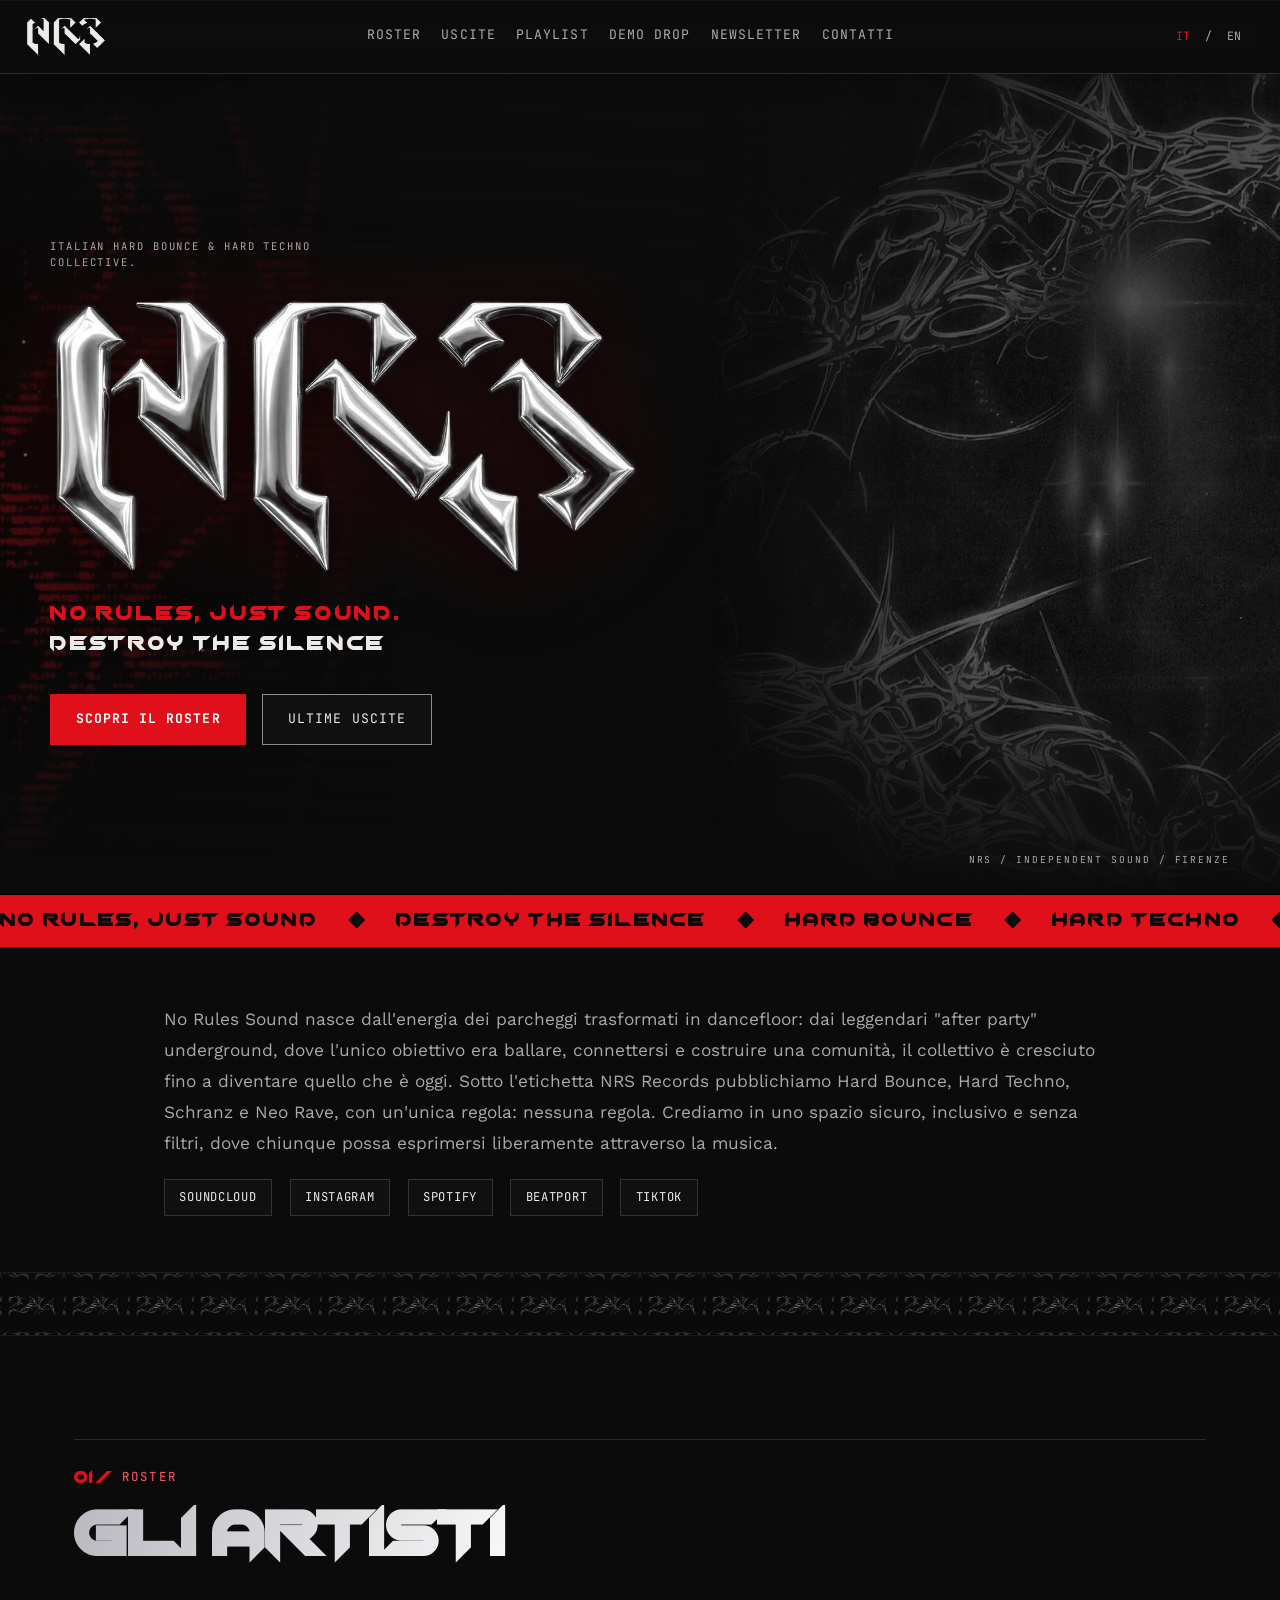
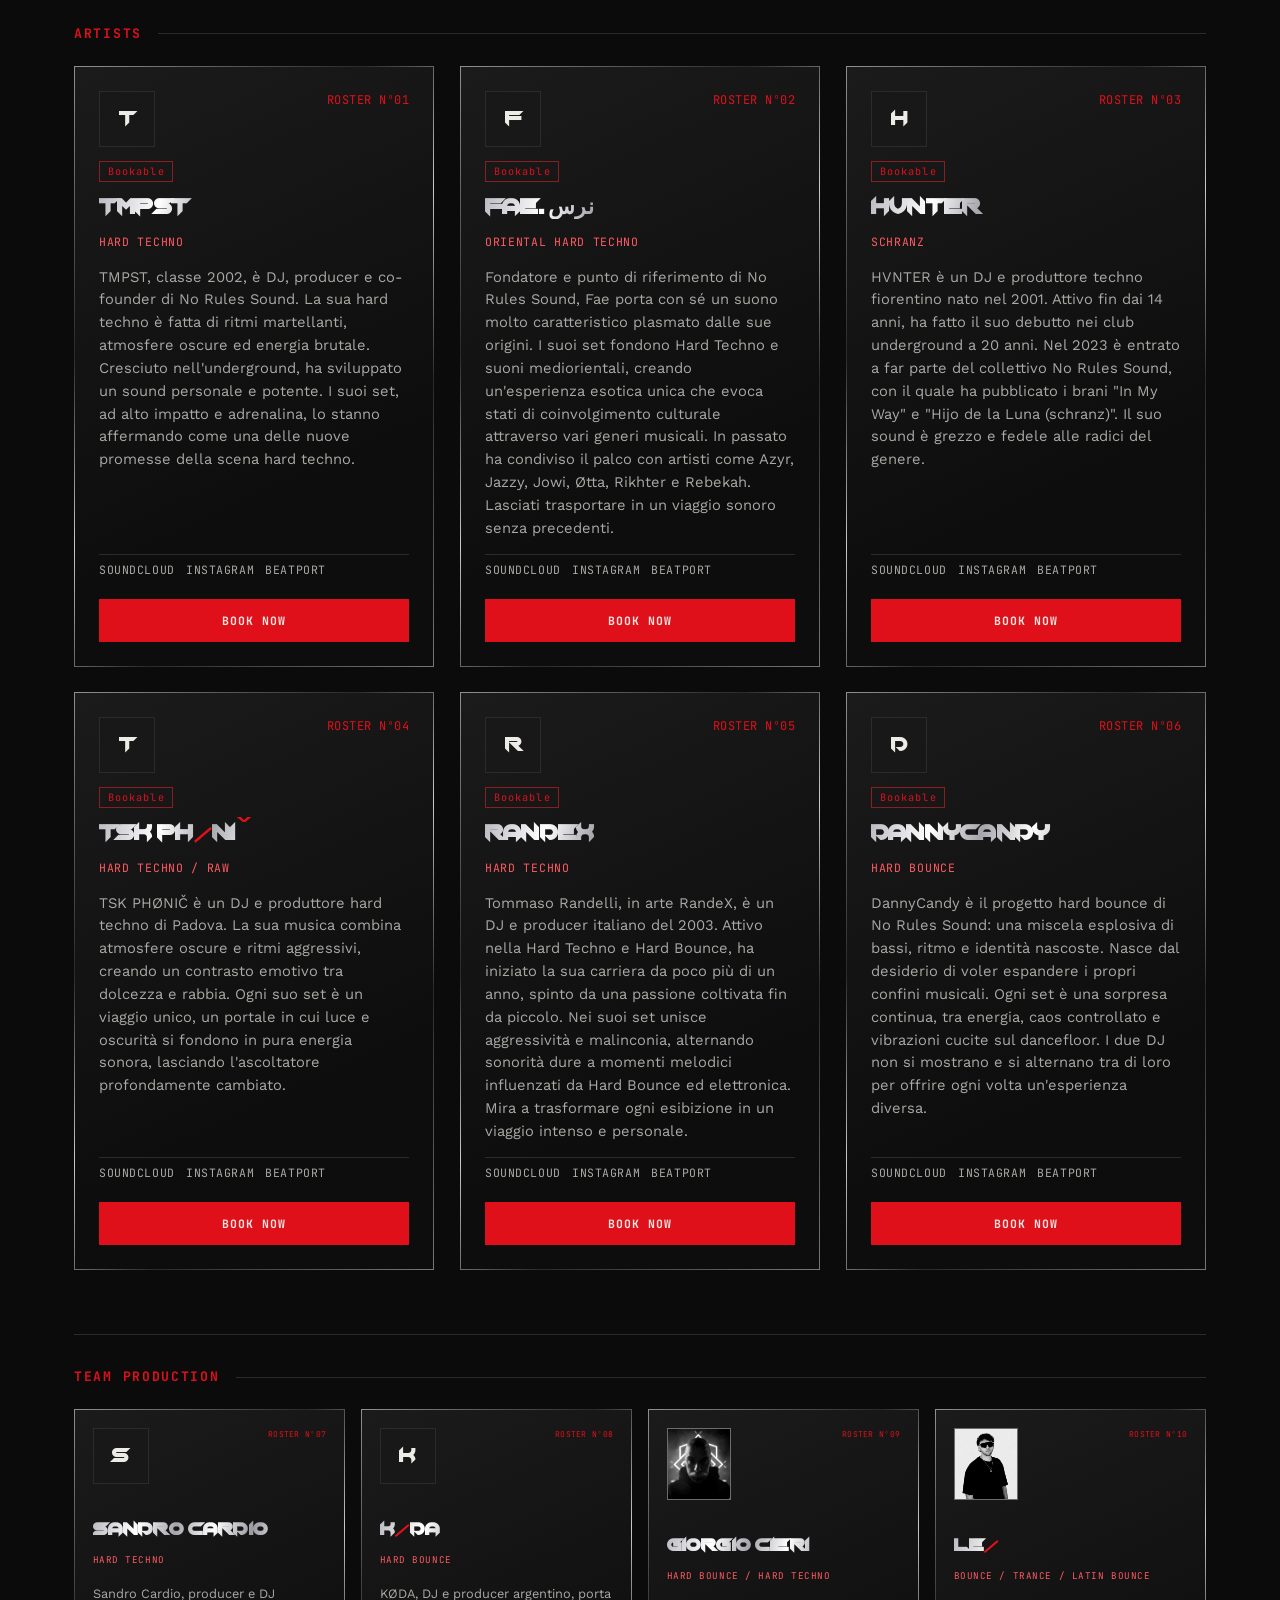
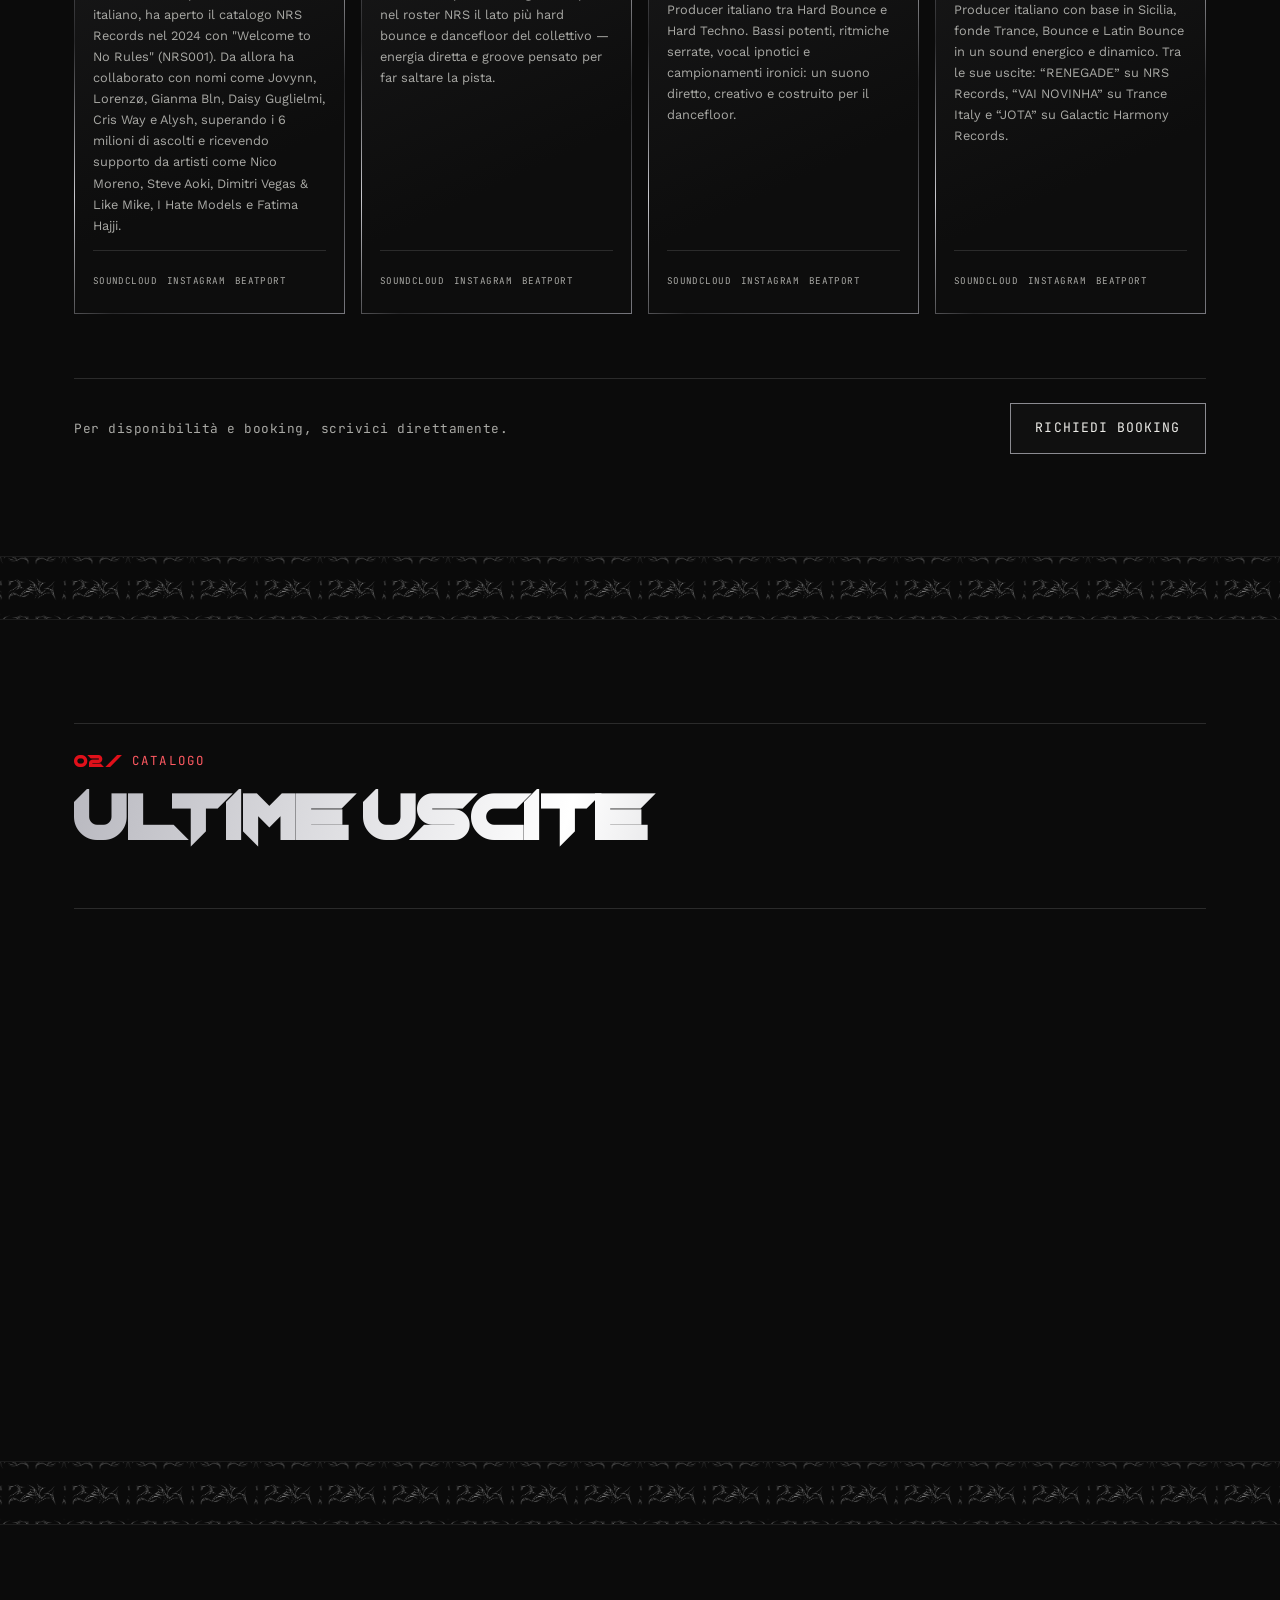
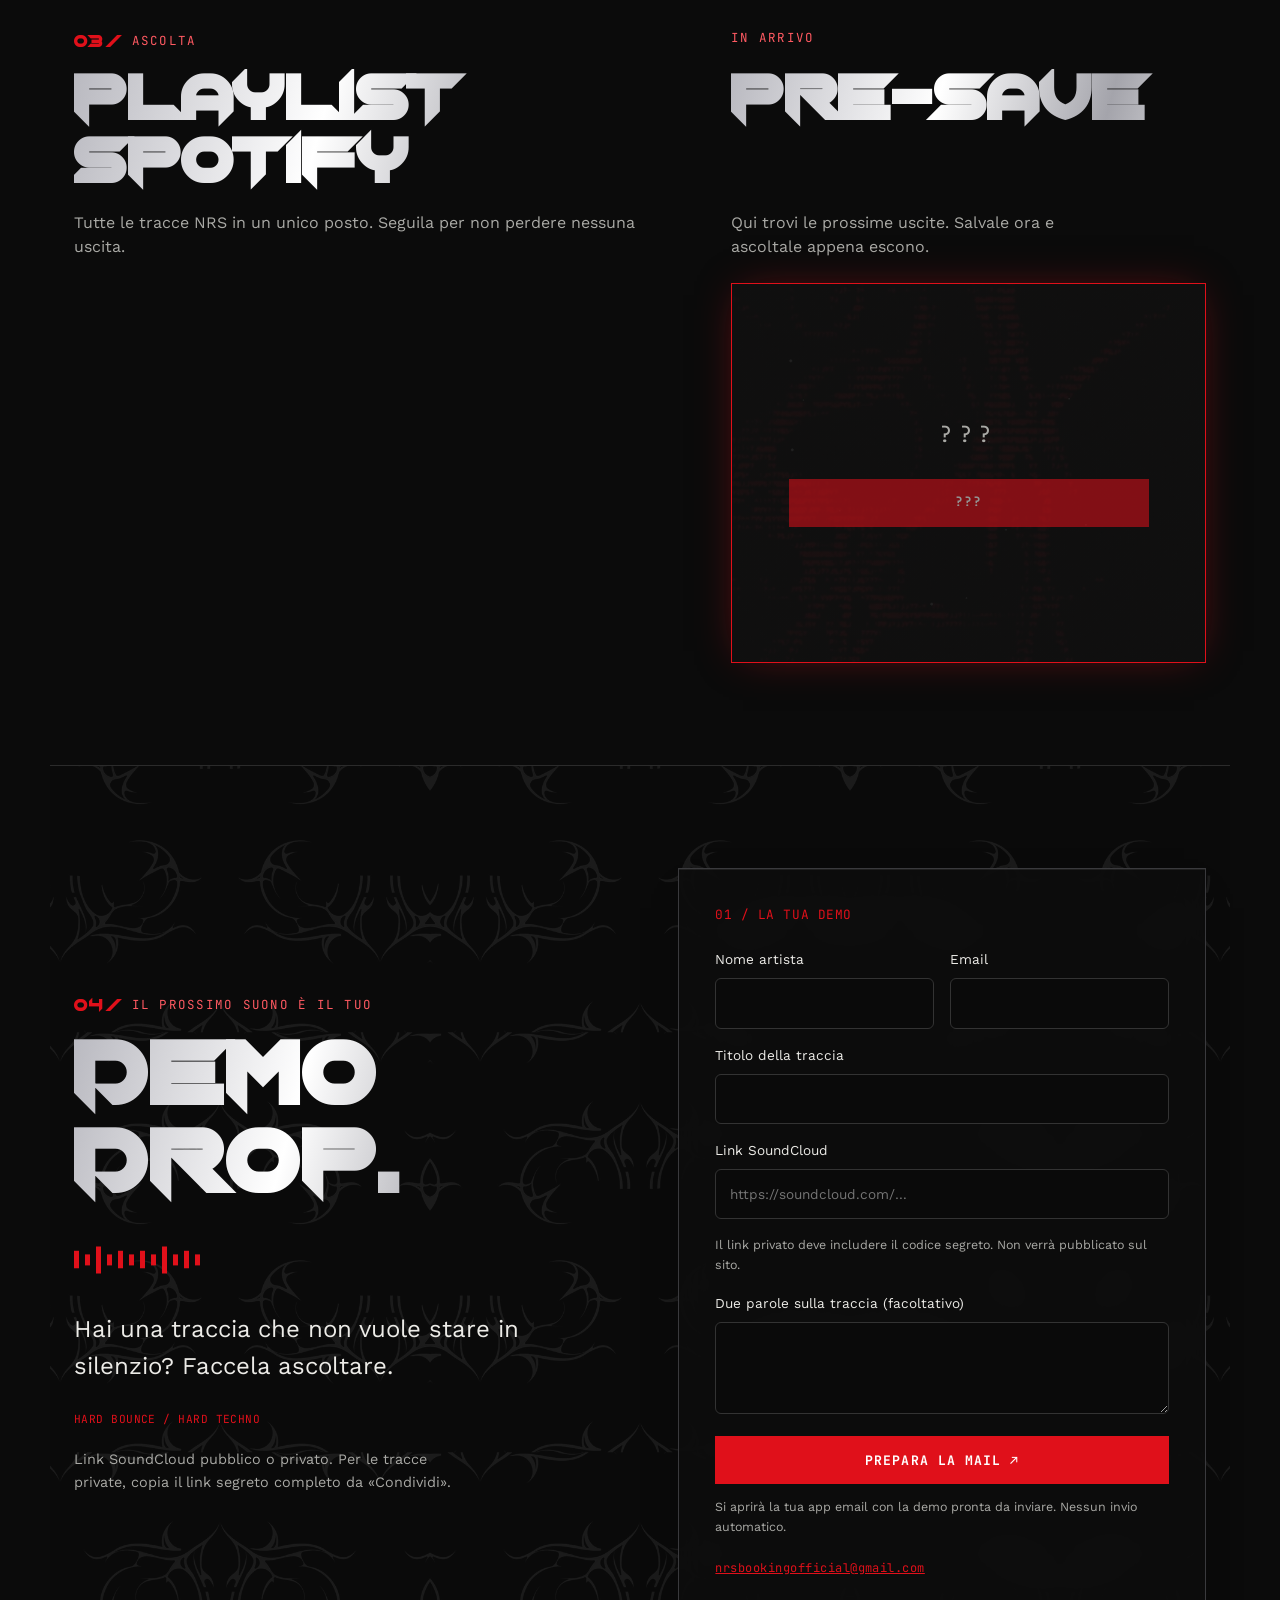
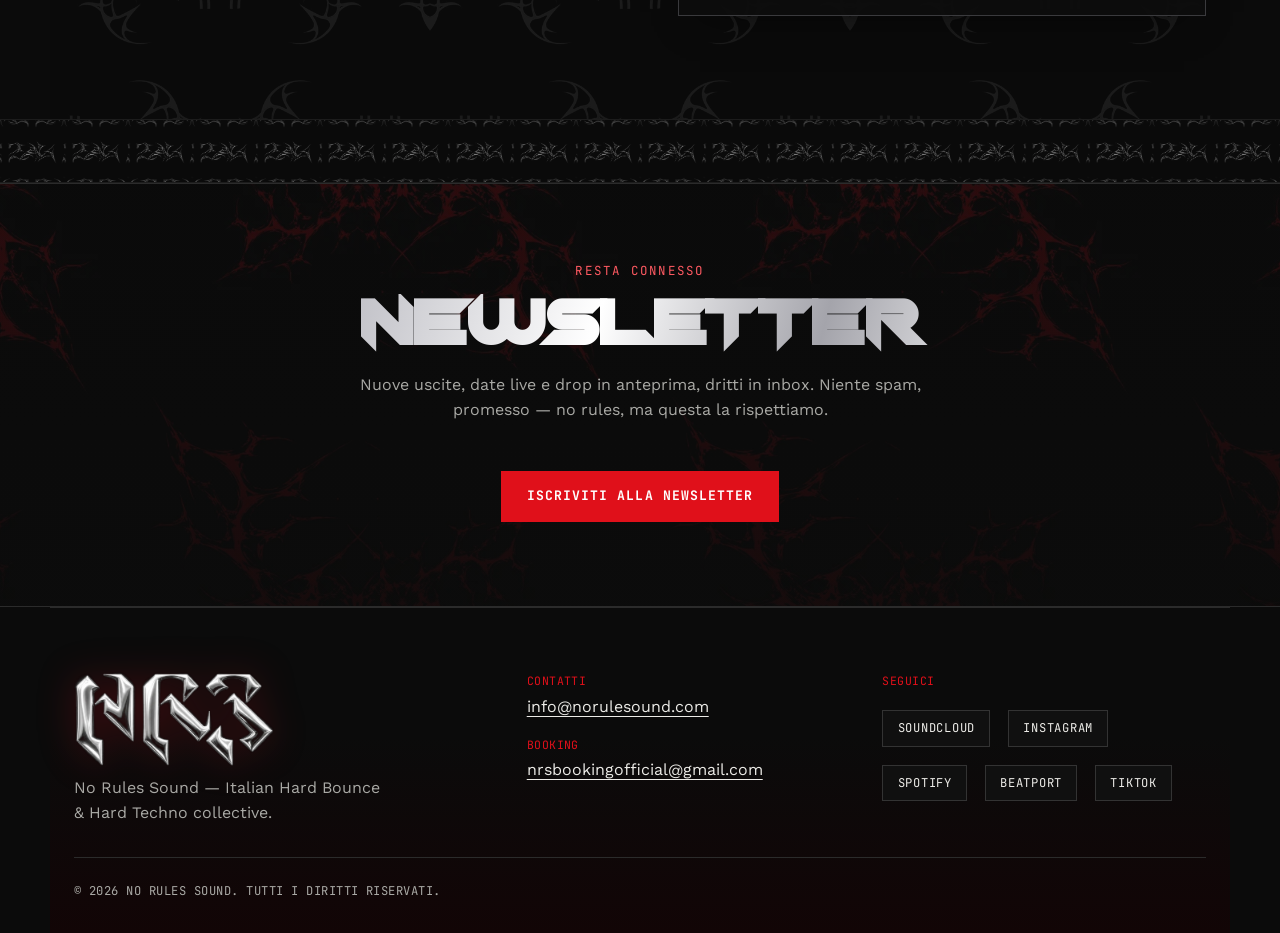
==== commit ce8f3031: "feat(seo): AI-friendly robots.txt and llms.txt Co-Authored-By: Claude Sonnet 5.5 <noreply@anthropic." ====
--- a/index.html
+++ b/index.html
@@ -18,12 +18,15 @@
 <meta name="twitter:description" content="Hard Bounce e Hard Techno. Scopri gli artisti NRS, ascolta le uscite e proponi la tua demo.">
 <meta name="robots" content="index, follow, max-image-preview:large">
 <link rel="canonical" href="https://norulesound.com/">
+<link rel="alternate" type="text/plain" href="/llms.txt" title="No Rules Sound — riassunto per AI">
 <script type="application/ld+json">
 {"@context":"https://schema.org","@type":"Organization","@id":"https://norulesound.com/#organization","name":"No Rules Sound","alternateName":"NRS","url":"https://norulesound.com/","description":"Collettivo musicale ed etichetta Hard Bounce e Hard Techno.","sameAs":["https://soundcloud.com/no-rules-sound-label","https://www.instagram.com/norulesound/","https://open.spotify.com/artist/4ZYpceTd0FQmD7bLuEDhSO","https://www.tiktok.com/@no.rules.sound"]}
 </script>
 
 <link rel="icon" type="image/png" sizes="32x32" href="/favicon-32.png">
-<link rel="icon" type="image/svg+xml" sizes="any" href="/favicon.svg">
+<link rel="icon" href="/favicon.ico" sizes="any">
+<link rel="icon" type="image/png" sizes="192x192" href="/icon-192.png">
+<meta name="theme-color" content="#0b0b0b">
 <link rel="apple-touch-icon" sizes="180x180" href="/apple-touch-icon.png">
 <link rel="preconnect" href="https://fonts.googleapis.com">
 <link rel="preconnect" href="https://fonts.gstatic.com" crossorigin>
--- a/css/rebrand.css
+++ b/css/rebrand.css
@@ -129,3 +129,9 @@
 @media(prefers-reduced-motion:reduce){.hero__inner>*,.hero__brand{opacity:1!important;transform:none!important;animation:none!important}.divider,.newsletter__stripe,.section__title{animation:none!important}}
 .btn.is-disabled{pointer-events:none;cursor:default;opacity:.55}
 .presave-box__track{font-size:1.4rem;letter-spacing:.3em;text-align:center}
+
+/* Ø / Č disegnate in stile Chopsic (il font non le include) */
+.gx{position:relative;display:inline-block;-webkit-text-fill-color:inherit}
+.gx--slash::after{content:"";position:absolute;left:-10%;right:-10%;top:46%;height:.17em;background:var(--red);transform:rotate(-38deg);clip-path:polygon(0 30%,100% 0,100% 70%,0 100%)}
+.gx--caron::before{content:"";position:absolute;left:8%;width:84%;top:-.26em;height:.26em;background:var(--red);clip-path:polygon(0 0,28% 0,50% 62%,72% 0,100% 0,56% 100%,44% 100%)}
+.artist-card__name{padding-top:.3em;margin-top:-.3em}
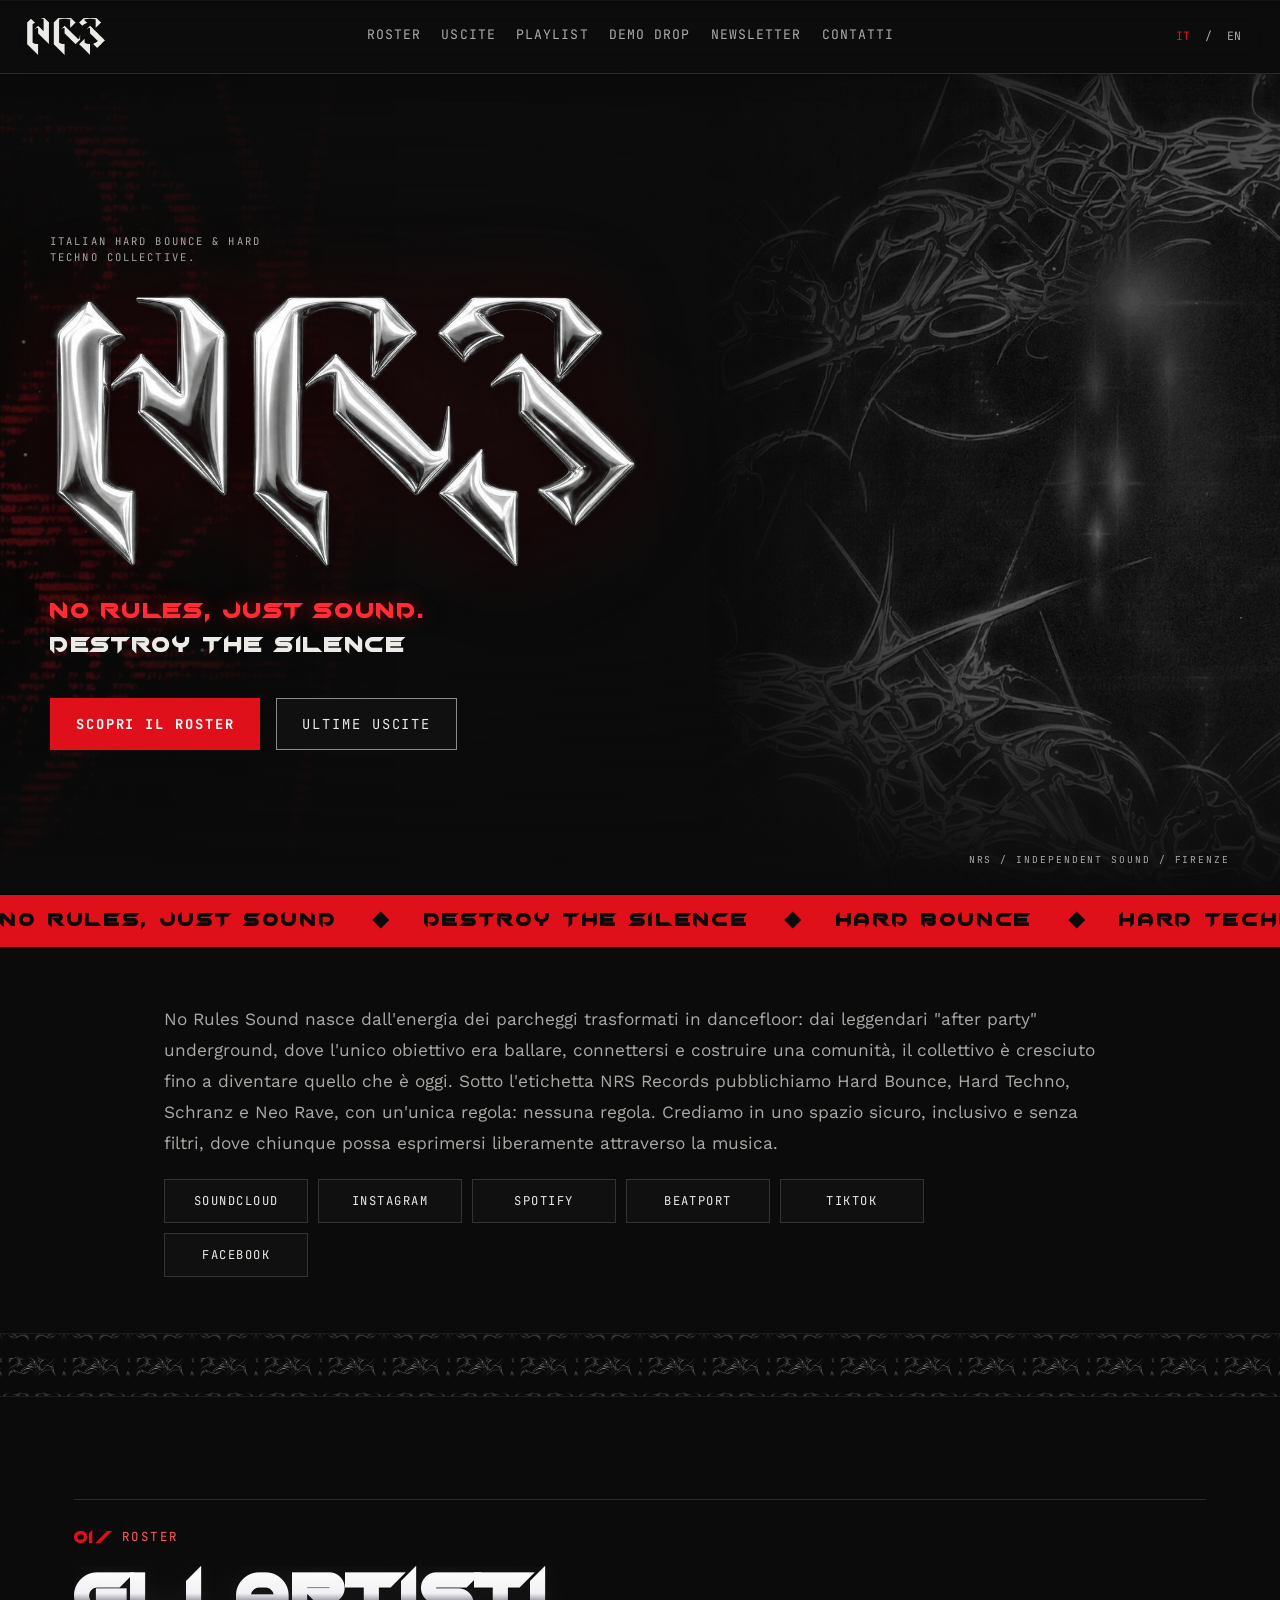
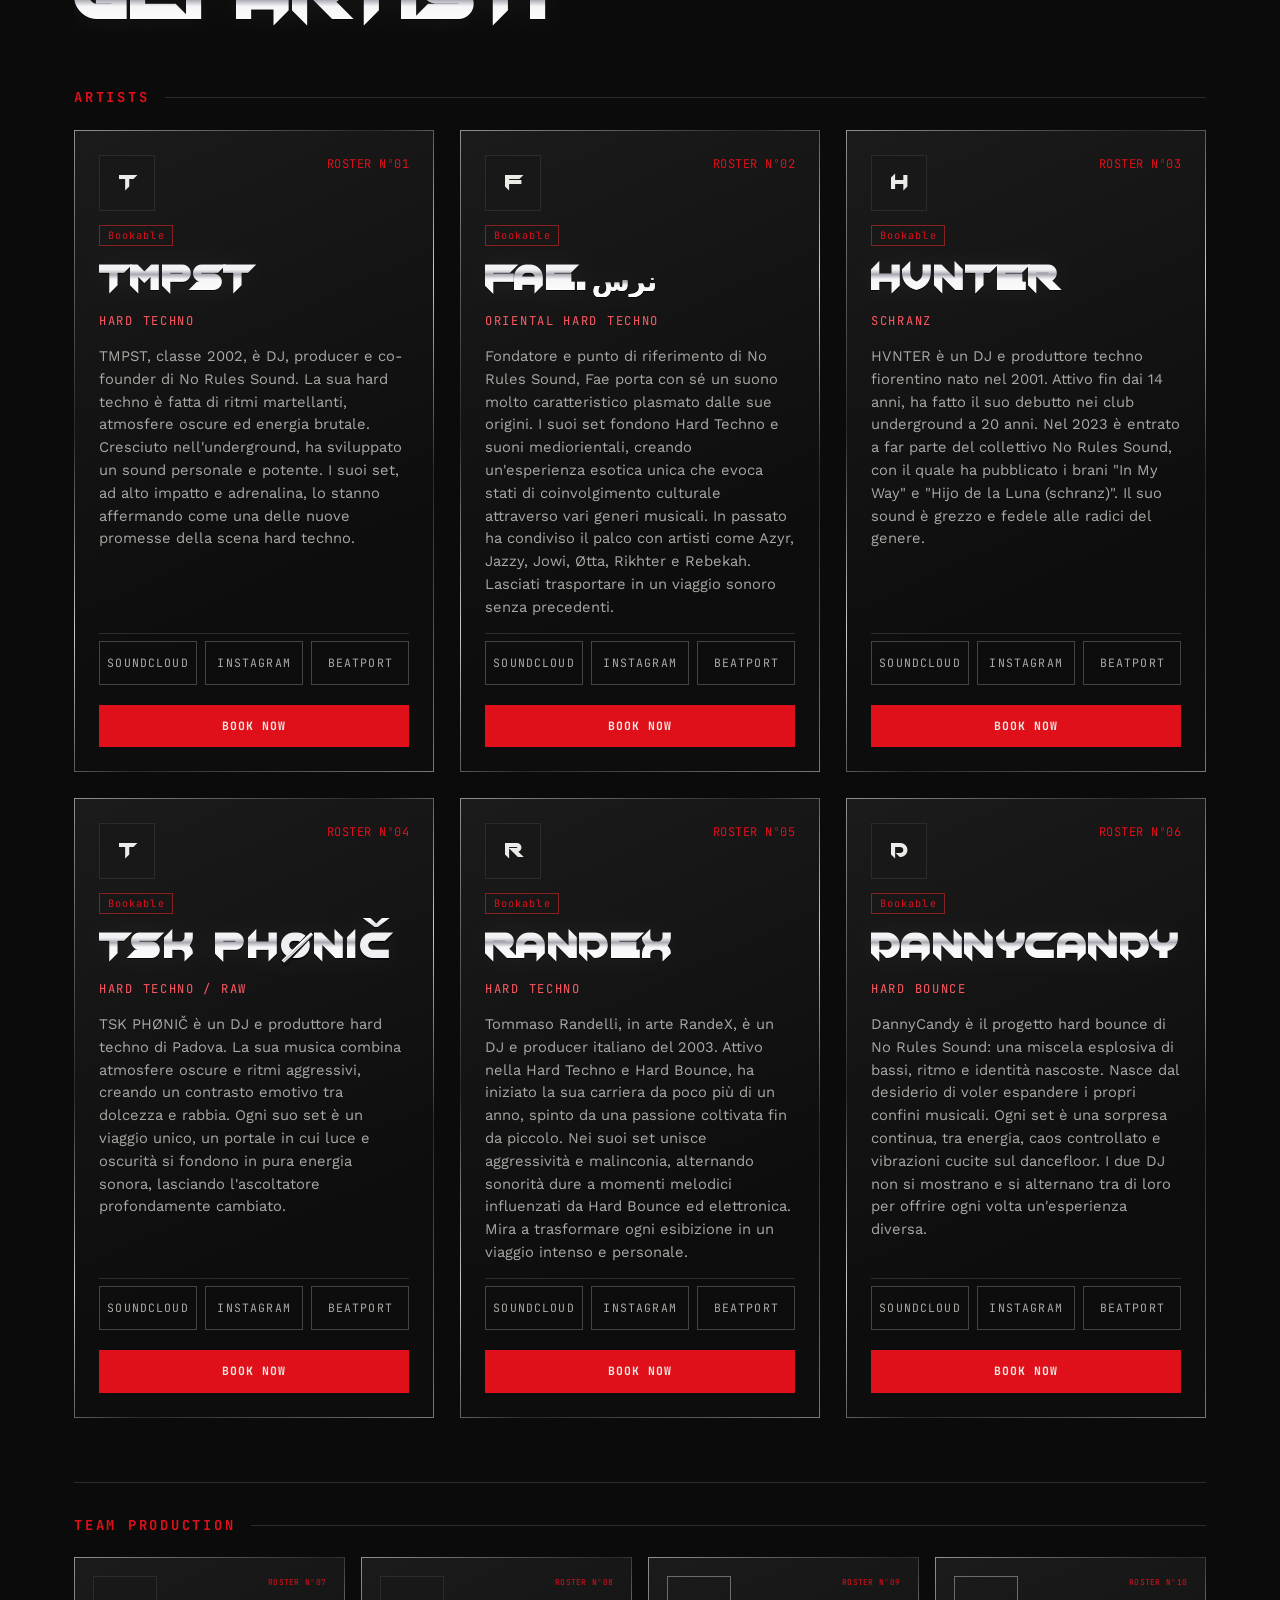
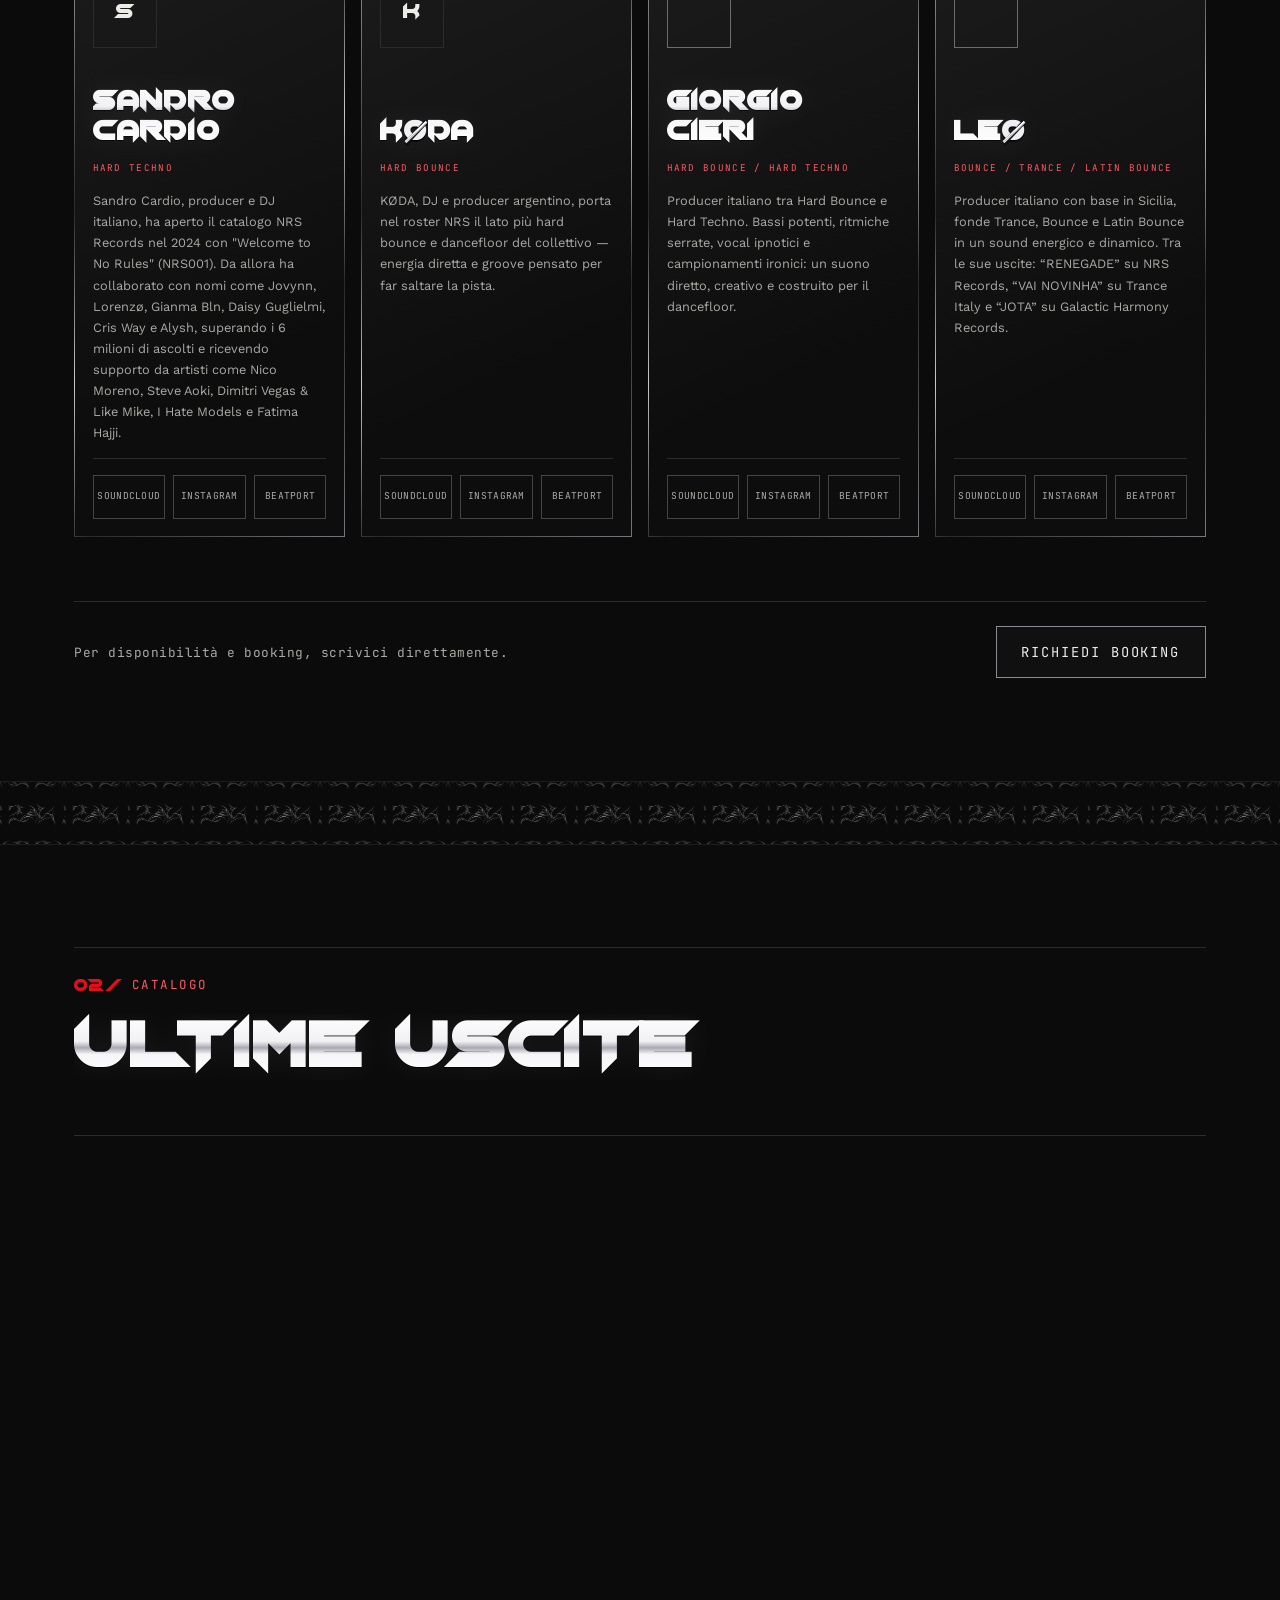
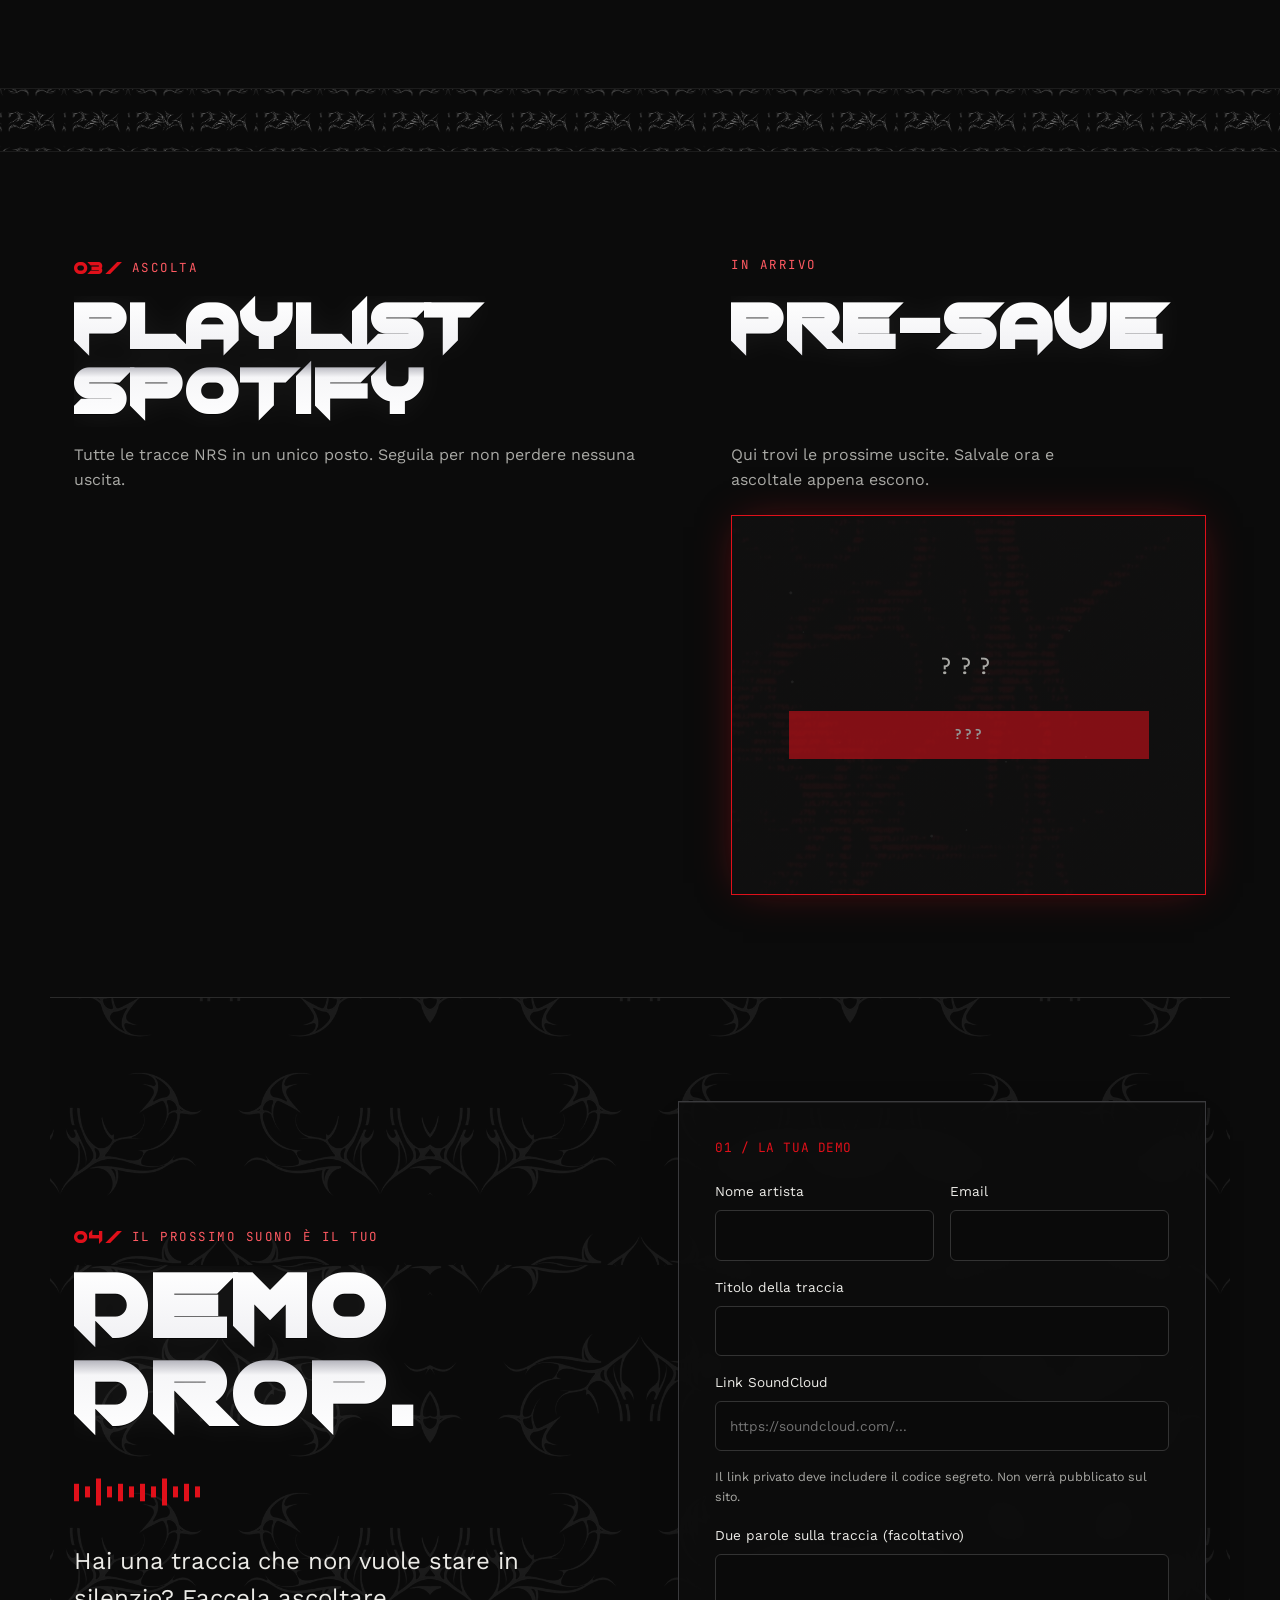
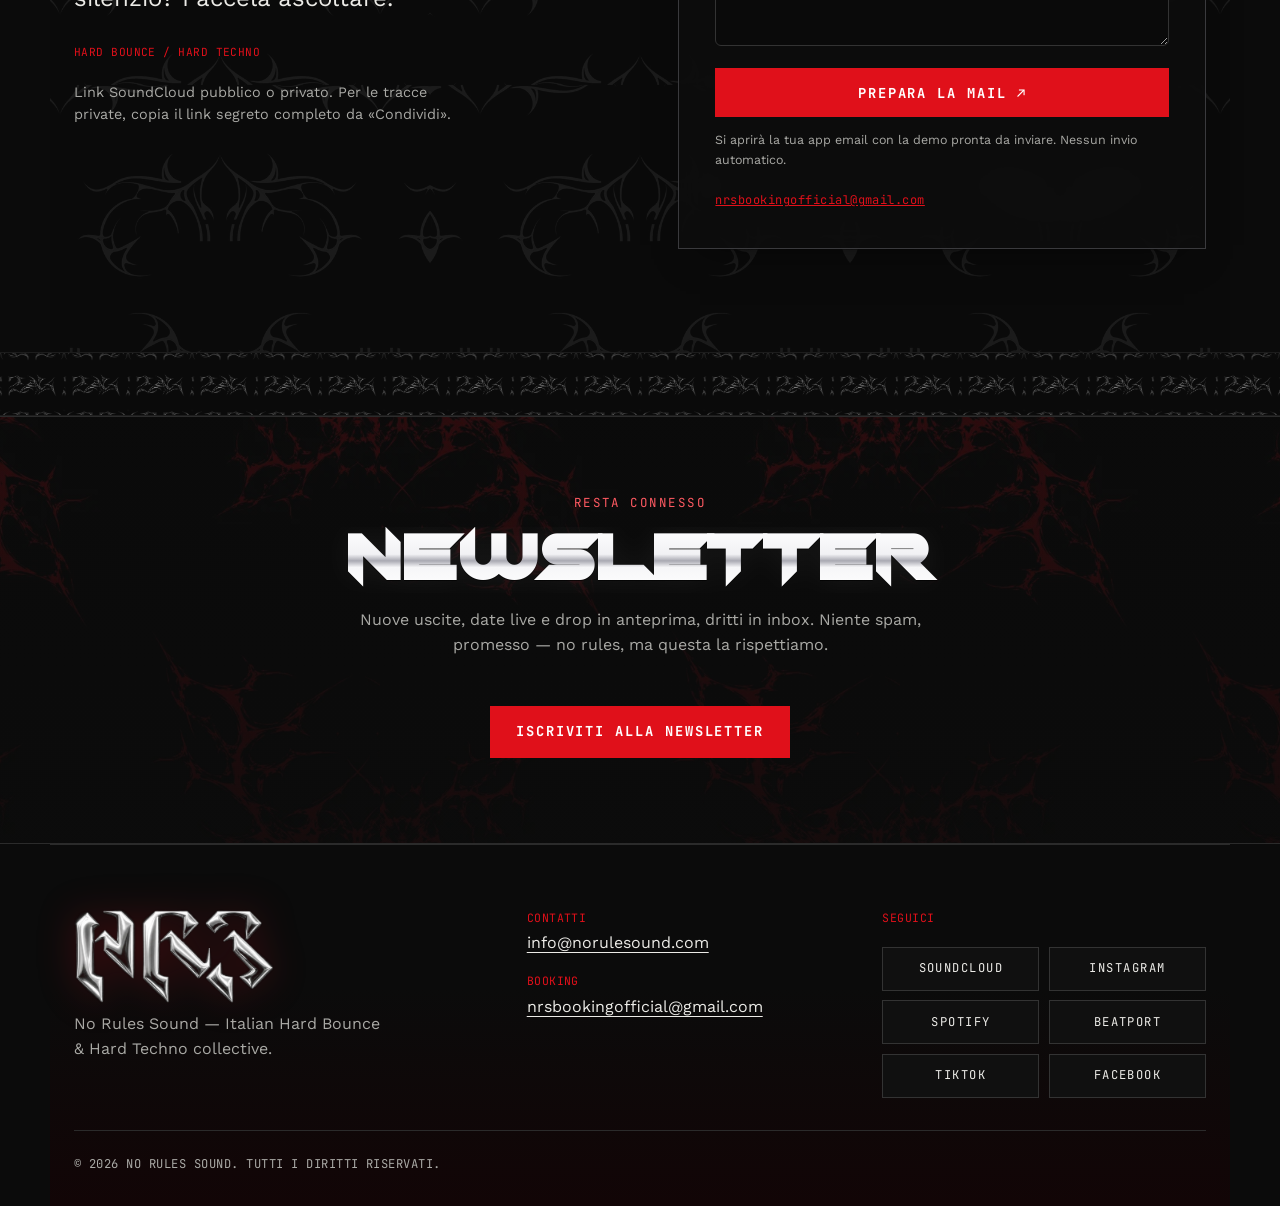
==== commit 88fb4eb6: "feat(site): add Facebook link Co-Authored-By: Claude Sonnet 5.5 <noreply@anthropic.com> Claude-Sessi" ====
--- a/index.html
+++ b/index.html
@@ -20,7 +20,7 @@
 <link rel="canonical" href="https://norulesound.com/">
 <link rel="alternate" type="text/plain" href="/llms.txt" title="No Rules Sound — riassunto per AI">
 <script type="application/ld+json">
-{"@context":"https://schema.org","@type":"Organization","@id":"https://norulesound.com/#organization","name":"No Rules Sound","alternateName":"NRS","url":"https://norulesound.com/","description":"Collettivo musicale ed etichetta Hard Bounce e Hard Techno.","sameAs":["https://soundcloud.com/no-rules-sound-label","https://www.instagram.com/norulesound/","https://open.spotify.com/artist/4ZYpceTd0FQmD7bLuEDhSO","https://www.tiktok.com/@no.rules.sound"]}
+{"@context":"https://schema.org","@type":"Organization","@id":"https://norulesound.com/#organization","name":"No Rules Sound","alternateName":"NRS","url":"https://norulesound.com/","description":"Collettivo musicale ed etichetta Hard Bounce e Hard Techno.","sameAs":["https://soundcloud.com/no-rules-sound-label","https://www.instagram.com/norulesound/","https://open.spotify.com/artist/4ZYpceTd0FQmD7bLuEDhSO","https://www.tiktok.com/@no.rules.sound","https://www.facebook.com/people/NO-RULES-SOUND/61595334601881/"]}
 </script>
 
 <link rel="icon" type="image/png" sizes="32x32" href="/favicon-32.png">
--- a/css/rebrand.css
+++ b/css/rebrand.css
@@ -135,3 +135,119 @@
 .gx--slash::after{content:"";position:absolute;left:-10%;right:-10%;top:46%;height:.17em;background:var(--red);transform:rotate(-38deg);clip-path:polygon(0 30%,100% 0,100% 70%,0 100%)}
 .gx--caron::before{content:"";position:absolute;left:8%;width:84%;top:-.26em;height:.26em;background:var(--red);clip-path:polygon(0 0,28% 0,50% 62%,72% 0,100% 0,56% 100%,44% 100%)}
 .artist-card__name{padding-top:.3em;margin-top:-.3em}
+
+/* ====== MOBILE-FIRST ROSTER (≤700px): schede compatte, bio ripiegabile, tasti grandi ====== */
+.artist-card__top{display:flex;justify-content:space-between;align-items:flex-start}
+.artist-card__more{display:none}
+@media(max-width:700px){
+  .roster-grid,#productionGrid{grid-template-columns:1fr!important;gap:.9rem}
+  .artist-card,.producer-card{display:grid;grid-template-columns:96px minmax(0,1fr);grid-template-areas:"photo name" "photo genre" "bio bio" "more more" "links links" "book book";
+    column-gap:1rem;row-gap:.35rem;padding:1.1rem;min-height:0;align-items:start}
+  .artist-card__top{display:contents}
+  .artist-card__top>.artist-card__photo-frame,.artist-card__top>.artist-card__mono{grid-area:photo;width:96px;height:116px;margin:0}
+  .artist-card__mono{display:flex;align-items:center;justify-content:center;border:1px solid #6d6d72;background:#0b0b0b}
+  .producer-card .artist-card__top>.artist-card__photo-frame,.producer-card .artist-card__top>.artist-card__mono{width:96px;height:116px}
+  .artist-card__id,.artist-card__status{display:none}
+  .artist-card__name,.producer-card .artist-card__name{grid-area:name;align-self:end;margin:0;font-size:clamp(1.5rem,7.4vw,2rem);line-height:1.05}
+  .artist-card__genre,.producer-card .artist-card__genre{grid-area:genre;align-self:start;margin:.15rem 0 0;font-size:.64rem;line-height:1.6}
+  .artist-card__bio,.producer-card .artist-card__bio{grid-area:bio;margin:.6rem 0 0;font-size:.95rem;line-height:1.65;display:-webkit-box;-webkit-box-orient:vertical;-webkit-line-clamp:4;line-clamp:4;overflow:hidden}
+  .artist-card.is-open .artist-card__bio{-webkit-line-clamp:unset;line-clamp:unset;display:block}
+  .artist-card__more{grid-area:more;display:inline-flex;align-items:center;justify-self:start;min-height:44px;padding:0 .2rem;background:none;border:0;color:var(--red);font-size:.72rem;letter-spacing:.16em;text-transform:uppercase;cursor:pointer}
+  .artist-card__more::after{content:"+";margin-left:.5em;font-size:1.1em}
+  .artist-card.is-open .artist-card__more::after{content:"–"}
+  .artist-card__links,.producer-card .artist-card__links{grid-area:links;display:grid;grid-template-columns:repeat(auto-fit,minmax(88px,1fr));gap:.5rem;margin:.2rem 0 0;padding:.8rem 0 0;border-top:1px solid var(--wire)}
+  .artist-card__links a,.producer-card .artist-card__links a{display:flex;align-items:center;justify-content:center;min-height:44px;border:1px solid #444;font-size:.68rem;letter-spacing:.12em;text-transform:uppercase;text-align:center}
+  .artist-card__links a:active{background:var(--red);border-color:var(--red);color:#fff}
+  .artist-card__booking{grid-area:book;min-height:48px;display:flex;align-items:center;justify-content:center;margin-top:.5rem}
+  .artist-card:hover{box-shadow:none}
+}
+@media(max-width:700px){.artist-card.no-more:not(.is-open) .artist-card__more{display:none}}
+@media(max-width:700px){.artist-card__name,.producer-card .artist-card__name{font-size:clamp(1.15rem,5.8vw,1.8rem);overflow-wrap:normal;word-break:normal}}
+@media(max-width:700px){.presave-box{min-height:0!important;padding:1.6rem 1.2rem;gap:1.2rem}.presave-box__cover{max-width:220px}
+  .section{padding-block:3.2rem}.demo-form{padding:1.3rem 1.1rem}.demo-form .btn{min-height:52px;width:100%}
+  .demo-form input,.demo-form textarea{min-height:48px}.footer__contacts a{display:inline-block;padding:.35rem 0}
+  .newsletter{padding-block:3.5rem}}
+
+/* ====== LEGGIBILITÀ: cromo verticale ad alto contrasto, spaziatura e minimi di corpo ====== */
+:root{--chrome:linear-gradient(180deg,#ffffff 0%,#f1f1f4 42%,#a9a9b2 52%,#f6f6f8 62%,#ffffff 100%)}
+.section__title,.artist-card__name{background:var(--chrome);background-size:100% 100%;-webkit-background-clip:text;background-clip:text;-webkit-text-fill-color:transparent;color:transparent;
+  letter-spacing:.05em;word-spacing:.22em;animation:none!important;filter:drop-shadow(0 1px 0 rgba(0,0,0,.65)) drop-shadow(0 0 14px rgba(255,255,255,.06))}
+.section__title{line-height:1.02}
+.gx{-webkit-text-fill-color:transparent}
+.hero__sub{font-size:clamp(1.05rem,2vw,1.4rem);letter-spacing:.12em;word-spacing:.15em;line-height:1.55}
+.hero__sub::first-line{color:#ff2b35;text-shadow:0 0 18px rgba(224,16,26,.55)}
+.ticker span{letter-spacing:.14em;word-spacing:.2em}
+.eyebrow{font-size:.78rem;letter-spacing:.2em}
+.roster-group__title{font-size:.86rem;letter-spacing:.2em}
+.artist-card__genre{font-size:.76rem;letter-spacing:.14em}
+.artist-card__links a{font-size:.74rem}
+.btn{font-size:.86rem;letter-spacing:.14em}
+
+/* progress bar scroll (valore impostato da main.js) */
+.nav::after{content:"";position:absolute;left:0;bottom:-1px;height:2px;width:calc(var(--p,0)*100%);background:linear-gradient(90deg,var(--red),#ff6a70);box-shadow:0 0 10px rgba(224,16,26,.8);transition:width .1s linear}
+
+@media(max-width:700px){
+  .section__title{font-size:clamp(2.3rem,12.5vw,3.4rem);line-height:1.05;letter-spacing:.04em}
+  .section__title--sm{font-size:clamp(1.9rem,9.6vw,2.6rem)}
+  .eyebrow{font-size:.78rem;letter-spacing:.16em;line-height:1.6}
+  .section .eyebrow:first-of-type::before{font-size:1.5em}
+  .hero .eyebrow{font-size:.72rem;max-width:34ch}
+  .hero__sub{font-size:1.12rem;letter-spacing:.1em}
+  .hero__tag{font-size:.62rem}
+  .roster-group__title{font-size:.9rem}
+  .artist-card__name,.producer-card .artist-card__name{font-size:clamp(1.3rem,6.6vw,1.9rem);letter-spacing:.04em;word-spacing:.18em;line-height:1.1}
+  .artist-card__genre,.producer-card .artist-card__genre{font-size:.74rem;line-height:1.55}
+  .artist-card__more{font-size:.8rem}
+  .artist-card__links a,.producer-card .artist-card__links a{font-size:.74rem;letter-spacing:.1em}
+  .btn{font-size:.9rem}
+  .footer__label{font-size:.78rem}
+  .demo-form label span,.demo-form__heading{font-size:.82rem}
+  .demo-drop .section__title{font-size:clamp(3rem,17vw,4.2rem)}
+  .about__text{font-size:1.05rem;line-height:1.75}
+}
+@media(prefers-reduced-motion:reduce){.nav::after{transition:none}}
+
+/* ====== Nomi con Ø / Č: segni bianchi con contorno scuro, lettere più spaziate e più grandi ====== */
+.artist-card__name.is-special{letter-spacing:.11em}
+.gx--slash::after{background:linear-gradient(180deg,#fff,#c9c9d0);left:-14%;right:-14%;top:44%;height:.115em;transform:rotate(-40deg);clip-path:none;box-shadow:0 0 0 .07em #121212,0 0 .35em rgba(0,0,0,.6);border-radius:.04em}
+.gx--caron::before{background:linear-gradient(180deg,#fff,#d8d8de);top:-.3em;filter:drop-shadow(0 0 .06em #121212)}
+.gx{-webkit-text-fill-color:transparent}
+@media(max-width:700px){
+  .artist-card__name.is-short,.producer-card .artist-card__name.is-short{font-size:clamp(2rem,10.5vw,2.8rem);letter-spacing:.08em}
+  .artist-card__name.is-special:not(.is-short),.producer-card .artist-card__name.is-special:not(.is-short){font-size:clamp(1.35rem,6.4vw,1.8rem);letter-spacing:.09em}
+  .artist-card__name{padding-top:.4em;margin-top:-.4em}
+}
+@media(min-width:701px){.artist-card__name.is-short{font-size:clamp(2.1rem,2.6vw,2.7rem)}}
+.artist-card__name{min-width:0;overflow-wrap:normal;word-break:normal}
+@media(max-width:700px){.artist-card__name,.producer-card .artist-card__name{white-space:normal}}
+
+/* Safari: il testo trasparente di un figlio inline-block non riceve il background-clip del genitore → ridichiaro il cromo sul figlio */
+.gx{background:var(--chrome);-webkit-background-clip:text;background-clip:text;-webkit-text-fill-color:transparent;color:transparent}
+.artist-card__name .ar{font-family:'Noto Naskh Arabic','Geeza Pro','Segoe UI',system-ui,sans-serif;font-size:.78em;letter-spacing:0;word-spacing:0;vertical-align:-.04em;background:var(--chrome);-webkit-background-clip:text;background-clip:text;-webkit-text-fill-color:transparent}
+.artist-card__name.is-oneline{white-space:nowrap!important}
+/* massima compatibilità Safari: lettera base della Ø/Č in tinta unita chiara (nessuna dipendenza da background-clip su inline-block) */
+.gx{background:none;-webkit-background-clip:border-box;background-clip:border-box;color:#f0f0f3;-webkit-text-fill-color:#f0f0f3;text-shadow:0 1px 0 rgba(0,0,0,.7)}
+.artist-card__name.is-special,.artist-card__name.is-oneline{white-space:nowrap!important}
+.artist-card__name .ar{margin-left:.1em}
+
+/* Barra della Ø: taglio netto stile Chopsic (estremità angolari, doppio strato: gap scuro + lama chiara) */
+.gx--slash::before,.gx--slash::after{content:"";position:absolute;left:-12%;right:-12%;transform:rotate(-42deg);transform-origin:50% 50%;box-shadow:none;border-radius:0}
+.gx--slash::before{top:41%;height:.26em;background:#141414;clip-path:polygon(0 38%,100% 0,100% 62%,0 100%)}
+.gx--slash::after{top:45.5%;height:.15em;background:linear-gradient(180deg,#fff 0%,#fff 45%,#b8b8c0 55%,#f2f2f5 100%);clip-path:polygon(0 30%,100% 0,100% 70%,0 100%);box-shadow:none}
+
+/* ====== Uniformità: nomi stessa dimensione, piattaforme tutte uguali ====== */
+.artist-card__name.is-short,.producer-card .artist-card__name.is-short{letter-spacing:.08em}
+.artist-card__links,.producer-card .artist-card__links{display:grid;grid-template-columns:repeat(3,minmax(0,1fr));gap:.5rem}
+.artist-card__links a,.producer-card .artist-card__links a{display:flex;align-items:center;justify-content:center;min-height:44px;padding:0 .4rem;border:1px solid #444;font-size:.72rem;letter-spacing:.1em;text-transform:uppercase;text-align:center;transition:border-color .2s,background .2s,color .2s}
+.artist-card__links a:hover{border-color:var(--red);background:rgba(224,16,26,.12);color:#fff}
+.about__socials,#footerSocialRow{display:grid;grid-template-columns:repeat(auto-fill,minmax(132px,1fr));gap:.6rem;max-width:760px}
+.newsletter .about__socials{margin-inline:auto}
+.social-pill{display:flex;align-items:center;justify-content:center;min-height:44px;width:100%;font-size:.76rem;letter-spacing:.12em;text-transform:uppercase}
+@media(max-width:700px){.about__socials,#footerSocialRow{grid-template-columns:repeat(2,minmax(0,1fr))}
+  .artist-card__links,.producer-card .artist-card__links{grid-template-columns:repeat(3,minmax(0,1fr))}}
+@media(min-width:701px){.artist-card__name,.artist-card__name.is-short{font-size:2.3rem;letter-spacing:.07em}.producer-card .artist-card__name,.producer-card .artist-card__name.is-short{font-size:1.7rem}}
+.producer-card .artist-card__links a{font-size:.6rem;letter-spacing:.03em;padding:0 .2rem}
+@media(min-width:701px){.producer-card .artist-card__name{min-height:2.3em;display:flex;align-items:flex-end;flex-wrap:wrap}}
+@media(min-width:701px) and (max-width:1000px){.producer-card .artist-card__links a{font-size:.62rem}}
+@media(min-width:701px){.producer-card .artist-card__name{height:2.5em;min-height:0;line-height:1.1;margin-top:1rem;align-content:flex-end}}
+@media(min-width:701px){.producer-card .artist-card__mono,.producer-card .artist-card__photo-frame{width:64px;height:72px;flex-shrink:0}.producer-card .artist-card__mono{display:flex;align-items:center;justify-content:center}}
